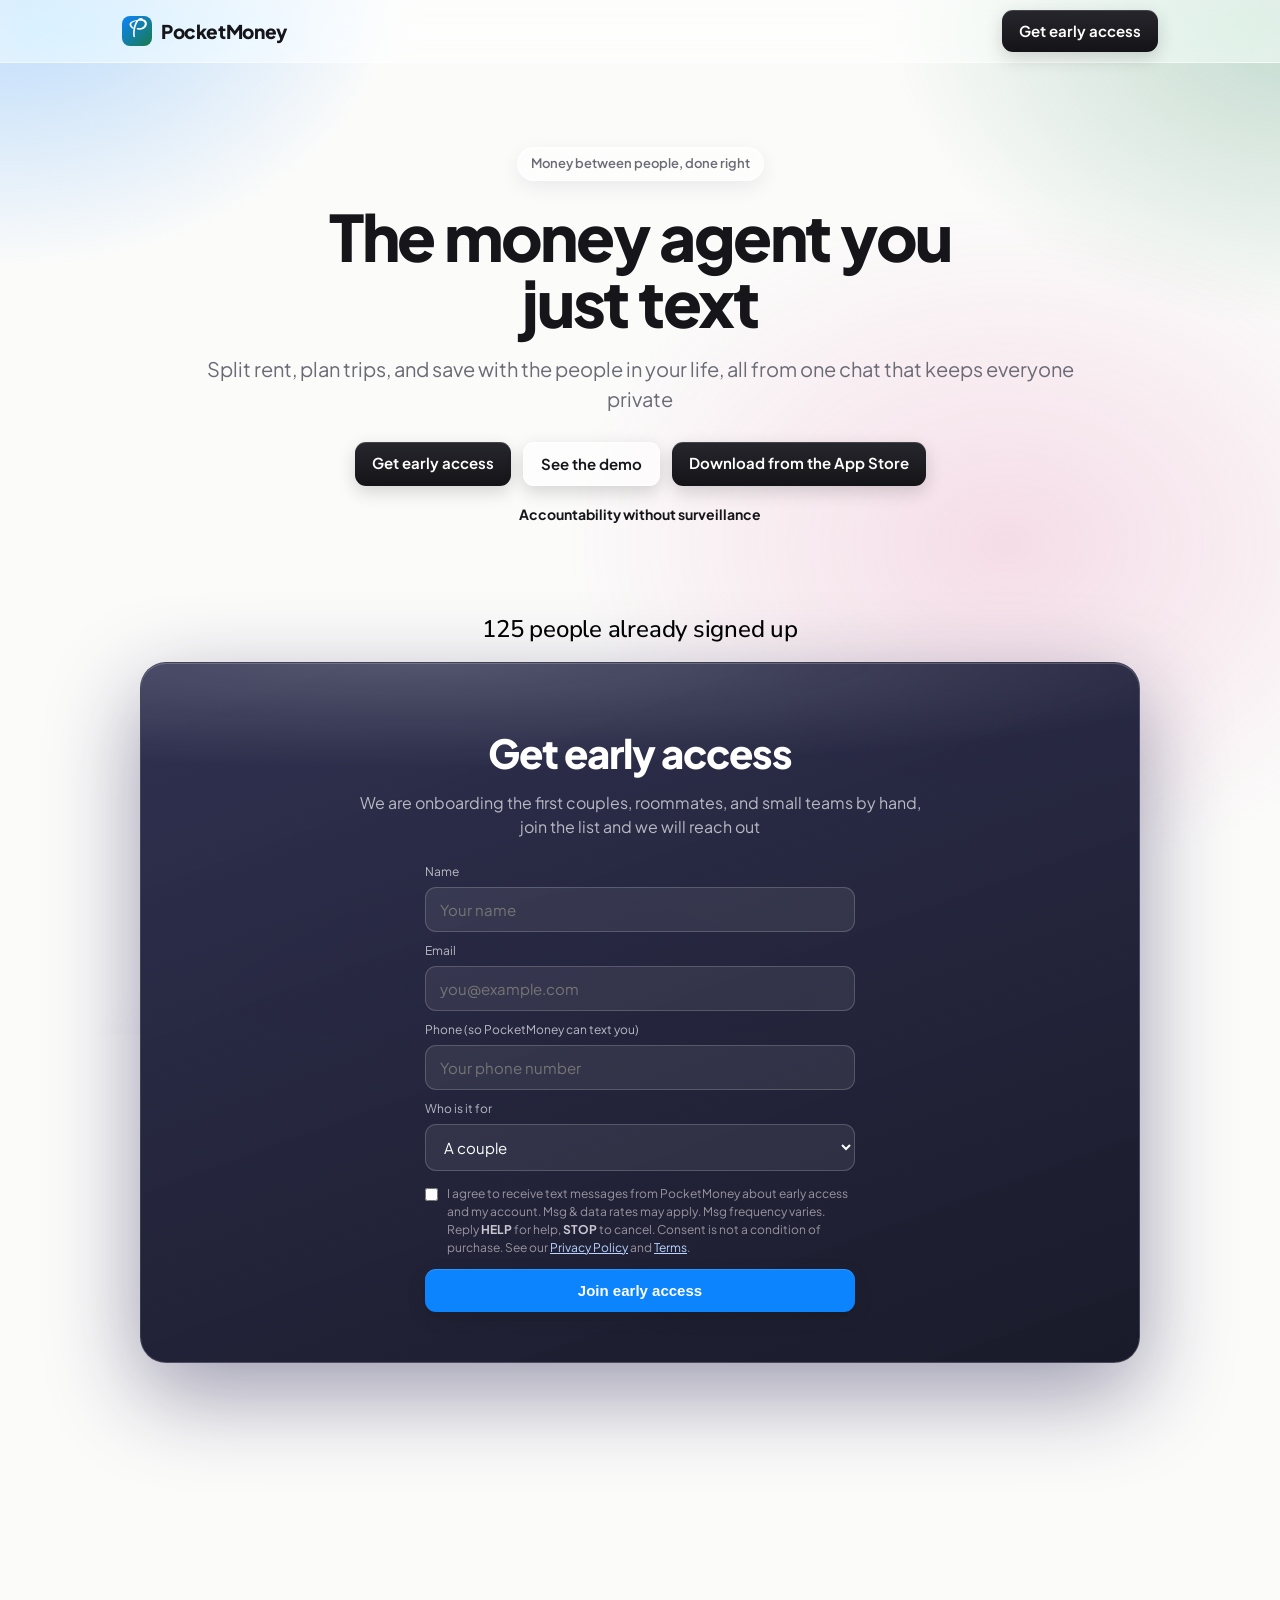
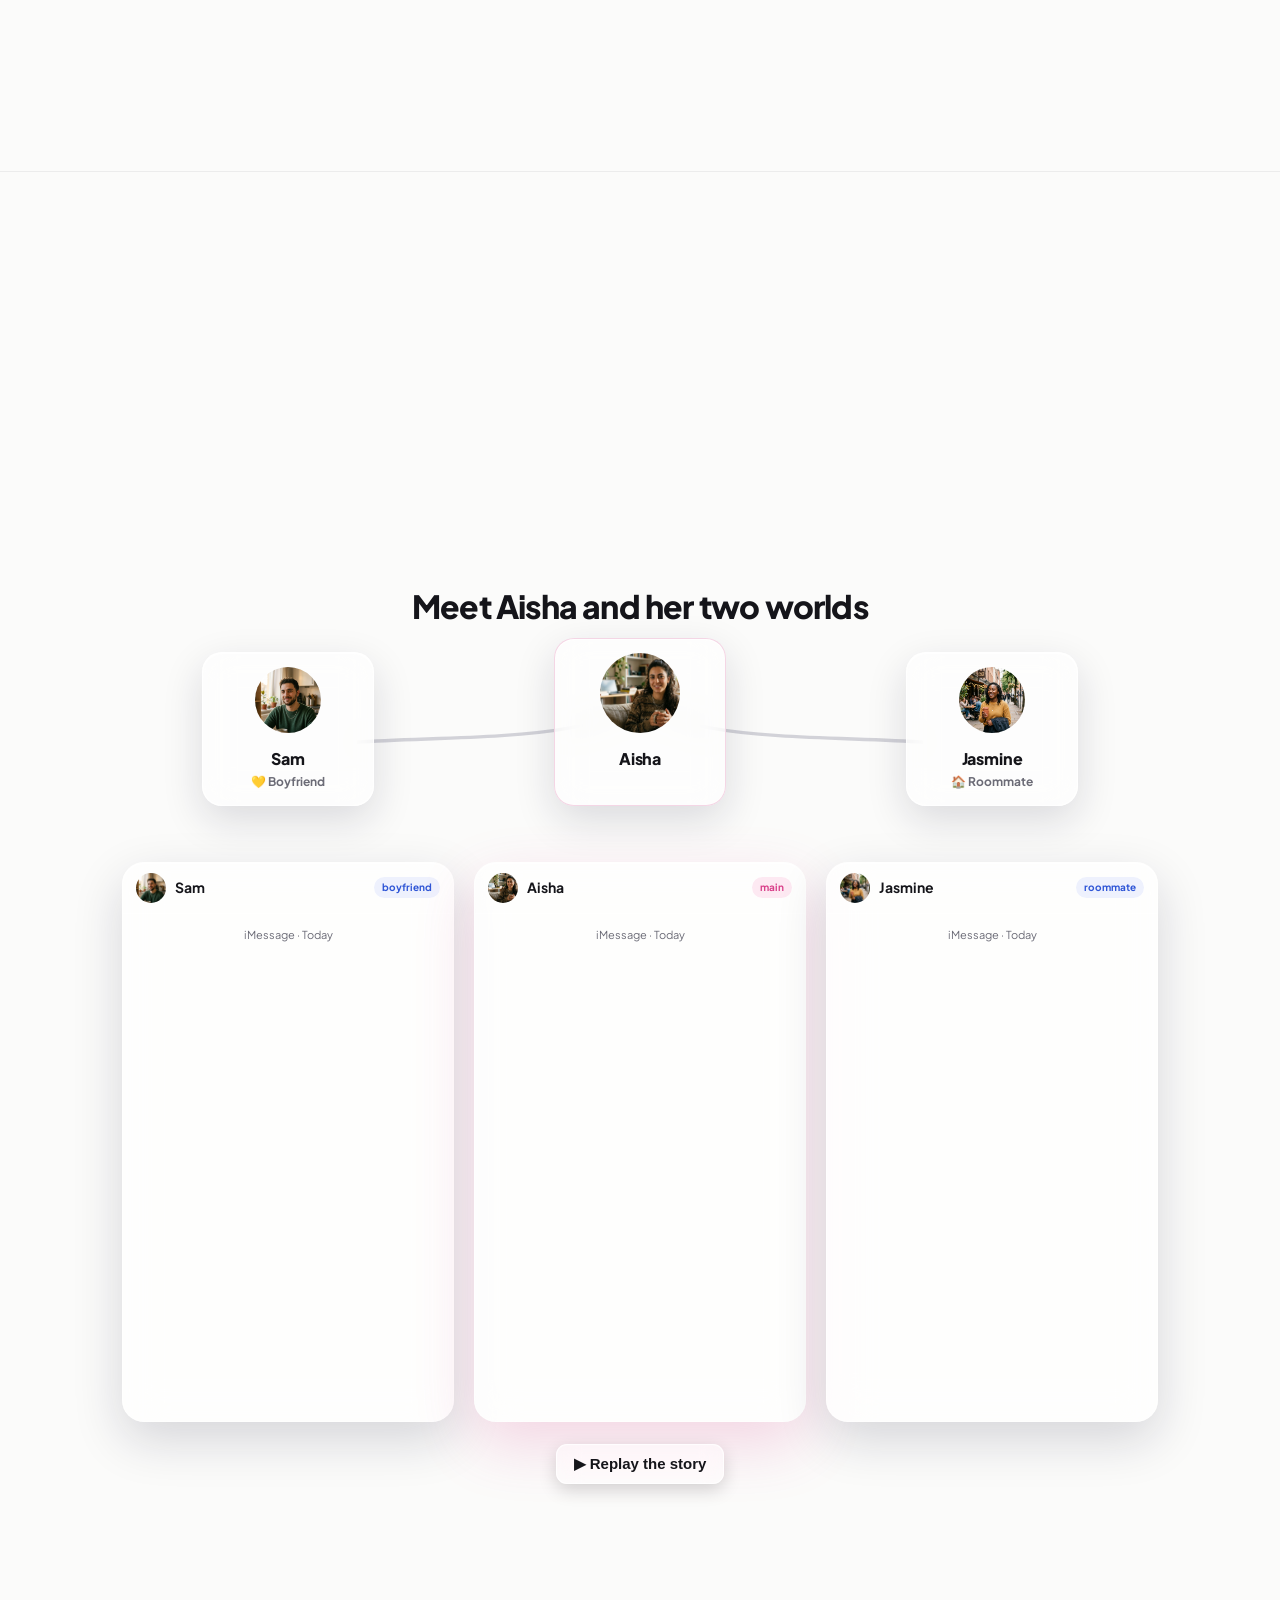
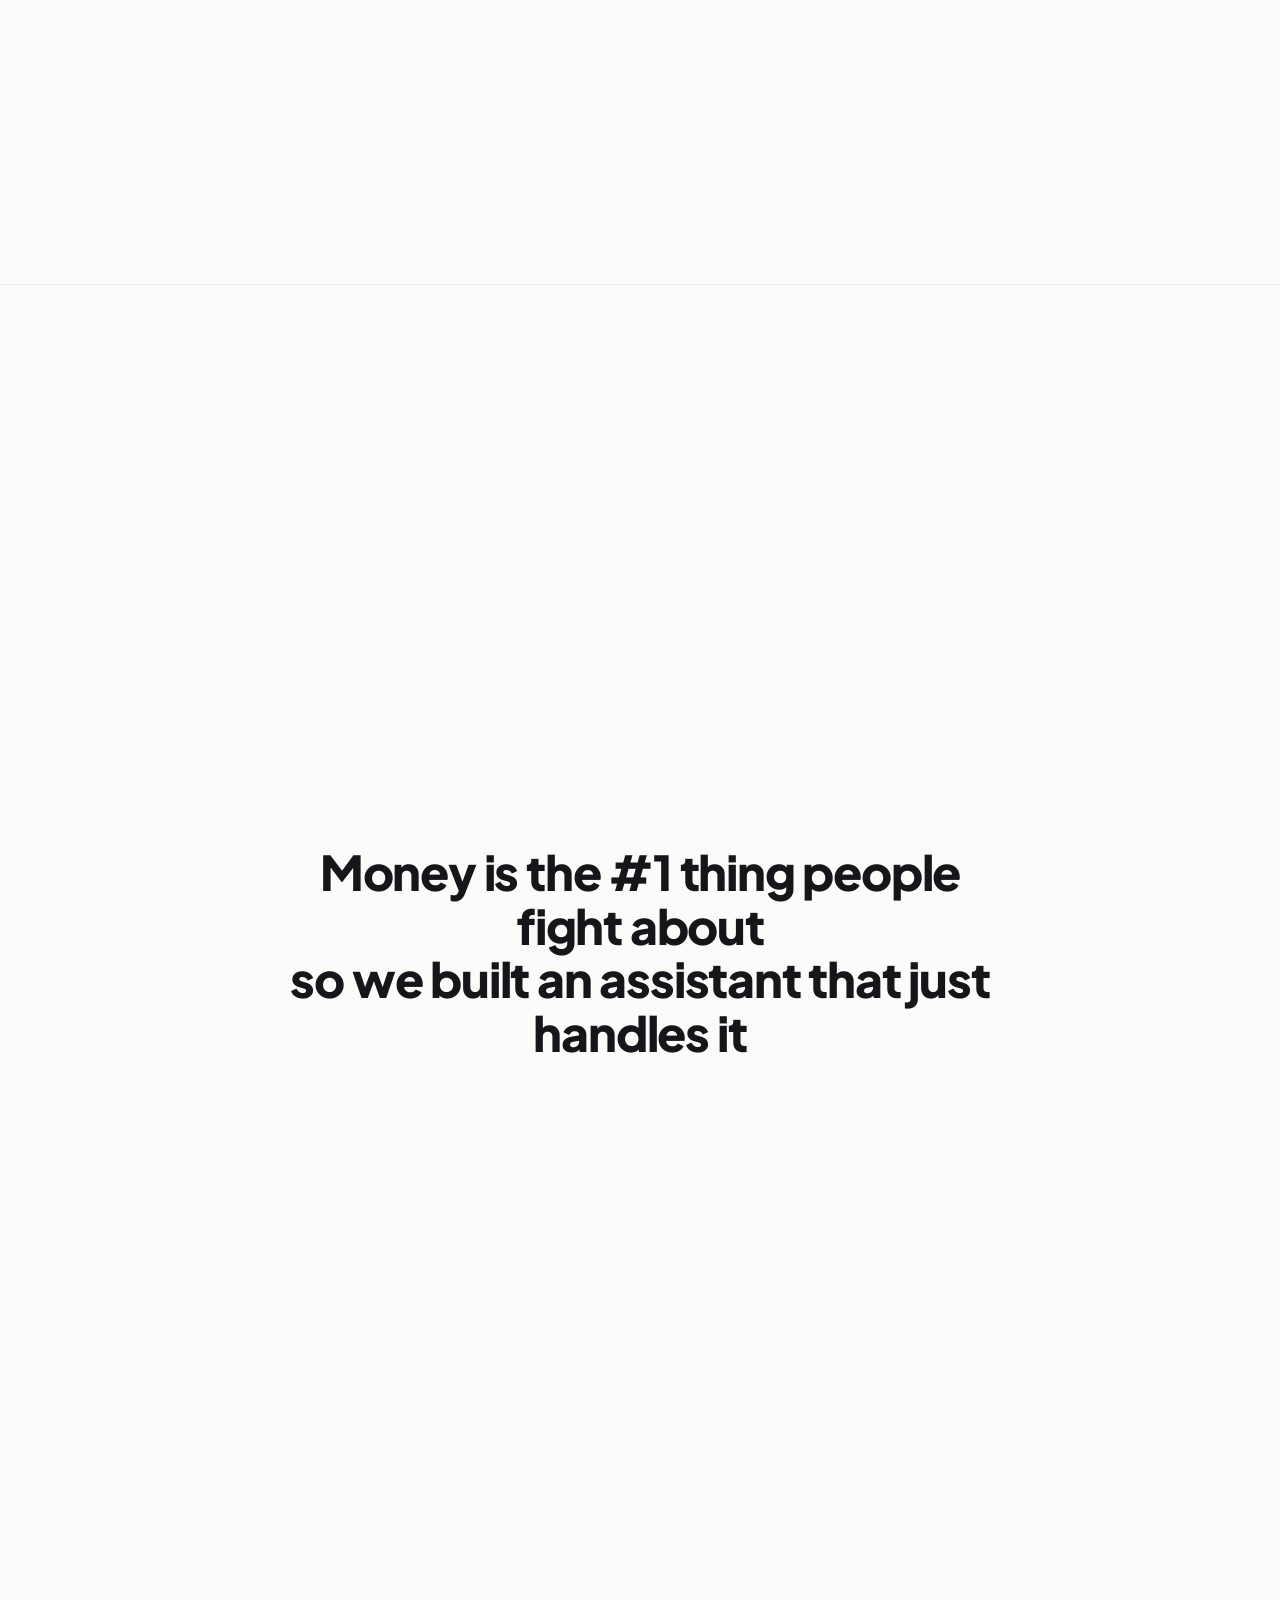
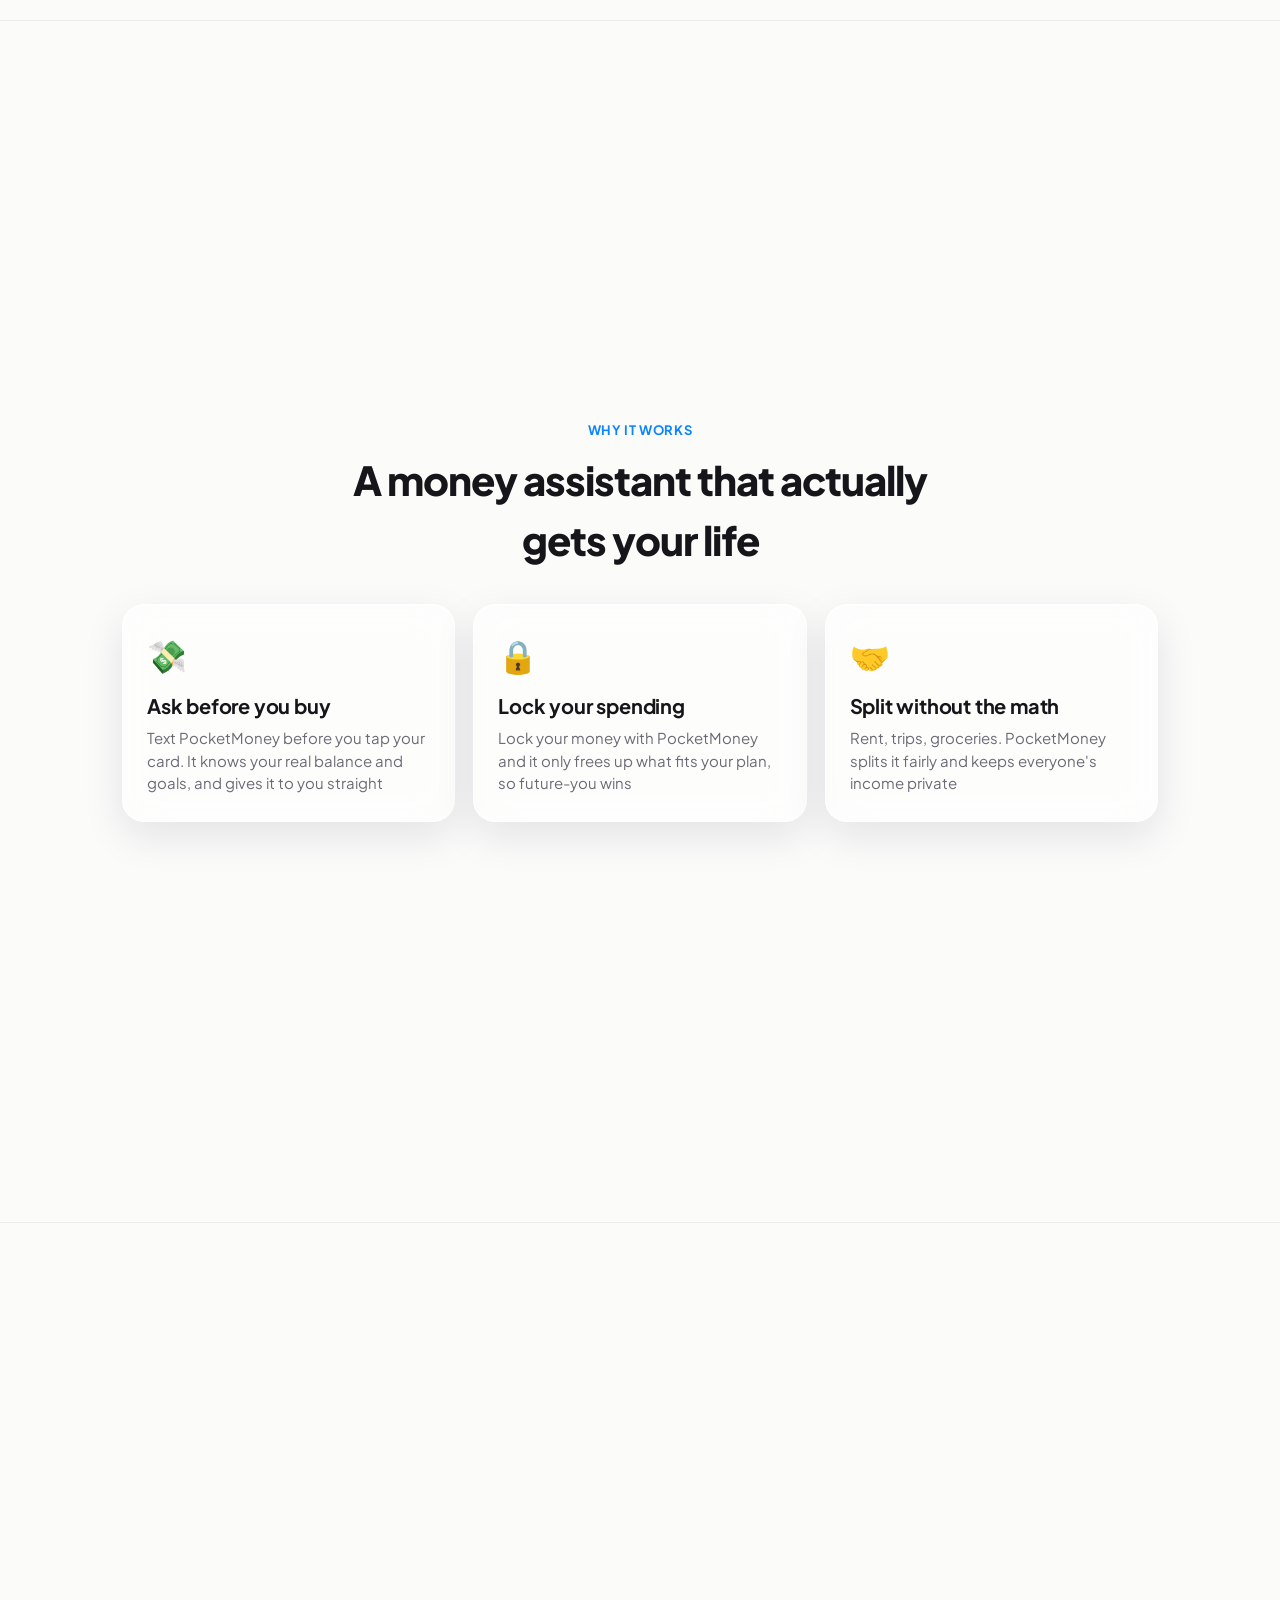
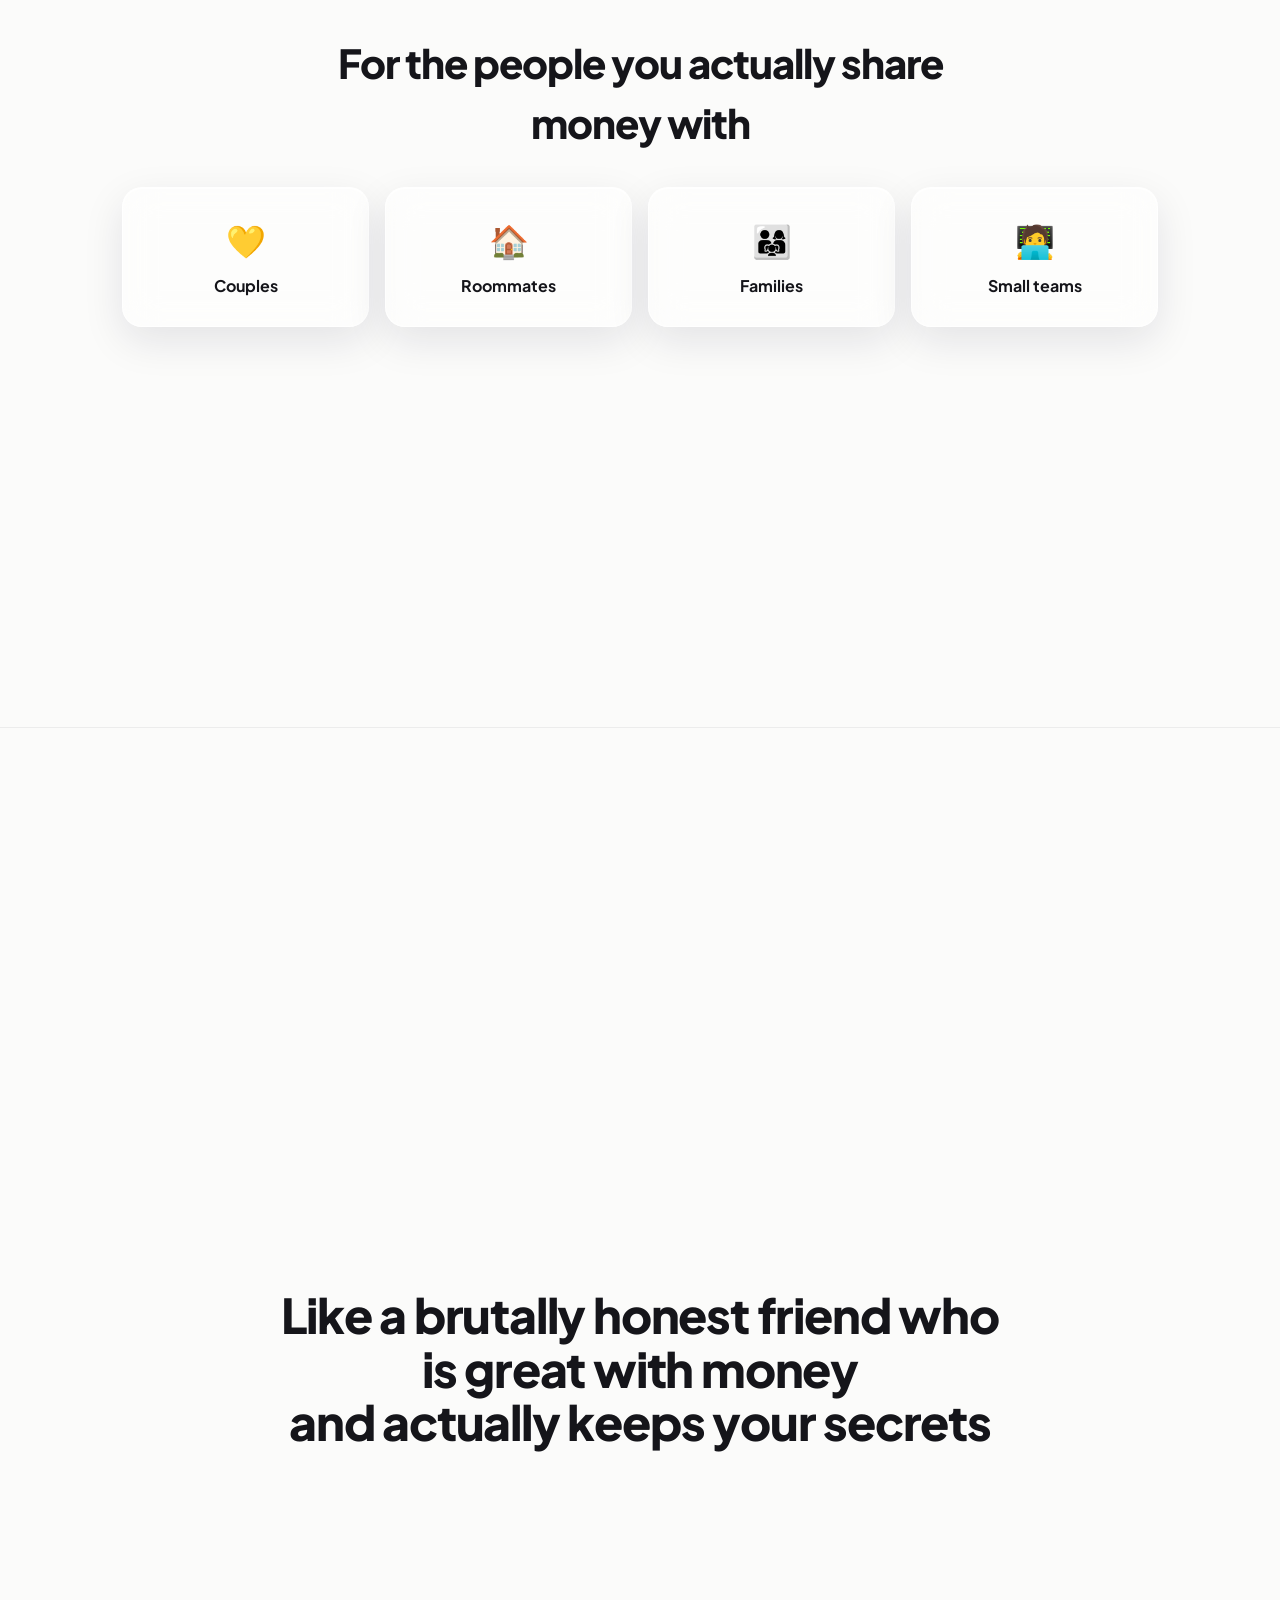
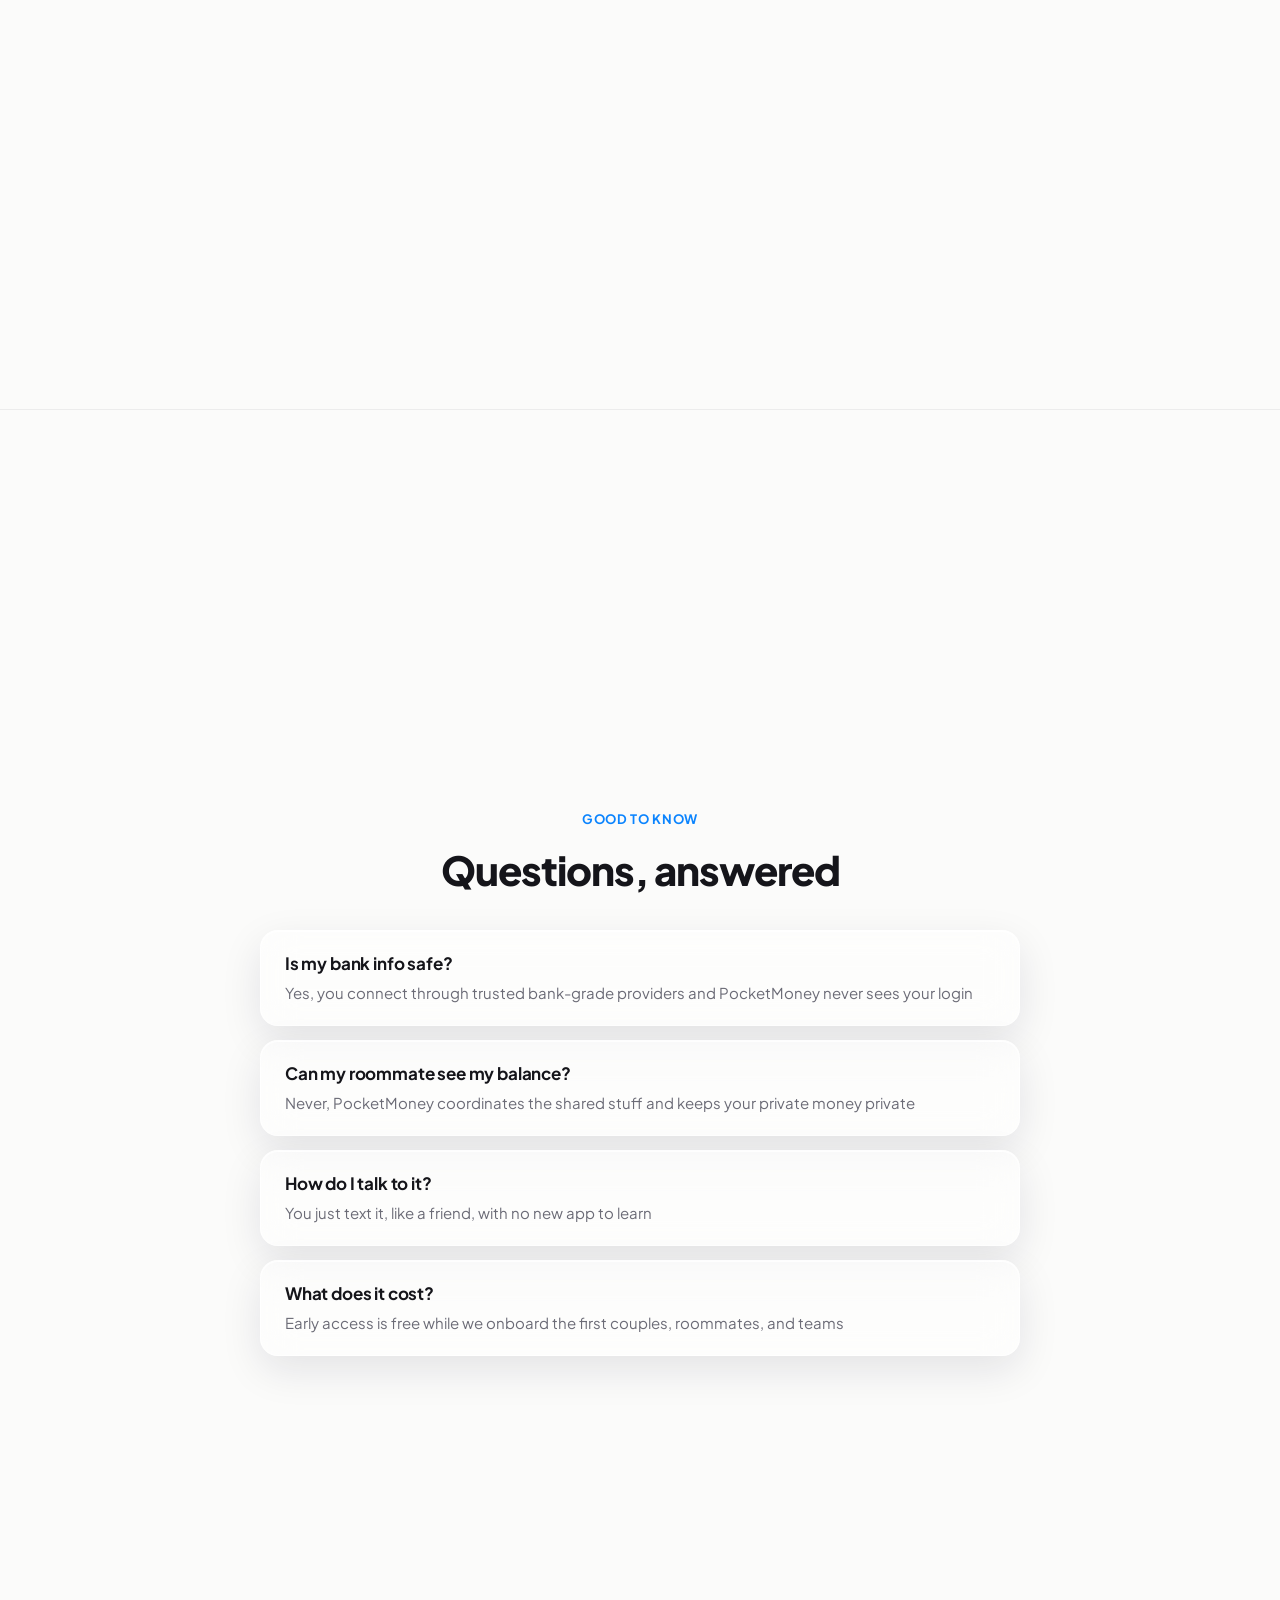
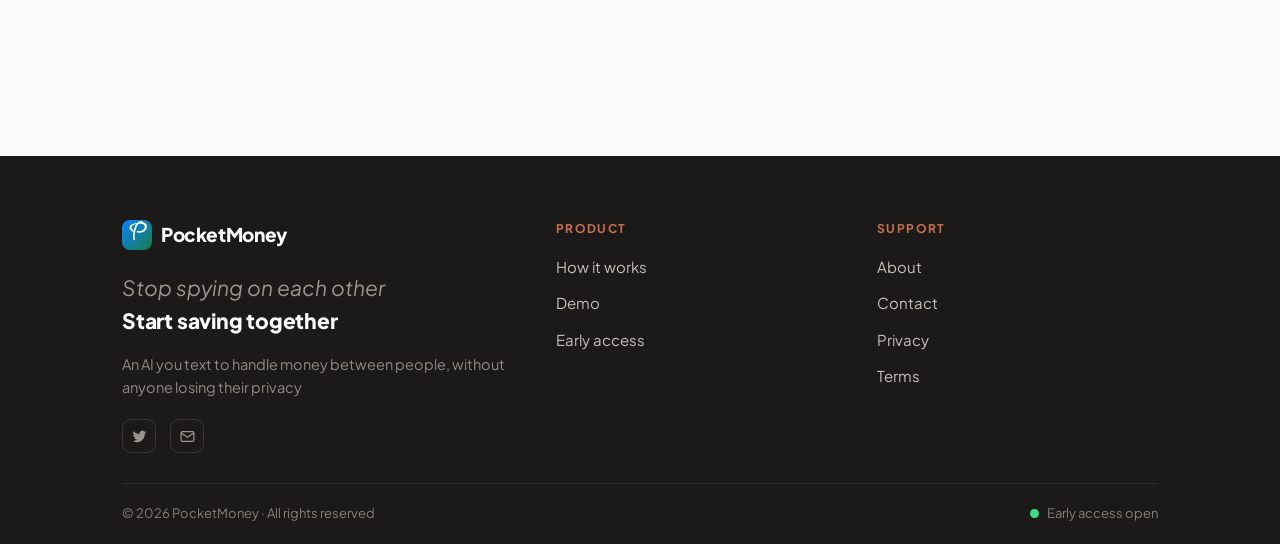
==== index.html @ 1a2847b5 "Add animated signup counter above the form (#6) * Tighten the gap between hero and signup section  T" ====
<!DOCTYPE html>
<html lang="en">
<head>
<meta charset="UTF-8" />
<meta name="viewport" content="width=device-width, initial-scale=1" />
<title>PocketMoney — the money agent you text</title>
  <link rel="icon" href="favicon.ico" sizes="any">
  <link rel="icon" type="image/png" href="favicon-32.png" sizes="32x32">
  <link rel="apple-touch-icon" href="apple-touch-icon.png">
<meta name="description" content="An AI you text to handle money between people. Split rent, check before you buy, save together, without anyone losing their privacy." />
<meta property="og:title" content="PocketMoney — the money agent you text" />
<meta property="og:description" content="Accountability without surveillance. The AI that handles money between people." />
<link rel="preconnect" href="https://fonts.googleapis.com">
<link rel="preconnect" href="https://fonts.gstatic.com" crossorigin>
<link href="https://fonts.googleapis.com/css2?family=Nunito+Sans:wght@400;500;600&family=Plus+Jakarta+Sans:wght@400;500;600;700;800&display=swap" rel="stylesheet">
<style>
  @font-face{font-family:'Fuggles';src:url(fonts/fuggles.woff2) format('woff2');font-weight:400;font-display:swap}

  :root{ --ink:#15151a; --muted:#6b6b76; --line:#ececec; --blue:#0b84fe; --green:#1a7a4a; --bg:#fbfbfa; --font:'Plus Jakarta Sans',-apple-system,BlinkMacSystemFont,"Segoe UI",Helvetica,Arial,sans-serif; }
  *{box-sizing:border-box;margin:0;padding:0}
  html{scroll-behavior:smooth}
  body{font-family:var(--font);background:var(--bg);color:var(--ink);-webkit-font-smoothing:antialiased;line-height:1.5}
  .wrap{max-width:1080px;margin:0 auto;padding:0 22px}
  a{color:inherit;text-decoration:none}
  /* wallet logo */
  .logo{width:30px;height:30px;border-radius:8px;background:linear-gradient(135deg,#0b84fe,#1a7a4a);display:inline-flex;align-items:center;justify-content:center;color:#fff;font-family:'Fuggles',cursive;font-size:26px;line-height:1;padding-bottom:3px}
  .logo svg{width:18px;height:18px}
  /* nav */
  nav{position:sticky;top:0;z-index:40;background:rgba(251,251,250,.8);backdrop-filter:saturate(160%) blur(10px);border-bottom:1px solid var(--line)}
  nav .row{display:flex;align-items:center;justify-content:space-between;height:62px}
  .brand{display:flex;align-items:center;gap:9px;font-weight:800;font-size:19px;letter-spacing:-.02em}
  .btn{display:inline-block;background:var(--ink);color:#fff;font-weight:650;font-size:15px;padding:10px 17px;border-radius:11px;border:none;cursor:pointer;transition:transform .25s cubic-bezier(.2,.8,.2,1),opacity .25s ease,box-shadow .25s ease}
  .btn:hover{opacity:.94;transform:translateY(-1px);box-shadow:0 6px 18px rgba(0,0,0,.12)}
  .btn:active{transform:translateY(0)}
  .btn.line{background:#fff;color:var(--ink);border:1px solid var(--line)}
  /* signup social-proof counter */
  .signup-count{text-align:center;color:#000;font-family:'Nunito Sans',var(--font);font-weight:500;font-size:24px;line-height:1.2;margin:0 0 18px;letter-spacing:-.01em}
  .signup-count span{font-variant-numeric:tabular-nums}
  /* scroll reveal */
  .reveal{opacity:0;transform:translateY(42px);transition:opacity 5.4s cubic-bezier(.16,1,.3,1),transform 5.4s cubic-bezier(.16,1,.3,1)}
  .reveal.in{opacity:1;transform:none}
  /* gentle stagger within grouped reveals */
  .feat-grid .feat:nth-child(2),.who-grid .who:nth-child(2),.faq .qa:nth-child(2){transition-delay:.5s}
  .feat-grid .feat:nth-child(3),.who-grid .who:nth-child(3),.faq .qa:nth-child(3){transition-delay:1s}
  .who-grid .who:nth-child(4),.faq .qa:nth-child(4){transition-delay:1.5s}
  .rise{animation:rise 4s cubic-bezier(.16,1,.3,1) both}
  @keyframes rise{from{opacity:0;transform:translateY(32px)}to{opacity:1;transform:none}}
  @media (prefers-reduced-motion: reduce){.reveal{transition:none;opacity:1;transform:none}.rise{animation:none}}
  /* hero */
  .hero{text-align:center;padding:84px 0 30px}
  .pill{display:inline-block;font-size:13px;font-weight:600;color:var(--muted);border:1px solid var(--line);background:#fff;padding:6px 13px;border-radius:999px;margin-bottom:22px}
  h1{font-size:clamp(36px,6.4vw,64px);line-height:1.04;letter-spacing:-.035em;font-weight:820;max-width:15ch;margin:0 auto 18px}
  .sub{font-size:clamp(17px,2.3vw,20px);color:var(--muted);max-width:58ch;margin:0 auto 28px}
  .cta{display:flex;gap:12px;justify-content:center;flex-wrap:wrap}
  .tagline{margin-top:18px;font-size:14px;color:var(--muted)}
  .tagline b{color:var(--ink)}
  /* section */
  section{padding:400px 0;border-top:1px solid var(--line)}
  .statement{padding:560px 0}
  @media(max-width:820px){
    .cast{display:none !important}       /* avatars already head each chat in the pane headers */
    section{padding:150px 0}
    .statement{padding:210px 0}
    /* swipeable chats on phones, Aisha shows first */
    .stage{display:flex !important;max-width:100% !important;overflow-x:auto;scroll-snap-type:x mandatory;gap:14px;padding:4px 6px 12px;-webkit-overflow-scrolling:touch}
    .stage::-webkit-scrollbar{display:none}
    .phone{flex:0 0 80%;scroll-snap-align:start;height:540px}
    .phone.mid{order:-1}                  /* Aisha first */
  }
  .eyebrow{font-size:13px;font-weight:700;color:var(--blue);letter-spacing:.05em;text-transform:uppercase;text-align:center}
  h2{font-size:clamp(26px,4vw,40px);letter-spacing:-.025em;margin:10px auto 8px;max-width:22ch;text-align:center;font-weight:800}
  .lead{color:var(--muted);font-size:17px;max-width:56ch;margin:0 auto;text-align:center}
  /* hub */
  .hub{position:relative;width:560px;max-width:96vw;height:392px;margin:34px auto 6px}
  .demo-title{font-size:clamp(24px,3.4vw,32px);font-weight:800;letter-spacing:-.025em;text-align:center;margin-bottom:2px}
  .cast{display:grid;grid-template-columns:repeat(3,1fr);gap:20px;max-width:1200px;margin:14px auto -2px;position:relative;padding-top:8px}
  @media(max-width:820px){.cast{grid-template-columns:1fr;max-width:440px;gap:10px;padding-top:0}}
  .castlines{position:absolute;inset:0;width:100%;height:100%;overflow:visible;pointer-events:none}
  .castlines path{fill:none;stroke:#d2d2d8;stroke-width:2.5;stroke-dasharray:340;stroke-dashoffset:340;transition:stroke-dashoffset 1.2s ease}
  .cast.draw .castlines path{stroke-dashoffset:0}
  @media(max-width:820px){.castlines{display:none}}
  .cnode{justify-self:center;background:#fff;border:1px solid var(--line);border-radius:20px;padding:14px 18px;text-align:center;width:172px;box-shadow:0 10px 30px rgba(20,20,40,.07);opacity:0;transform:translateY(16px) scale(.96);transition:all .8s cubic-bezier(.2,.8,.2,1)}
  .cnode.in{opacity:1;transform:none}
  .cnode.mid{margin-top:-14px;border-color:#f3cfe1}
  .cnode img{width:66px;height:66px;border-radius:50%;object-fit:cover;margin-bottom:8px}
  .cnode.mid img{width:80px;height:80px}
  .cnode .nm{font-weight:800;font-size:16px;letter-spacing:-.01em}
  .cnode .r{font-size:12px;color:var(--muted);font-weight:700;margin-top:2px}
  .democap{text-align:center;min-height:34px;margin:10px 0 14px}
  .democap span{display:inline-block;background:var(--ink);color:#fff;font-size:14px;font-weight:600;padding:8px 17px;border-radius:999px;opacity:0;transition:opacity .4s ease}
  .hub svg.lk{position:absolute;inset:0;width:100%;height:100%;overflow:visible}
  .hub svg.lk path{fill:none;stroke:#d7d7da;stroke-width:2.5;stroke-dasharray:360;stroke-dashoffset:360;transition:stroke-dashoffset 1.4s ease}
  .hub.draw svg.lk path{stroke-dashoffset:0}
  .hub .node{position:absolute;background:#fff;border:1px solid var(--line);border-radius:18px;padding:14px;width:138px;text-align:center;box-shadow:0 10px 30px rgba(0,0,0,.06);opacity:0;transform:translateY(16px) scale(.96);transition:all .8s cubic-bezier(.2,.8,.2,1)}
  .hub .node.in{opacity:1;transform:none}
  .hub .node img{width:64px;height:64px;border-radius:50%;object-fit:cover;margin-bottom:7px}
  .hub .node .nm{font-weight:800;font-size:15px}
  .hub .node.center{left:calc(50% - 76px);top:0;width:152px}
  .hub .node.center img{width:78px;height:78px}
  .hub .node.s{left:6px;top:200px}
  .hub .node.j{right:6px;top:200px}
  .hub .big{position:absolute;top:356px;width:150px;text-align:center;font-size:22px;font-weight:800;letter-spacing:-.01em;opacity:0;transform:translateY(10px);transition:all .8s cubic-bezier(.2,.8,.2,1)}
  .hub .big.in{opacity:1;transform:none}
  .hub .big.s{left:0}.hub .big.j{right:0}
  /* chat demo */
  .stage{display:grid;grid-template-columns:repeat(3,1fr);gap:20px;max-width:1200px;margin:14px auto 0}
  @media(max-width:820px){.stage,.stage-labels{grid-template-columns:1fr;max-width:440px}}
  .stage-labels{display:grid;grid-template-columns:repeat(3,1fr);gap:20px;max-width:1200px;margin:26px auto 0}
  .stage-labels div{text-align:center;font-weight:800;font-size:17px;letter-spacing:-.01em;display:flex;align-items:center;justify-content:center;gap:7px}
  .stage-labels .rel{font-size:12px;font-weight:700;color:var(--muted)}
  .phone{background:#fff;border:1px solid var(--line);border-radius:22px;box-shadow:0 14px 40px rgba(20,20,40,.08);display:flex;flex-direction:column;height:560px;overflow:hidden}
  .phone.mid{box-shadow:0 16px 46px rgba(217,64,138,.16)}
  .phead{padding:10px 13px;border-bottom:1px solid var(--line);display:flex;align-items:center;gap:9px;background:#fafafb}
  .phead img{width:30px;height:30px;border-radius:50%;object-fit:cover}
  .phead .nm{font-weight:700;font-size:14px;flex:1}
  .phead .tag{font-size:10px;font-weight:700;padding:3px 8px;border-radius:999px;background:#eef1fd;color:#2f56d6}
  .phead .tag.mid{background:#fde9f2;color:#d9408a}
  .feed{flex:1;overflow-y:auto;padding:13px;display:flex;flex-direction:column;gap:6px}
  .day{align-self:center;color:var(--muted);font-size:11px;margin:0 0 6px}
  .b{font-size:13.5px;line-height:1.36;padding:8px 12px;border-radius:17px;max-width:88%;word-wrap:break-word;animation:pop .5s cubic-bezier(.2,.8,.2,1)}
  @keyframes pop{from{opacity:0;transform:translateY(10px)}to{opacity:1;transform:none}}
  .b.me{align-self:flex-end;background:var(--blue);color:#fff;border-bottom-right-radius:5px}
  .b.bot{align-self:flex-start;background:#f4f6fe;border:1px solid #e1e8fb;border-bottom-left-radius:5px;display:flex;gap:7px;align-items:flex-start}
  .b.bot .pa{width:20px;height:20px;border-radius:50%;flex:none;background:linear-gradient(135deg,#0b84fe,#1a7a4a);display:flex;align-items:center;justify-content:center}
  .b.bot .pa svg{width:12px;height:12px}
  .b.typing .dots{display:flex;gap:4px;padding:3px 0}
  .b.typing i{width:6px;height:6px;border-radius:50%;background:#b5b5bd;animation:bln 1.2s infinite}
  .b.typing i:nth-child(2){animation-delay:.2s}.b.typing i:nth-child(3){animation-delay:.4s}
  @keyframes bln{0%,60%,100%{opacity:.3}30%{opacity:1}}
  .goal{margin-top:5px;align-self:flex-start;background:#fff;border:1px solid #e1e8fb;border-radius:13px;padding:9px 11px;max-width:88%}
  .goal .lbl{font-size:11px;color:var(--muted);margin-bottom:5px}
  .goal .bar{height:7px;border-radius:5px;background:#ececf1;overflow:hidden}
  .goal .fill{height:100%;background:linear-gradient(90deg,#0b84fe,#1a7a4a);transition:width 1.6s cubic-bezier(.2,.8,.2,1)}
  .replay{display:block;margin:22px auto 0}
  /* Cleo-style scroll sections */
  .statement{text-align:center}
  .statement h2{font-size:clamp(28px,4.6vw,48px);max-width:22ch;line-height:1.12;margin:0 auto}
  .feat-grid{display:grid;grid-template-columns:repeat(3,1fr);gap:18px;margin-top:34px}
  @media(max-width:820px){.feat-grid{grid-template-columns:1fr}}
  .feat{border-radius:22px;padding:26px 24px;text-align:left}
  .feat .fic{font-size:32px}
  .feat h3{font-size:20px;margin:12px 0 6px;letter-spacing:-.01em}
  .feat p{color:var(--muted);font-size:15px}
  .who-grid{display:grid;grid-template-columns:repeat(4,1fr);gap:16px;margin-top:34px}
  @media(max-width:820px){.who-grid{grid-template-columns:repeat(2,1fr)}}
  .who{border-radius:20px;padding:28px 16px;text-align:center;font-size:32px;display:flex;flex-direction:column;align-items:center;gap:10px}
  .who span{font-size:16px;font-weight:700;color:var(--ink)}
  .faq{max-width:760px;margin:30px auto 0;display:grid;gap:14px}
  .qa{border-radius:18px;padding:20px 24px;text-align:left}
  .qa h4{font-size:17px;margin-bottom:6px;letter-spacing:-.01em}
  .qa p{color:var(--muted);font-size:15px}
  /* signup */
  .signup{background:var(--ink);color:#fff;border-radius:26px;padding:50px 24px;text-align:center;margin:8px auto;max-width:1000px}
  .signup h2{color:#fff}
  .signup p{color:#b9b9c4;max-width:48ch;margin:6px auto 24px}
  form{max-width:430px;margin:0 auto;display:flex;flex-direction:column;gap:10px;text-align:left}
  form label{font-size:12px;color:#b9b9c4;margin-bottom:-4px}
  form input,form select{width:100%;padding:12px 14px;border-radius:11px;border:1px solid #3a3a44;background:#1f1f27;color:#fff;font-size:15px;font-family:inherit}
  form input:focus,form select:focus{outline:2px solid var(--blue);border-color:transparent}
  form .btn{margin-top:6px;padding:13px;background:var(--blue)}
  .hp{position:absolute;left:-9999px}
  .consent{display:flex;gap:9px;align-items:flex-start;margin-top:4px}
  .consent input{width:auto;flex:0 0 auto;margin-top:3px;accent-color:var(--blue)}
  .consent span{font-size:12px;line-height:1.5;color:#9a949f}
  .consent a{color:#b9d4ff;text-decoration:underline}
  .consent b{color:#cbc7d2}
  #thanks{display:none;color:#fff;font-size:17px}#thanks b{color:#7fe0a6}
  #formerr{display:none;color:#ffb4b4;font-size:14px;margin-top:12px;text-align:center}
  /* footer (Khanflow style) */
  footer{background:#1c1a18;color:#cفc;color:#cbc7c2}
  footer{background:#1c1a18;color:#cbc7c2}
  .fgrid{display:grid;grid-template-columns:1.4fr 1fr 1fr;gap:40px;padding:64px 0 30px}
  @media(max-width:760px){.fgrid{grid-template-columns:1fr;gap:30px}}
  footer .brand{color:#fff}
  .fitalic{font-style:italic;color:#9a948c;font-size:21px;margin-top:22px}
  .fbold{font-weight:800;color:#fff;font-size:21px;letter-spacing:-.01em;margin-top:2px}
  .fdesc{color:#8f8a83;font-size:14.5px;max-width:38ch;margin-top:16px;line-height:1.6}
  .fsoc{display:flex;gap:14px;margin-top:20px}
  .fsoc a{width:34px;height:34px;border:1px solid #3a3733;border-radius:9px;display:flex;align-items:center;justify-content:center;color:#9a948c;transition:color .25s ease,border-color .25s ease,transform .25s ease}
  .fsoc a:hover{color:#fff;border-color:#5a5650;transform:translateY(-1px)}
  .fsoc svg{width:17px;height:17px}
  .fcol h4{color:#c9714f;font-size:12px;font-weight:700;letter-spacing:.12em;text-transform:uppercase;margin-bottom:18px}
  .fcol a{display:block;color:#c4bfb9;font-size:15px;margin-bottom:14px;transition:color .22s ease}
  .fcol a:hover{color:#fff}
  .fbar{border-top:1px solid #322e2a;display:flex;align-items:center;justify-content:space-between;padding:20px 0;font-size:13px;color:#857f78;flex-wrap:wrap;gap:10px}
  .status{display:flex;align-items:center;gap:8px}
  .status .dot{width:9px;height:9px;border-radius:50%;background:#3ddc84}
  /* ── iOS-style liquid glass ─────────────────────────────────── */
  body{position:relative}
  body::before{content:'';position:fixed;inset:-15%;z-index:-2;pointer-events:none;
    background:
      radial-gradient(40% 44% at 12% 8%, rgba(11,132,254,.30), transparent 60%),
      radial-gradient(42% 46% at 90% 12%, rgba(26,122,74,.26), transparent 60%),
      radial-gradient(44% 48% at 72% 58%, rgba(217,64,138,.16), transparent 60%),
      radial-gradient(50% 54% at 44% 114%, rgba(123,47,181,.24), transparent 60%);
    animation:aurora 22s ease-in-out infinite alternate}
  @keyframes aurora{from{transform:translate3d(0,0,0) scale(1)}to{transform:translate3d(1%,-3%,0) scale(1.07)}}
  nav{background:rgba(255,255,255,.5)!important;backdrop-filter:saturate(180%) blur(22px);-webkit-backdrop-filter:saturate(180%) blur(22px);border-bottom:1px solid rgba(255,255,255,.55)}
  .pill{background:rgba(255,255,255,.55);backdrop-filter:blur(14px) saturate(160%);-webkit-backdrop-filter:blur(14px) saturate(160%);border:1px solid rgba(255,255,255,.75);box-shadow:0 6px 20px rgba(20,20,40,.07),inset 0 1px 0 rgba(255,255,255,.85)}
  .btn{background:linear-gradient(180deg,#26262d,#141418);box-shadow:0 6px 18px rgba(0,0,0,.16),inset 0 1px 0 rgba(255,255,255,.14)}
  .btn.line{background:rgba(255,255,255,.5);backdrop-filter:blur(12px) saturate(160%);-webkit-backdrop-filter:blur(12px) saturate(160%);border:1px solid rgba(255,255,255,.8)}
  .phone{background:rgba(255,255,255,.5)!important;backdrop-filter:blur(20px) saturate(170%);-webkit-backdrop-filter:blur(20px) saturate(170%);border:1px solid rgba(255,255,255,.65);box-shadow:0 18px 50px rgba(20,20,50,.16),inset 0 1px 0 rgba(255,255,255,.8)}
  .phone.mid{box-shadow:0 22px 60px rgba(217,64,138,.2),inset 0 1px 0 rgba(255,255,255,.8)}
  .phead{background:rgba(255,255,255,.4)!important;border-bottom:1px solid rgba(255,255,255,.5)}
  .feed{background:rgba(255,255,255,.42)!important}
  .b.bot{background:rgba(244,246,254,.86)!important}
  .cnode{background:rgba(255,255,255,.6)!important;backdrop-filter:blur(16px) saturate(160%);-webkit-backdrop-filter:blur(16px) saturate(160%);border:1px solid rgba(255,255,255,.75);box-shadow:0 14px 40px rgba(20,20,50,.14),inset 0 1px 0 rgba(255,255,255,.9)}
  .cnode.mid{border:1px solid rgba(243,207,225,.85)!important}
  .feat,.who,.qa{background:rgba(255,255,255,.52)!important;backdrop-filter:blur(18px) saturate(160%);-webkit-backdrop-filter:blur(18px) saturate(160%);border:1px solid rgba(255,255,255,.7);box-shadow:0 14px 40px rgba(20,20,50,.1),inset 0 1px 0 rgba(255,255,255,.85)}
  .signup{position:relative;overflow:hidden;background:linear-gradient(160deg, rgba(30,32,66,.92), rgba(13,14,30,.95))!important;backdrop-filter:blur(26px) saturate(160%);-webkit-backdrop-filter:blur(26px) saturate(160%);border:1px solid rgba(255,255,255,.14);box-shadow:0 30px 90px rgba(24,18,70,.42),inset 0 1px 0 rgba(255,255,255,.2)}
  .signup::before{content:'';position:absolute;top:0;left:0;right:0;height:150px;background:radial-gradient(120% 100% at 28% 0%, rgba(255,255,255,.18), transparent 70%);pointer-events:none;z-index:0}
  .signup>*{position:relative;z-index:1}
  .signup input,.signup select{background:rgba(255,255,255,.07)!important;border:1px solid rgba(255,255,255,.18)!important}
  .democap span{background:rgba(20,20,28,.62);backdrop-filter:blur(14px);-webkit-backdrop-filter:blur(14px);border:1px solid rgba(255,255,255,.14)}
  @media (prefers-reduced-motion: reduce){body::before{animation:none}}
</style>
<noscript><style>.reveal{opacity:1!important;transform:none!important}.rise{animation:none!important;opacity:1!important}</style></noscript>
  <!-- PostHog web analytics (privacy-first: no session recording) -->
  <script>
    !function(t,e){var o,n,p,r;e.__SV||(window.posthog=e,e._i=[],e.init=function(i,s,a){function g(t,e){var o=e.split(".");2==o.length&&(t=t[o[0]],e=o[1]),t[e]=function(){t.push([e].concat(Array.prototype.slice.call(arguments,0)))}}(p=t.createElement("script")).type="text/javascript",p.crossOrigin="anonymous",p.async=!0,p.src=s.api_host.replace(".i.posthog.com","-assets.i.posthog.com")+"/static/array.js",(r=t.getElementsByTagName("script")[0]).parentNode.insertBefore(p,r);var u=e;for(void 0!==a?u=e[a]=[]:a="posthog",u.people=u.people||[],u.toString=function(t){var e="posthog";return"posthog"!==a&&(e+="."+a),t||(e+=" (stub)"),e},u.people.toString=function(){return u.toString(1)+".people (stub)"},o="init capture register register_once register_for_session unregister unregister_for_session getFeatureFlag getFeatureFlagPayload isFeatureEnabled reloadFeatureFlags updateEarlyAccessFeatureEnrollment getEarlyAccessFeatures on onFeatureFlags onSessionId getSurveys getActiveMatchingSurveys renderSurvey canRenderSurvey getNextSurveyStep identify setPersonProperties group resetGroups setPersonPropertiesForFlags resetPersonPropertiesForFlags setGroupPropertiesForFlags resetGroupPropertiesForFlags reset get_distinct_id getGroups get_session_id get_session_replay_url alias set_config startSessionRecording stopSessionRecording capturedForSessionRecording get_session_recording_status log optIn optOut".split(" "),n=0;n<o.length;n++)g(u,o[n]);e._i.push([i,s,a])},e.__SV=1)}(document,window.posthog||[]);
    posthog.init('phc_vDGzgaGSYCHzjmmtXt4KbbL6Bm7c357qby8rYuPzvGn6', {
      api_host: 'https://us.i.posthog.com',
      person_profiles: 'identified_only',
      disable_session_recording: true
    });
  </script>
</head>
<body>
  <nav><div class="wrap row">
    <div class="brand"><span class="logo" id="navlogo"></span>PocketMoney</div>
    <a href="#signup" class="btn">Get early access</a>
  </div></nav>

  <header class="hero"><div class="wrap">
    <span class="pill rise" style="animation-delay:.05s">Money between people, done right</span>
    <h1 class="rise" style="animation-delay:.14s">The money agent you just text</h1>
    <p class="sub rise" style="animation-delay:.24s">Split rent, plan trips, and save with the people in your life, all from one chat that keeps everyone private</p>
    <div class="cta rise" style="animation-delay:.34s">
      <a href="#signup" class="btn">Get early access</a>
      <a href="#demo" class="btn line">See the demo</a>
      <a href="https://apps.apple.com/app/id6804744618" class="btn" target="_blank" rel="noopener">Download from the App Store</a>
    </div>
    <p class="tagline rise" style="animation-delay:.44s"><b>Accountability without surveillance</b></p>
  </div></header>

  <section id="signup" style="border:none;padding-top:60px"><div class="wrap">
    <p class="signup-count reveal"><span id="signupCount">125</span> people already signed up</p>
    <div class="signup reveal">
      <h2>Get early access</h2>
      <p>We are onboarding the first couples, roommates, and small teams by hand, join the list and we will reach out</p>
      <form id="ea" novalidate>
        <p class="hp"><label>Skip<input name="bot-field" tabindex="-1" autocomplete="off" /></label></p>
        <label for="n">Name</label><input id="n" name="name" type="text" placeholder="Your name" required />
        <label for="e">Email</label><input id="e" name="email" type="email" placeholder="you@example.com" required />
        <label for="p">Phone (so PocketMoney can text you)</label><input id="p" name="phone" type="tel" placeholder="Your phone number" required />
        <label for="r">Who is it for</label>
        <select id="r" name="role"><option>A couple</option><option>Roommates</option><option>A small team</option><option>Just me</option></select>
        <label class="consent"><input id="c" name="sms_consent" type="checkbox" value="yes" required /><span>I agree to receive text messages from PocketMoney about early access and my account. Msg &amp; data rates may apply. Msg frequency varies. Reply <b>HELP</b> for help, <b>STOP</b> to cancel. Consent is not a condition of purchase. See our <a href="/privacy.html">Privacy Policy</a> and <a href="/terms.html">Terms</a>.</span></label>
        <button class="btn" type="submit">Join early access</button>
      </form>
      <div id="thanks">✅ <b>You are on the list</b> we will text you when it is your turn</div>
      <div id="formerr"></div>
    </div>
  </div></section>

  <section id="demo"><div class="wrap">
    <h2 class="demo-title reveal">Meet Aisha and her two worlds</h2>

    <div class="cast">
      <svg class="castlines" viewBox="0 0 1200 120" preserveAspectRatio="none">
        <path d="M600 28 C 600 92, 200 54, 200 88"/>
        <path d="M600 28 C 600 92, 1000 54, 1000 88"/>
      </svg>
      <div class="cnode"><img src="avatars/sam.png"><div class="nm">Sam</div><div class="r">💛 Boyfriend</div></div>
      <div class="cnode mid"><img src="avatars/maya.png"><div class="nm">Aisha</div></div>
      <div class="cnode"><img src="avatars/jesmine.png"><div class="nm">Jasmine</div><div class="r">🏠 Roommate</div></div>
    </div>
    <div class="democap"><span id="dcap"></span></div>
    <div class="stage">
      <div class="phone"><div class="phead"><img src="avatars/sam.png"><span class="nm">Sam</span><span class="tag">boyfriend</span></div><div class="feed" id="f-sam"><div class="day">iMessage · Today</div></div></div>
      <div class="phone mid"><div class="phead"><img src="avatars/maya.png"><span class="nm">Aisha</span><span class="tag mid">main</span></div><div class="feed" id="f-maya"><div class="day">iMessage · Today</div></div></div>
      <div class="phone"><div class="phead"><img src="avatars/jesmine.png"><span class="nm">Jasmine</span><span class="tag">roommate</span></div><div class="feed" id="f-jesmine"><div class="day">iMessage · Today</div></div></div>
    </div>
    <button class="btn line replay" id="replay">▶ Replay the story</button>
  </div></section>

  <section class="statement"><div class="wrap">
    <h2 class="reveal">Money is the #1 thing people fight about<br>so we built an assistant that just handles it</h2>
  </div></section>

  <section><div class="wrap">
    <div class="eyebrow reveal">Why it works</div>
    <h2 class="reveal">A money assistant that actually gets your life</h2>
    <div class="feat-grid">
      <div class="feat reveal"><div class="fic">💸</div><h3>Ask before you buy</h3><p>Text PocketMoney before you tap your card. It knows your real balance and goals, and gives it to you straight</p></div>
      <div class="feat reveal"><div class="fic">🔒</div><h3>Lock your spending</h3><p>Lock your money with PocketMoney and it only frees up what fits your plan, so future-you wins</p></div>
      <div class="feat reveal"><div class="fic">🤝</div><h3>Split without the math</h3><p>Rent, trips, groceries. PocketMoney splits it fairly and keeps everyone's income private</p></div>
    </div>
  </div></section>

  <section><div class="wrap">
    <h2 class="reveal">For the people you actually share money with</h2>
    <div class="who-grid">
      <div class="who reveal">💛<span>Couples</span></div>
      <div class="who reveal">🏠<span>Roommates</span></div>
      <div class="who reveal">👨‍👩‍👧<span>Families</span></div>
      <div class="who reveal">🧑‍💻<span>Small teams</span></div>
    </div>
  </div></section>

  <section class="statement"><div class="wrap">
    <h2 class="reveal">Like a brutally honest friend who is great with money<br>and actually keeps your secrets</h2>
  </div></section>

  <section><div class="wrap">
    <div class="eyebrow reveal">Good to know</div>
    <h2 class="reveal">Questions, answered</h2>
    <div class="faq">
      <div class="qa reveal"><h4>Is my bank info safe?</h4><p>Yes, you connect through trusted bank-grade providers and PocketMoney never sees your login</p></div>
      <div class="qa reveal"><h4>Can my roommate see my balance?</h4><p>Never, PocketMoney coordinates the shared stuff and keeps your private money private</p></div>
      <div class="qa reveal"><h4>How do I talk to it?</h4><p>You just text it, like a friend, with no new app to learn</p></div>
      <div class="qa reveal"><h4>What does it cost?</h4><p>Early access is free while we onboard the first couples, roommates, and teams</p></div>
    </div>
  </div></section>

  <footer><div class="wrap">
    <div class="fgrid">
      <div class="reveal">
        <div class="brand"><span class="logo" id="flogo"></span>PocketMoney</div>
        <div class="fitalic">Stop spying on each other</div>
        <div class="fbold">Start saving together</div>
        <div class="fdesc">An AI you text to handle money between people, without anyone losing their privacy</div>
        <div class="fsoc">
          <a href="#" aria-label="Twitter"><svg viewBox="0 0 24 24" fill="currentColor"><path d="M22 5.9c-.7.3-1.5.5-2.3.6.8-.5 1.5-1.3 1.8-2.3-.8.5-1.7.8-2.6 1a4 4 0 0 0-6.9 3.7A11.4 11.4 0 0 1 3.7 4.6a4 4 0 0 0 1.2 5.4c-.6 0-1.2-.2-1.7-.5a4 4 0 0 0 3.2 4 4 4 0 0 1-1.8.1 4 4 0 0 0 3.7 2.8A8 8 0 0 1 2 18.1 11.3 11.3 0 0 0 8.1 20c7.4 0 11.5-6.2 11.5-11.5v-.5c.8-.6 1.5-1.3 2-2.1z"/></svg></a>
          <a href="#" aria-label="Email"><svg viewBox="0 0 24 24" fill="none" stroke="currentColor" stroke-width="1.8"><rect x="3" y="5" width="18" height="14" rx="2"/><path d="M3 7l9 6 9-6"/></svg></a>
        </div>
      </div>
      <div class="fcol reveal" style="transition-delay:.08s"><h4>Product</h4><a href="#demo">How it works</a><a href="#demo">Demo</a><a href="#signup">Early access</a></div>
      <div class="fcol reveal" style="transition-delay:.16s"><h4>Support</h4><a href="/about.html">About</a><a href="/contact.html">Contact</a><a href="/privacy.html">Privacy</a><a href="/terms.html">Terms</a></div>
    </div>
    <div class="fbar">
      <span>© 2026 PocketMoney · All rights reserved</span>
      <span class="status"><span class="dot"></span> Early access open</span>
    </div>
  </div></footer>

<script>
  document.getElementById('navlogo').textContent='P';
  document.getElementById('flogo').textContent='P';

  const feed=id=>document.getElementById('f-'+id);
  const sleep=ms=>new Promise(r=>setTimeout(r,ms));
  const readMs=t=>Math.min(2400,Math.max(1000,(t||'').length*27)); // dwell scales with length
  function bubble(p,text,me){
    const f=feed(p); const b=document.createElement('div'); b.className='b '+(me?'me':'bot');
    if(me){ b.textContent=text; }
    else { b.innerHTML='<span class="pa">P</span><span></span>'; b.lastChild.textContent=text; }
    f.appendChild(b);
    const mp=text.match(/\$([\d,]+)\s*\/\s*\$([\d,]+)\s*\((\d+)%\)/);
    if(mp){ const g=document.createElement('div'); g.className='goal'; g.innerHTML='<div class="lbl">Japan ✈️ fund</div><div class="bar"><div class="fill" style="width:0%"></div></div>'; f.appendChild(g); requestAnimationFrame(()=>g.querySelector('.fill').style.width=mp[3]+'%'); }
    f.scrollTop=f.scrollHeight;
  }
  async function typing(p,ms){ const f=feed(p); const t=document.createElement('div'); t.className='b bot typing'; t.innerHTML='<span class="pa">P</span><span class="dots"><i></i><i></i><i></i></span>'; f.appendChild(t); f.scrollTop=f.scrollHeight; await sleep(ms); t.remove(); }
  async function botMsg(p,text,myId){ await typing(p,900); if(myId!==runId) return; bubble(p,text,false); await sleep(readMs(text)); }

  // hardcoded story (em dashes allowed inside chat bubbles)
  // ['c', caption] narrates a beat; ['m', pane, me, text] is a chat message
  const story=[
    ['c',"Aisha eyes a $220 buy"],
    ['m','maya',1,"can I afford these $220 boots?"],
    ['m','maya',0,"$220? doable, but your Japan fund just shot me a look 👀 you're $2,600 away. want me to run it past Sam first?"],
    ['m','maya',1,"yeah run it by sam"],
    ['c',"PocketMoney checks with Sam privately, they never text each other here"],
    ['m','sam',0,"quick one 👀 Aisha's eyeing $220 boots and the trip fund is watching. green light, or save it for Japan? 🙏"],
    ['m','sam',1,"nah let's wait for the trip 🙏"],
    ['m','sam',0,"smart man. holding the boots hostage for now 🙏"],
    ['c',"Then it reports back in its own voice, not a forwarded message"],
    ['m','maya',0,"talked to Sam, you're both Team Japan ✈️ so the boots go on hold (they'll forgive you)"],
    ['c',"Jasmine locked her money with PocketMoney to actually save"],
    ['m','jesmine',1,"can I grab $60 for dinner tonight?"],
    ['m','jesmine',0,"🔓 lock check… you're good! releasing $60. $15 of fun money left this week, spend it wisely (or don't, I'm a money app not a cop) ✅"],
    ['m','jesmine',1,"and $90 for concert tickets?"],
    ['c',"It releases what fits her lock, and holds what doesn't"],
    ['m','jesmine',0,"🔒 oof, that's over your lock, only $15 left this week. holding it so future-you sends a thank-you note. want $15 now and the rest Monday?"],
    ['c',"Rent gets split fairly, with her income kept private"],
    ['m','maya',1,"can you sort the rent with jasmine?"],
    ['m','maya',0,"on it. your fair share is $1,306, sorted privately. I'll just tell Jasmine it's covered, no numbers, no drama. reply yes 👍"],
    ['m','maya',1,"yes do it"],
    ['m','maya',0,"rent handled, $1,306, gone ✅ one less thing rattling around your brain"],
    ['m','maya',0,"Rent $2,000 — Jasmine ✅ You ✅ covered for June 🏠 nailed it"],
    ['m','jesmine',0,"Rent $2,000 — Aisha ✅ You ✅ covered for June 🏠"],
    ['c',"A secret gift for Sam, invisible to everyone"],
    ['m','maya',1,"i wanna surprise sam with airpods, $180"],
    ['m','maya',0,"🎁 ooh sneaky, I love it. sealed lips 🤐 Sam won't see this, neither will Jasmine. stash $180? (reply yes)"],
    ['m','maya',1,"yes"],
    ['m','maya',0,"done, $180 tucked away for Sam's gift 🤐 our little secret"],
    ['c',"And a shared win toward the trip"],
    ['m','maya',1,"put $400 toward japan"],
    ['m','maya',0,"$400 straight into the Japan fund ✈️ look at you go"],
    ['m','maya',0,"Japan ✈️ — $2,800 / $5,000 (56%) 🎌 over halfway, let's gooo"],
    ['m','sam',0,"Japan ✈️ — $2,800 / $5,000 (56%) 🎌 over halfway!"],
    ['c',"One assistant, two relationships, privacy intact"],
  ];
  let runId=0;
  async function setCap(text,myId){ const c=document.getElementById('dcap'); c.style.opacity=0; await sleep(220); if(myId!==runId) return; c.textContent=text; c.style.opacity=1; await sleep(500); }
  async function play(myId){
    ['sam','maya','jesmine'].forEach(p=>feed(p).innerHTML='<div class="day">iMessage · Today</div>');
    const dc=document.getElementById('dcap'); dc.style.opacity=0; dc.textContent='';
    for(const s of story){
      if(myId!==runId) return;
      if(s[0]==='c'){ await setCap(s[1],myId); }
      else { const p=s[1],me=s[2],t=s[3]; if(me){ bubble(p,t,true); await sleep(readMs(t)); } else { await botMsg(p,t,myId); } }
    }
  }
  // branching intro: Aisha first, branches draw, then Sam & Jasmine + labels
  async function playHub(myId){
    const cast=document.querySelector('.cast');
    const mid=cast.querySelector('.cnode.mid'); const sides=cast.querySelectorAll('.cnode:not(.mid)');
    cast.classList.remove('draw'); cast.querySelectorAll('.cnode').forEach(b=>b.classList.remove('in'));
    await sleep(60); if(myId!==runId) return;
    mid.classList.add('in');
    setTimeout(()=>{ if(myId===runId) cast.classList.add('draw'); },520);
    setTimeout(()=>{ if(myId===runId) sides.forEach(b=>b.classList.add('in')); },980);
    await sleep(2100);
  }
  async function full(){ const myId=++runId; await playHub(myId); if(myId!==runId) return; await sleep(800); if(myId!==runId) return; await play(myId); }

  document.getElementById('replay').addEventListener('click',full);
  let started=false;
  function maybeStart(){ if(started) return; const r=document.getElementById('demo').getBoundingClientRect(); if(r.top < innerHeight*0.7 && r.bottom>0){ started=true; full(); } }
  addEventListener('scroll',maybeStart,{passive:true});
  addEventListener('load',maybeStart);
  maybeStart();

  // signup counter: roll 0 → target when it scrolls into view (same trigger as reveals)
  (function(){
    const el=document.getElementById('signupCount'); if(!el) return;
    const target=parseInt(el.textContent,10)||0;
    if(matchMedia('(prefers-reduced-motion: reduce)').matches){ el.textContent=target; return; }
    el.textContent='0';
    let started=false;
    function animate(){
      started=true;
      const dur=1400; let t0=null;
      function frame(ts){
        if(!t0) t0=ts;
        const p=Math.min((ts-t0)/dur,1), eased=1-Math.pow(1-p,3);
        el.textContent=Math.round(eased*target);
        if(p<1) requestAnimationFrame(frame); else el.textContent=target;
      }
      requestAnimationFrame(frame);
    }
    function check(){
      if(started) return;
      const r=el.getBoundingClientRect(), h=(innerHeight||800)*0.85;
      if(r.top<h && r.bottom>0){ animate(); ['scroll','resize','load'].forEach(ev=>removeEventListener(ev,check)); }
    }
    ['scroll','resize','load'].forEach(ev=>addEventListener(ev,check,{passive:true}));
    [0,120,400,900,1600].forEach(t=>setTimeout(check,t));
  })();

  // scroll reveal: ease sections up as they enter view
  const reveals=[...document.querySelectorAll('.reveal')];
  function revealCheck(){ const h=(innerHeight||800)*0.8; for(const el of reveals){ if(!el.classList.contains('in') && el.getBoundingClientRect().top<h) el.classList.add('in'); } }
  ['scroll','resize','load'].forEach(ev=>addEventListener(ev,revealCheck,{passive:true}));
  [0,120,400,900,1600].forEach(t=>setTimeout(revealCheck,t));

  // ── early-access signup → FormSubmit (free, no backend, no account) ──
  (function(){
    var form=document.getElementById('ea'); if(!form) return;
    var thanks=document.getElementById('thanks'), err=document.getElementById('formerr');
    var ENDPOINT='https://formsubmit.co/ajax/seratmahmudsaad@gmail.com';
    var el=function(n){return form.elements[n];};
    function ok(){ form.style.display='none'; if(thanks) thanks.style.display='block'; }
    function fail(msg){ if(err){ err.textContent=msg; err.style.display='block'; } }
    form.addEventListener('submit',async function(e){
      e.preventDefault();
      if(!form.reportValidity()) return;                          // native required/email checks
      if(el('bot-field') && el('bot-field').value){ ok(); return; } // honeypot: silently pass
      var btn=form.querySelector('button[type=submit]');
      btn.disabled=true; var label=btn.textContent; btn.textContent='Joining…'; if(err) err.style.display='none';
      var payload={
        name:el('name').value.trim(), email:el('email').value.trim(),
        phone:el('phone').value.trim(), role:el('role').value,
        sms_consent: el('sms_consent').checked ? 'yes' : 'no',
        _subject:'New PocketMoney early-access signup', _template:'table'
      };
      try{
        var r=await fetch(ENDPOINT,{method:'POST',headers:{'Content-Type':'application/json','Accept':'application/json'},body:JSON.stringify(payload)});
        var d=await r.json().catch(function(){return {};});
        if(r.ok && String(d.success)==='true'){ ok(); }
        else { throw new Error(d.message||('HTTP '+r.status)); }
      }catch(ex){
        btn.disabled=false; btn.textContent=label;
        fail('Hmm, that did not go through. Try again, or email seratmahmudsaad@gmail.com');
      }
    });
  })();
</script>
</body>
</html>
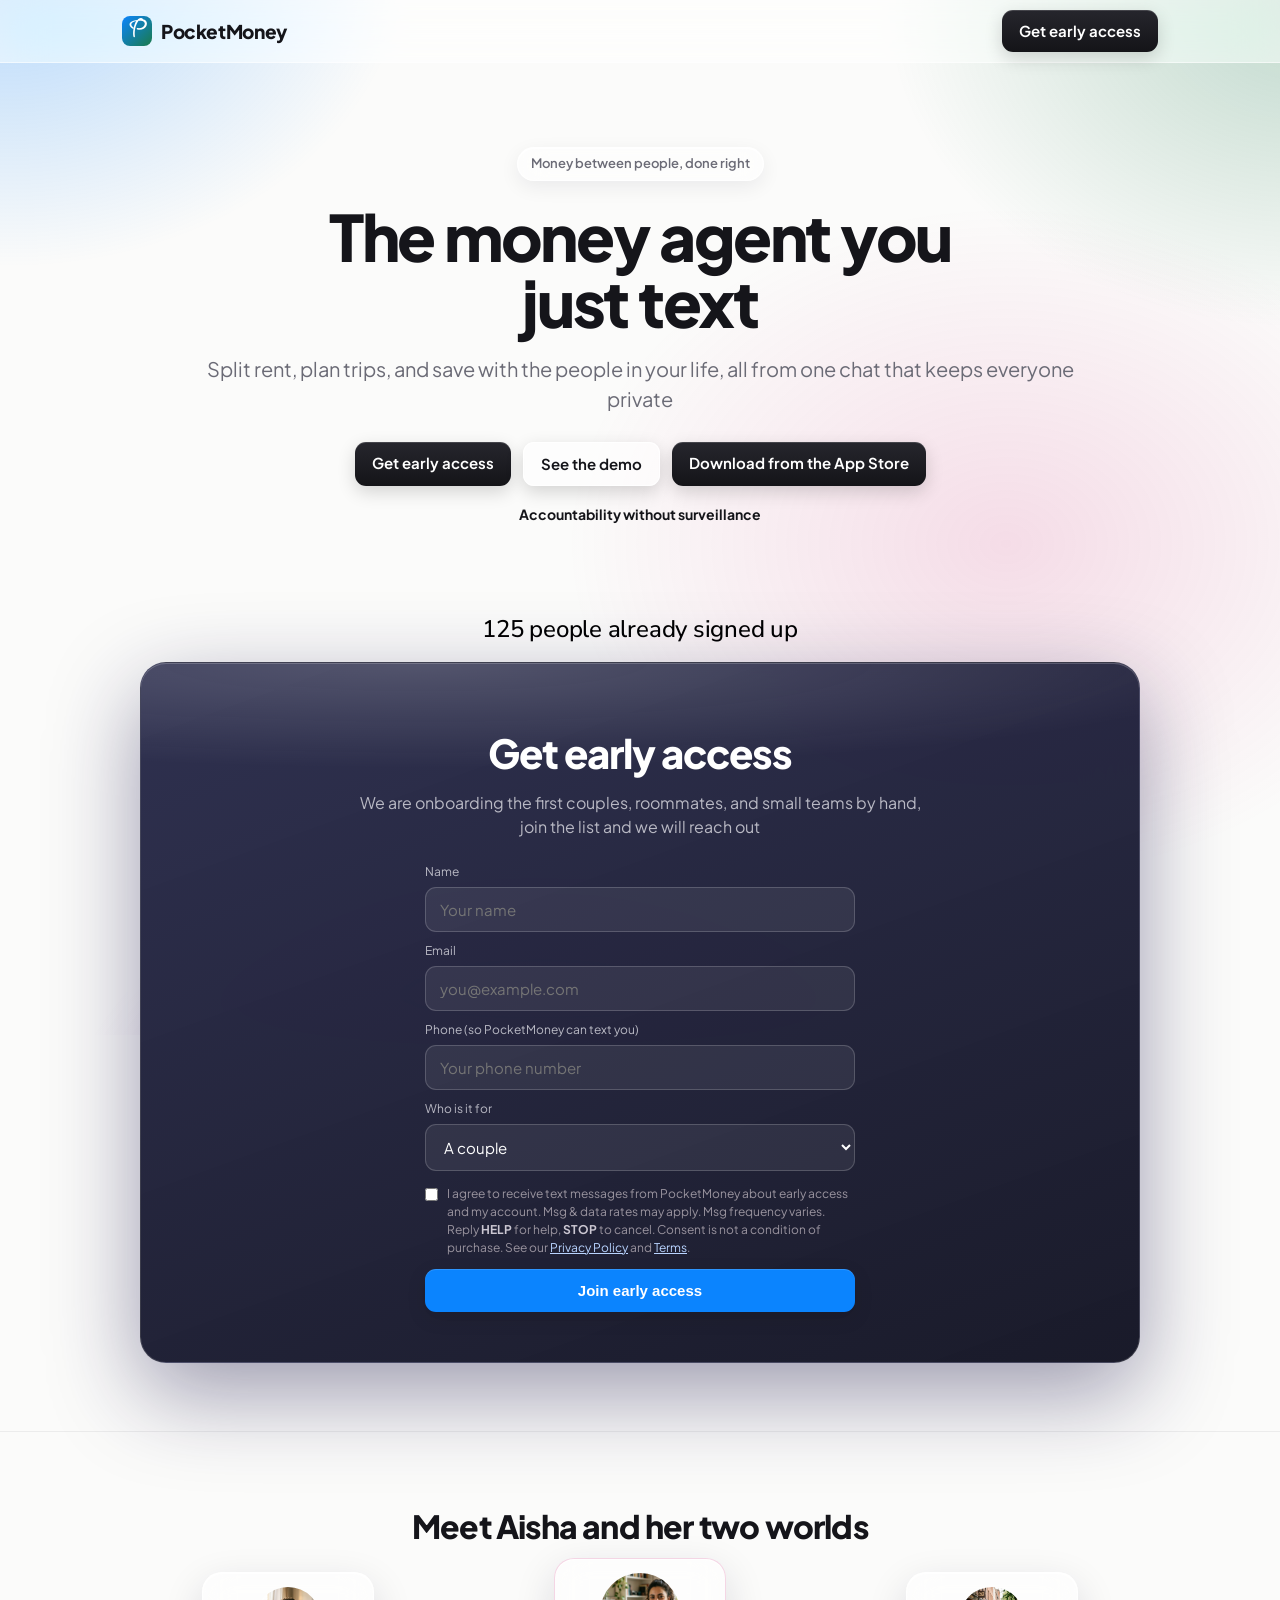
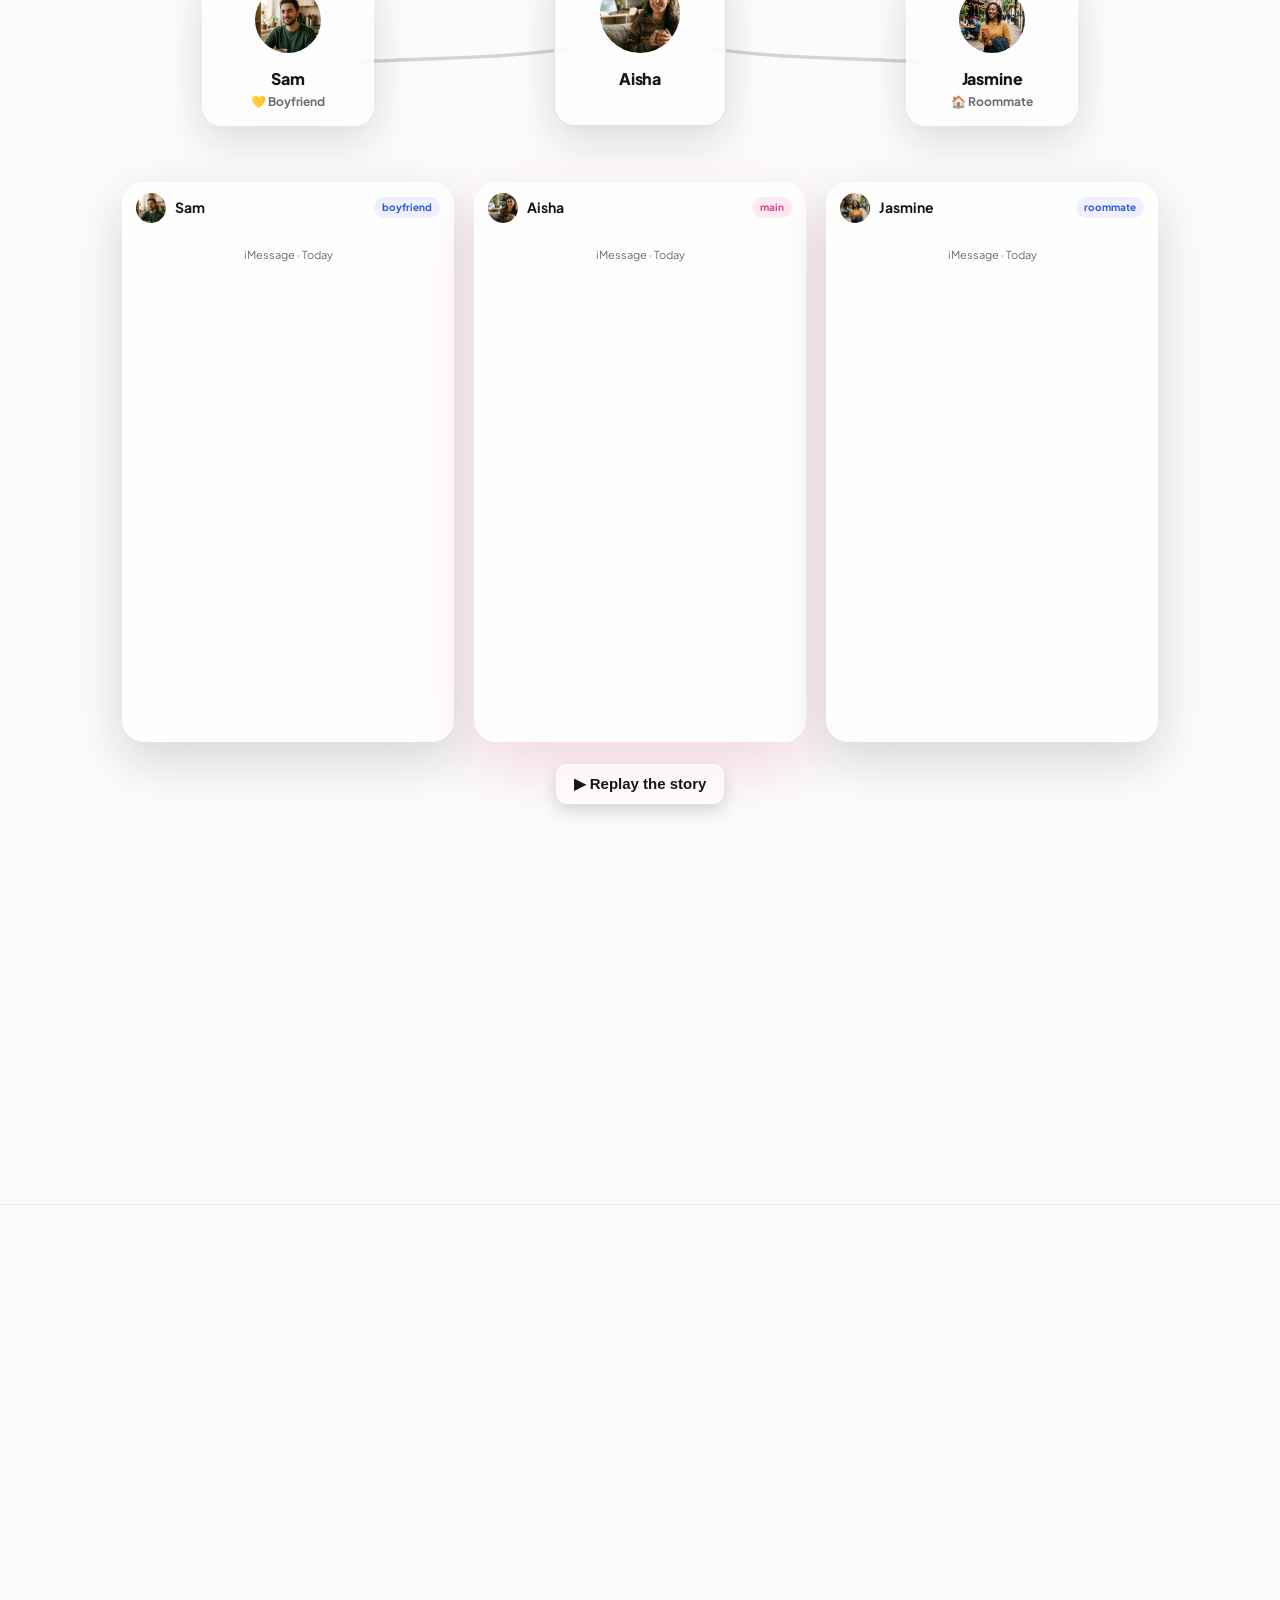
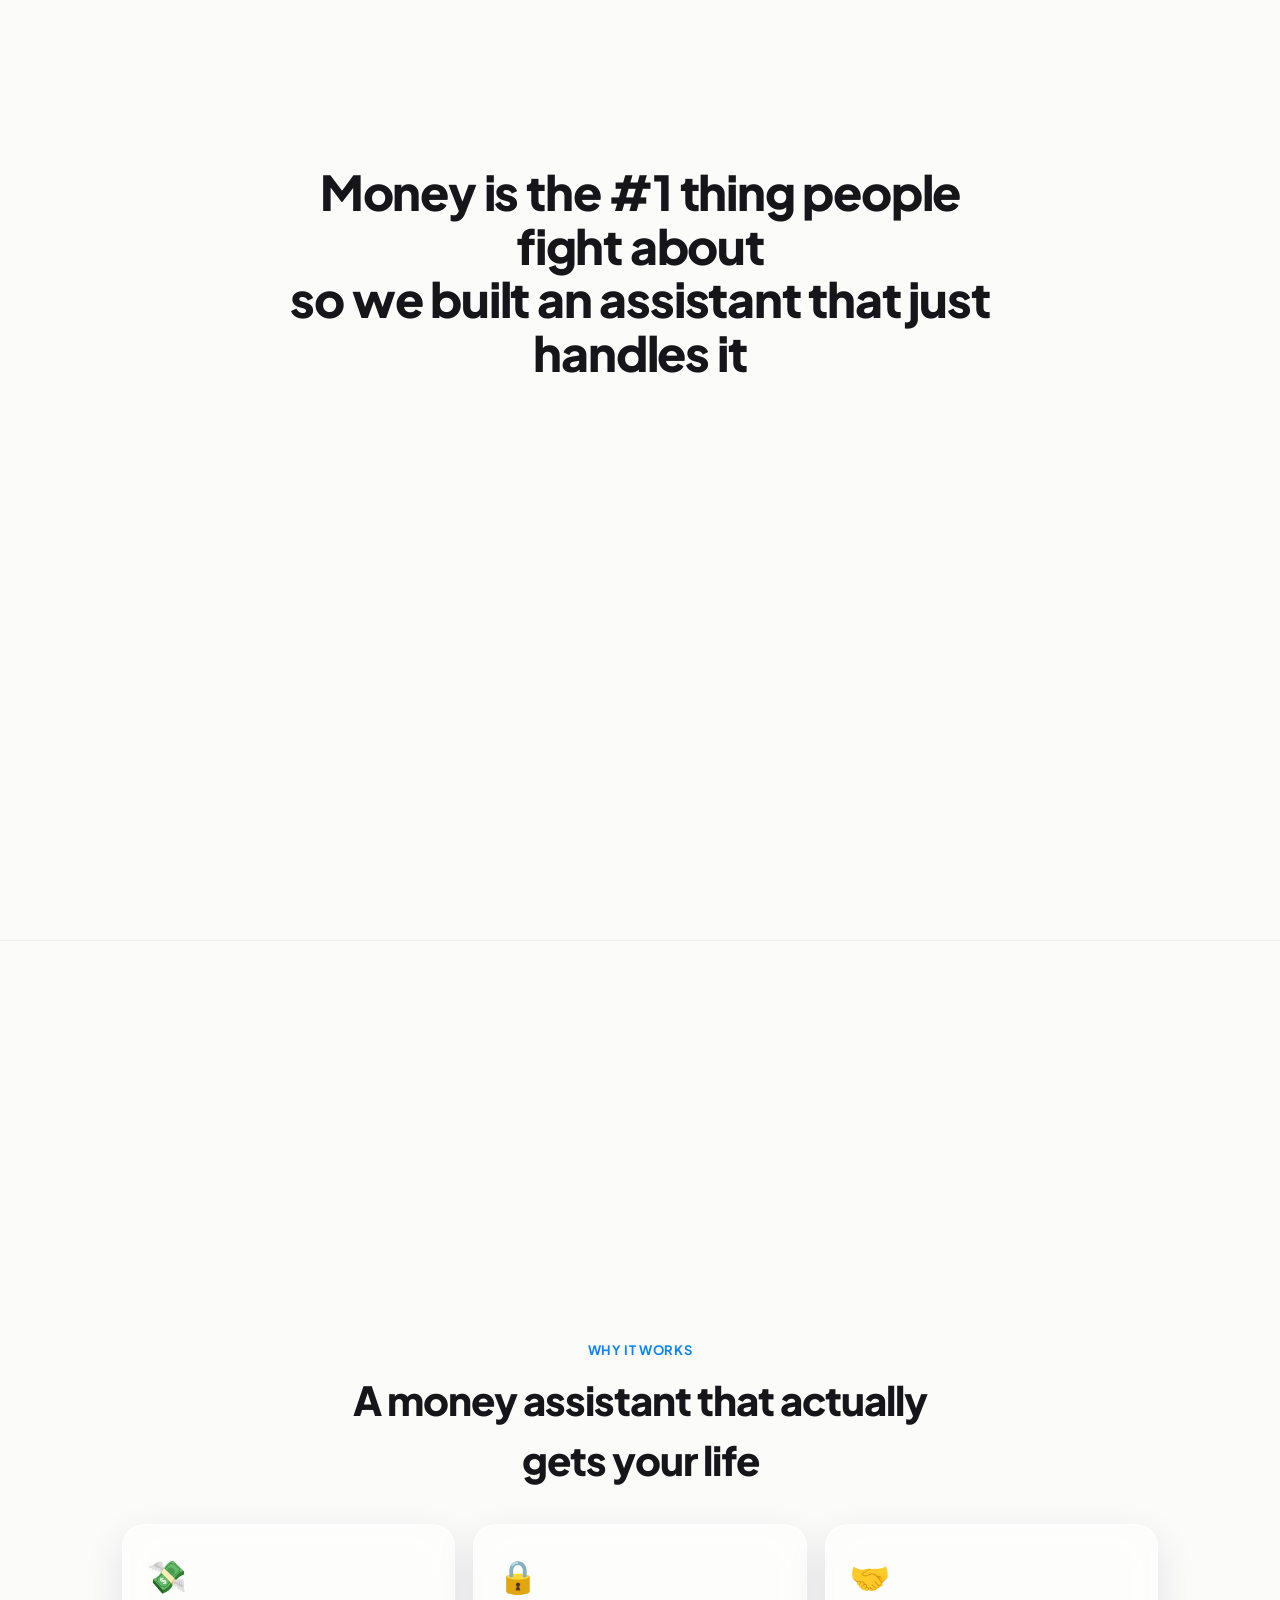
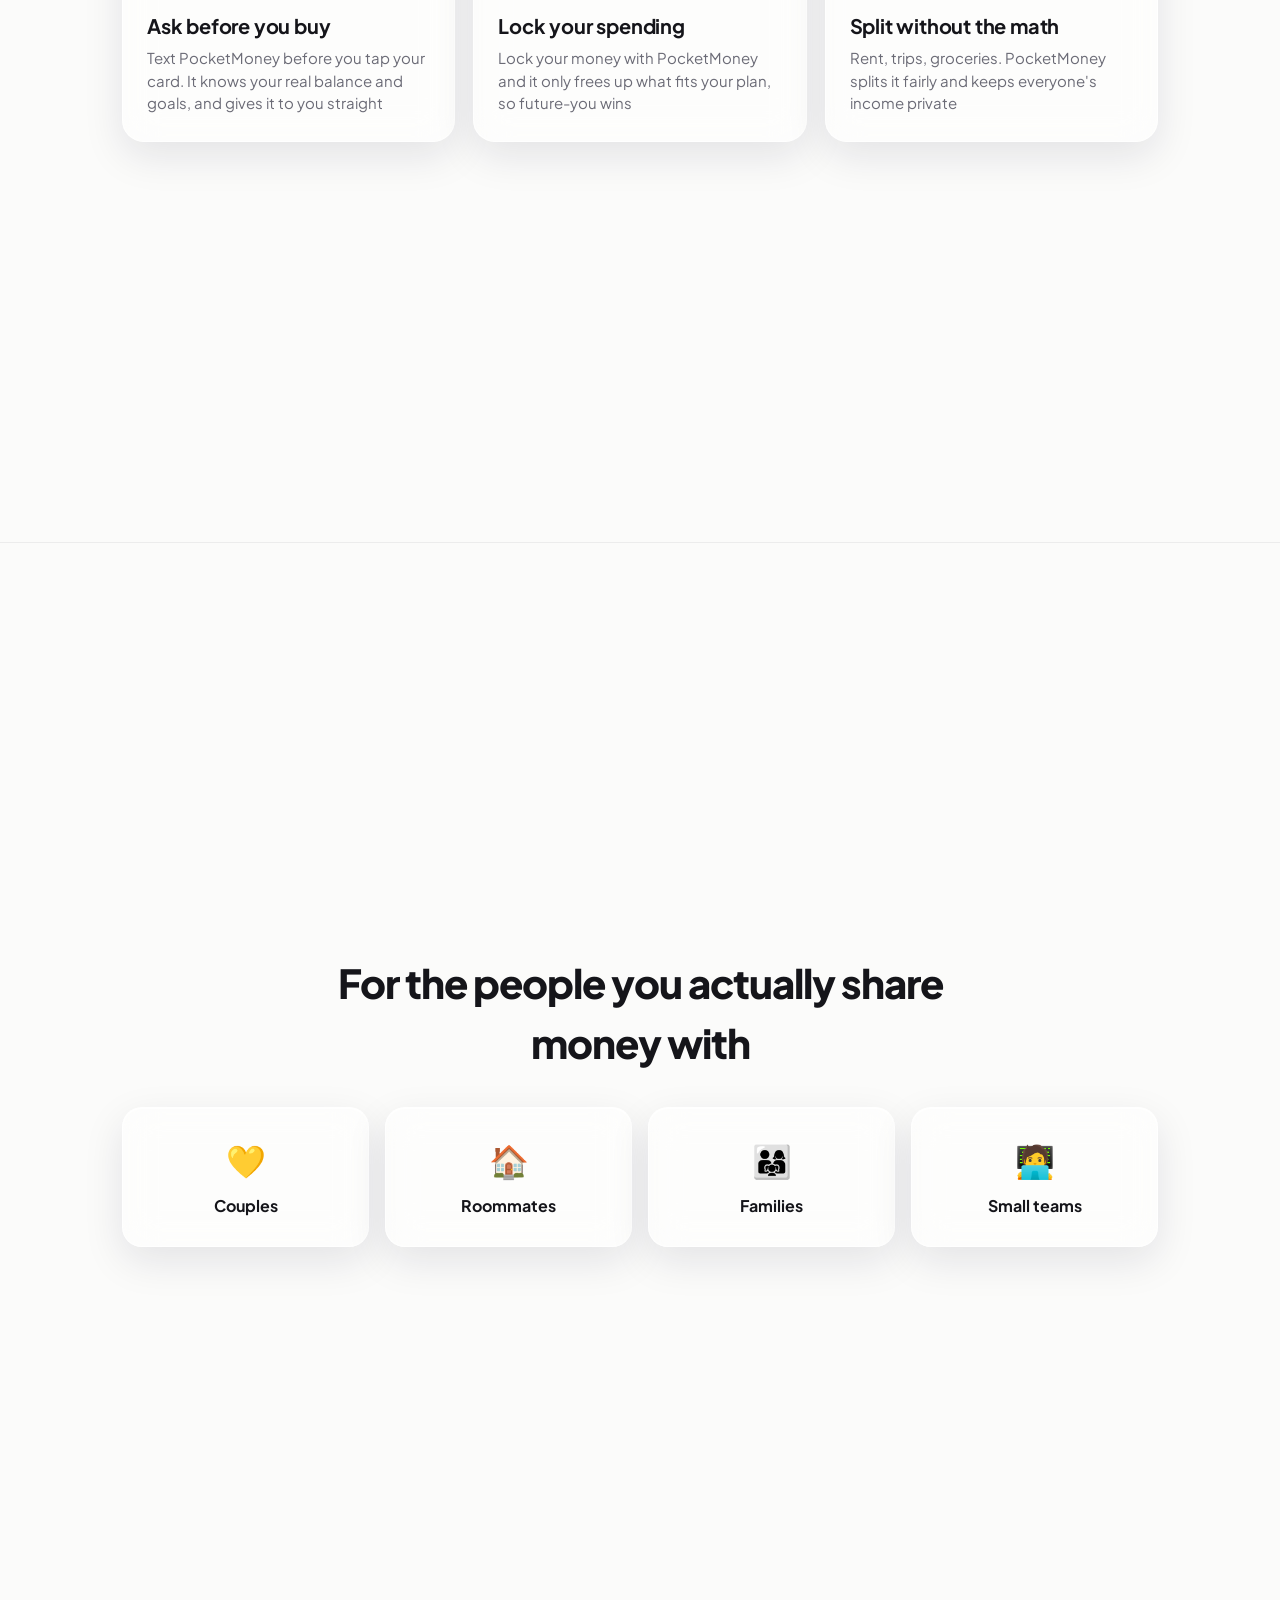
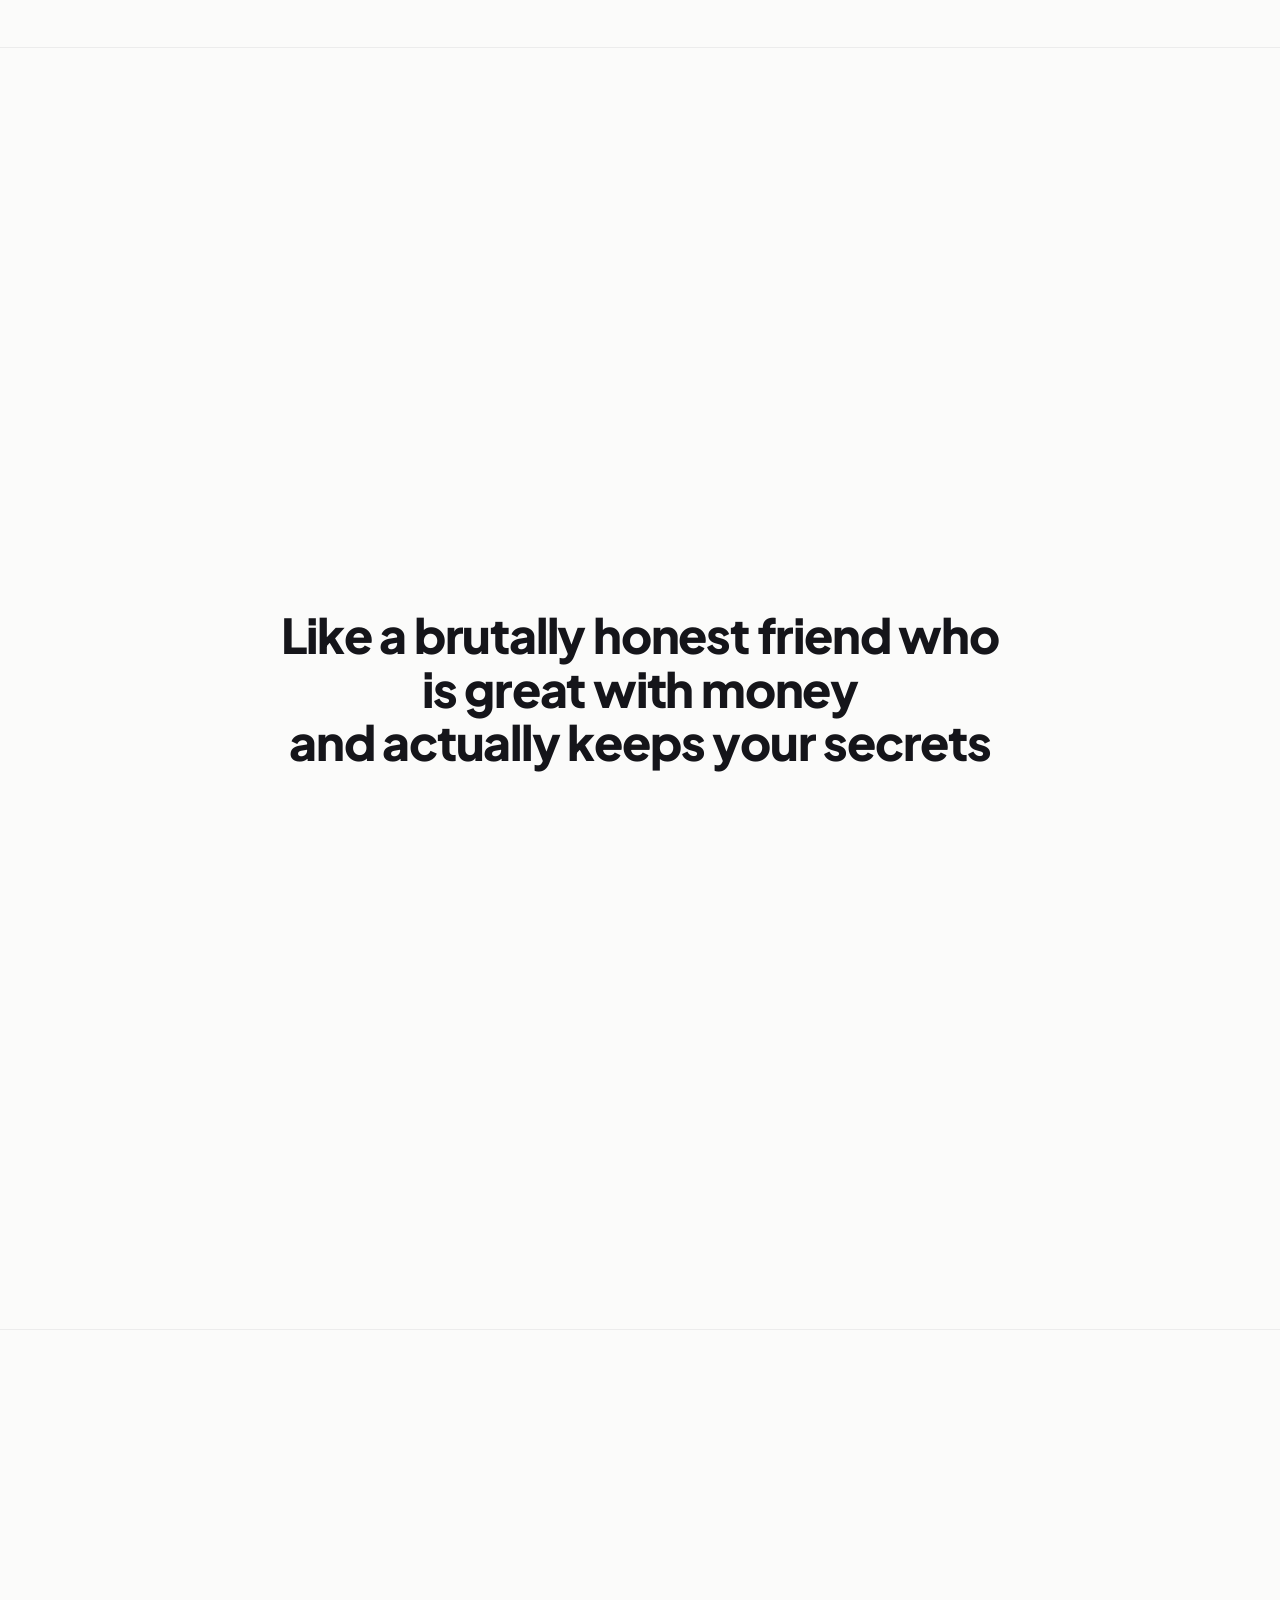
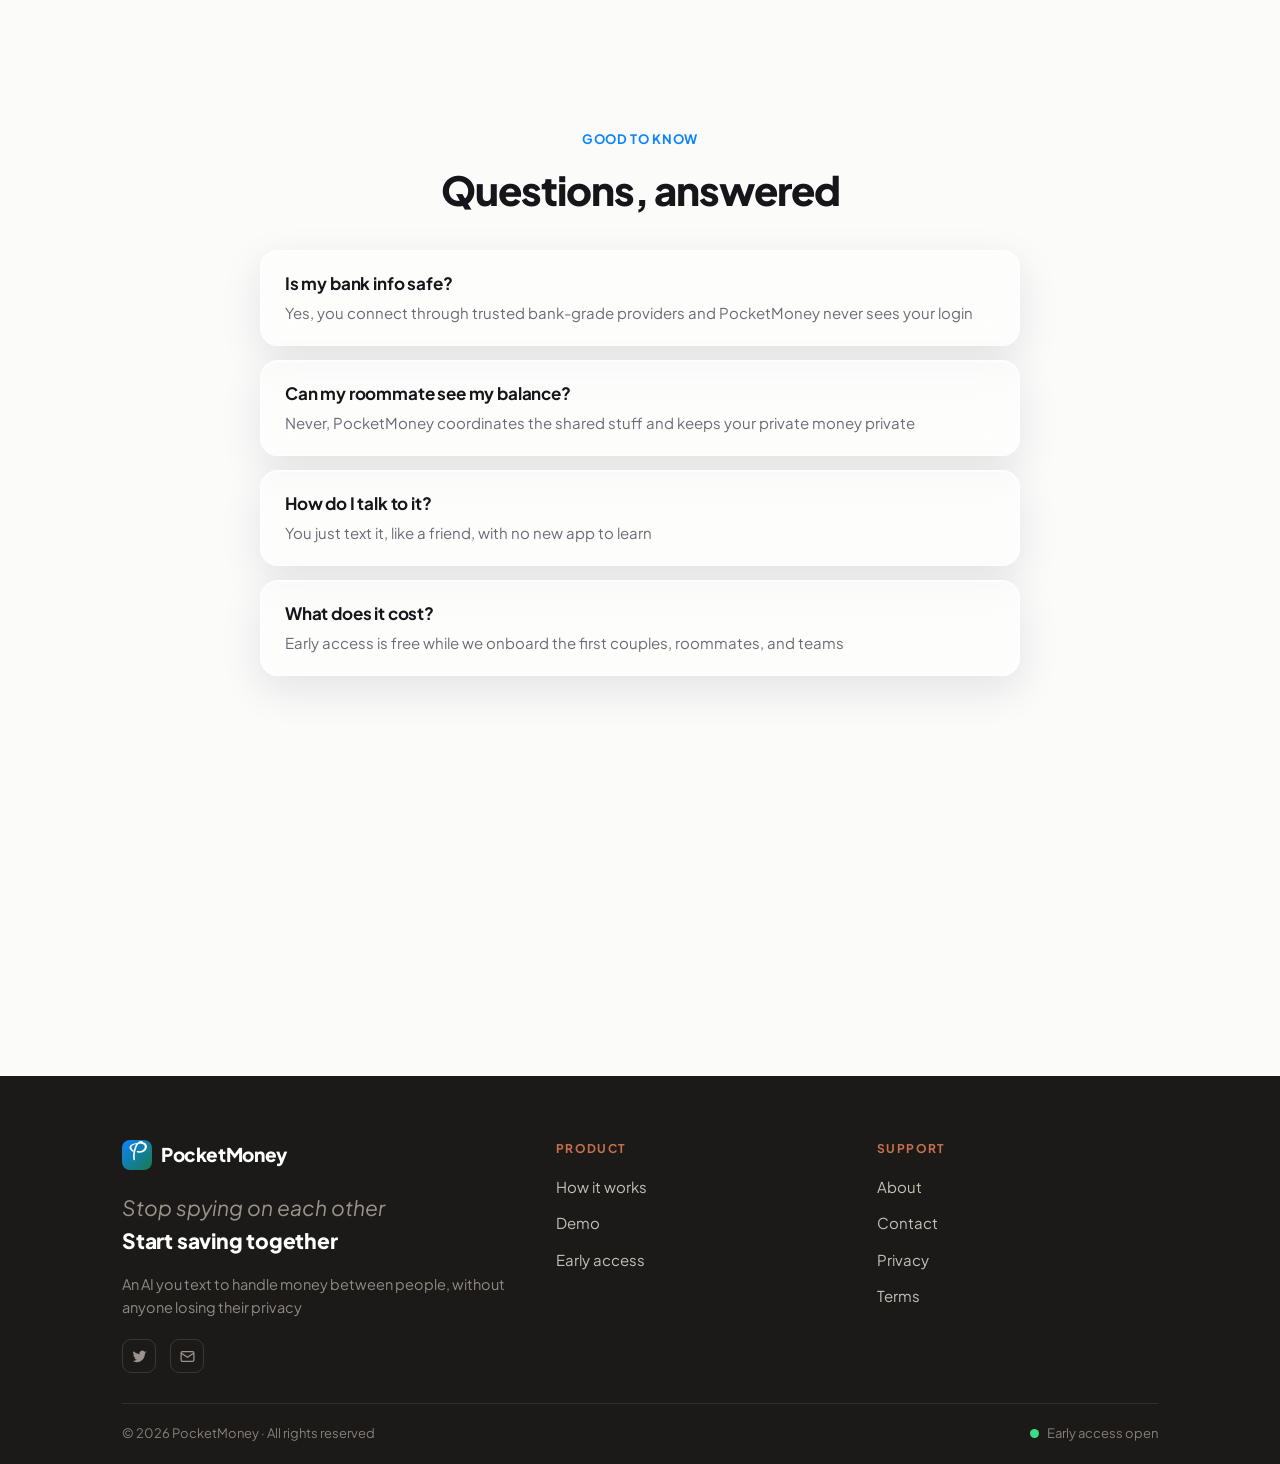
==== commit 9e0aafdc: "Tighten gap below signup section Trim the large blank space between the signup card and the demo sec" ====
--- a/index.html
+++ b/index.html
@@ -243,7 +243,7 @@
     <p class="tagline rise" style="animation-delay:.44s"><b>Accountability without surveillance</b></p>
   </div></header>
 
-  <section id="signup" style="border:none;padding-top:60px"><div class="wrap">
+  <section id="signup" style="border:none;padding-top:60px;padding-bottom:60px"><div class="wrap">
     <p class="signup-count reveal"><span id="signupCount">125</span> people already signed up</p>
     <div class="signup reveal">
       <h2>Get early access</h2>
@@ -263,7 +263,7 @@
     </div>
   </div></section>
 
-  <section id="demo"><div class="wrap">
+  <section id="demo" style="padding-top:60px"><div class="wrap">
     <h2 class="demo-title reveal">Meet Aisha and her two worlds</h2>
 
     <div class="cast">
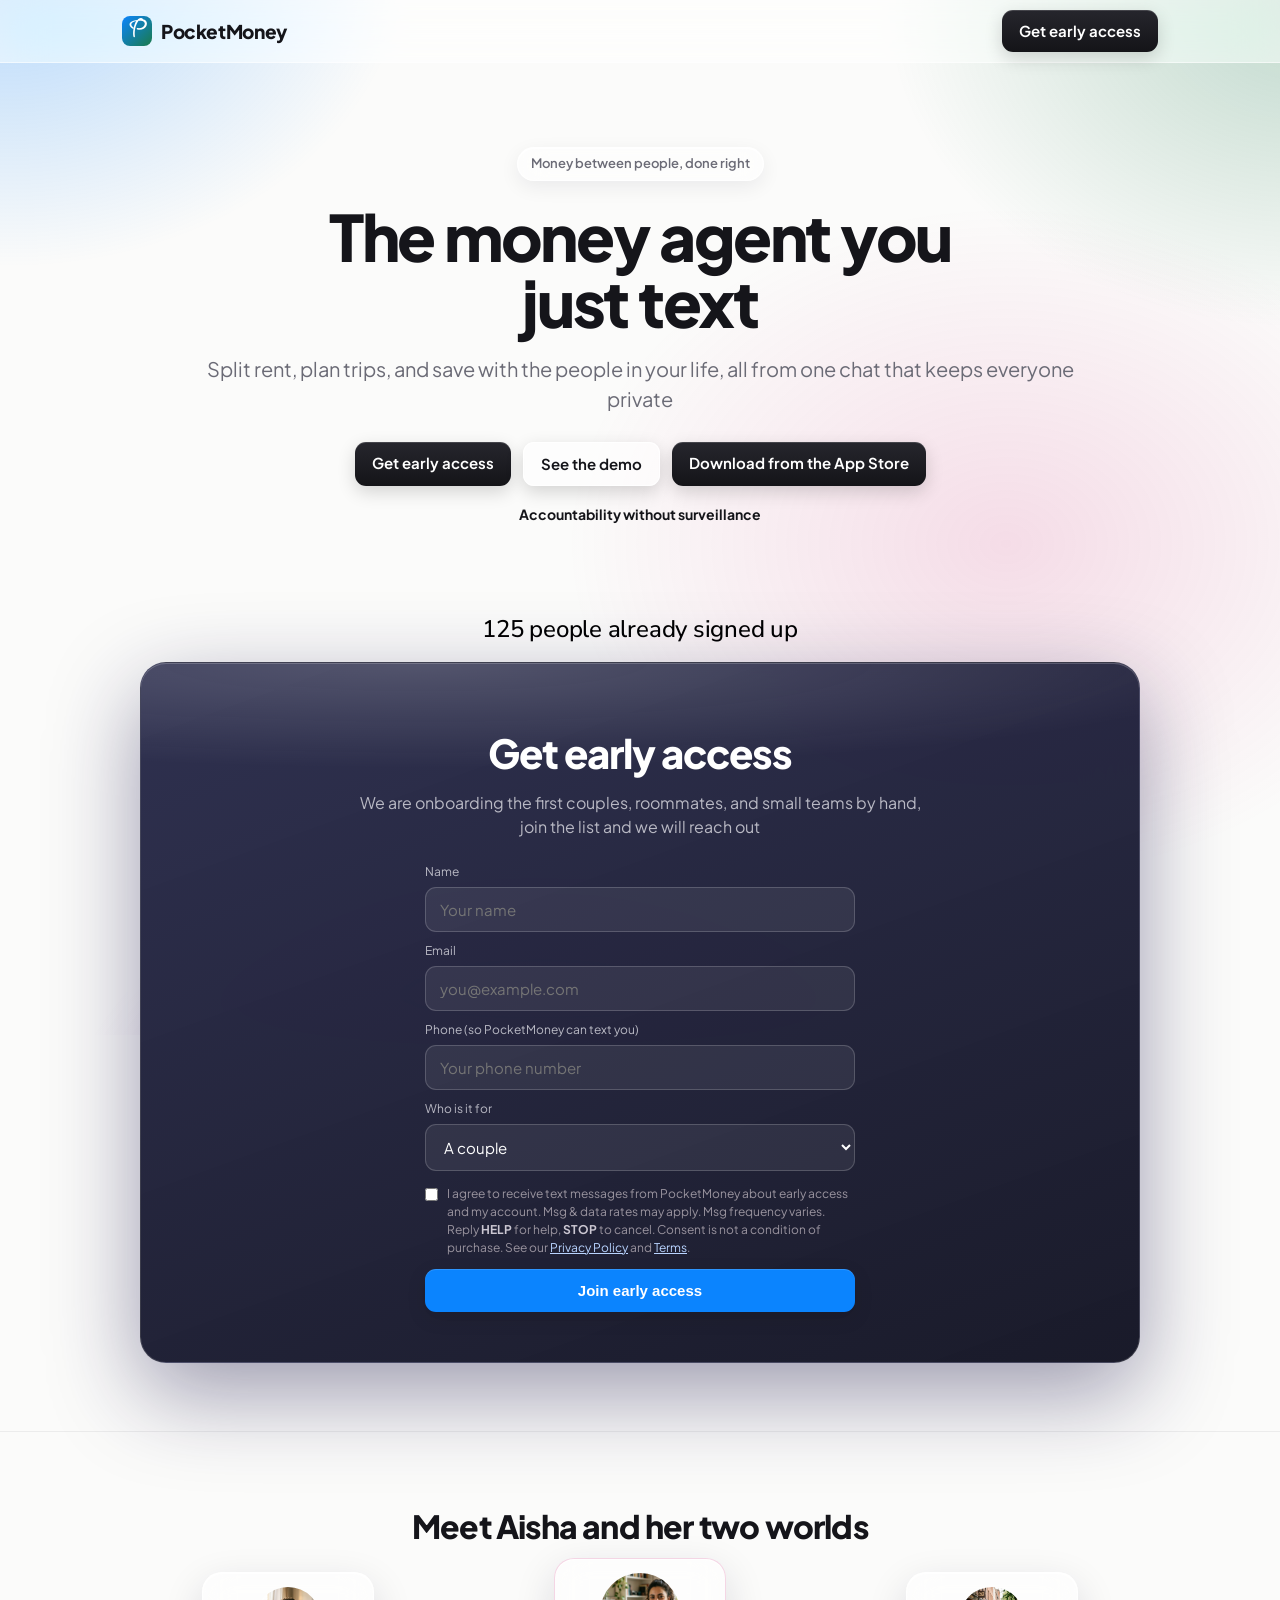
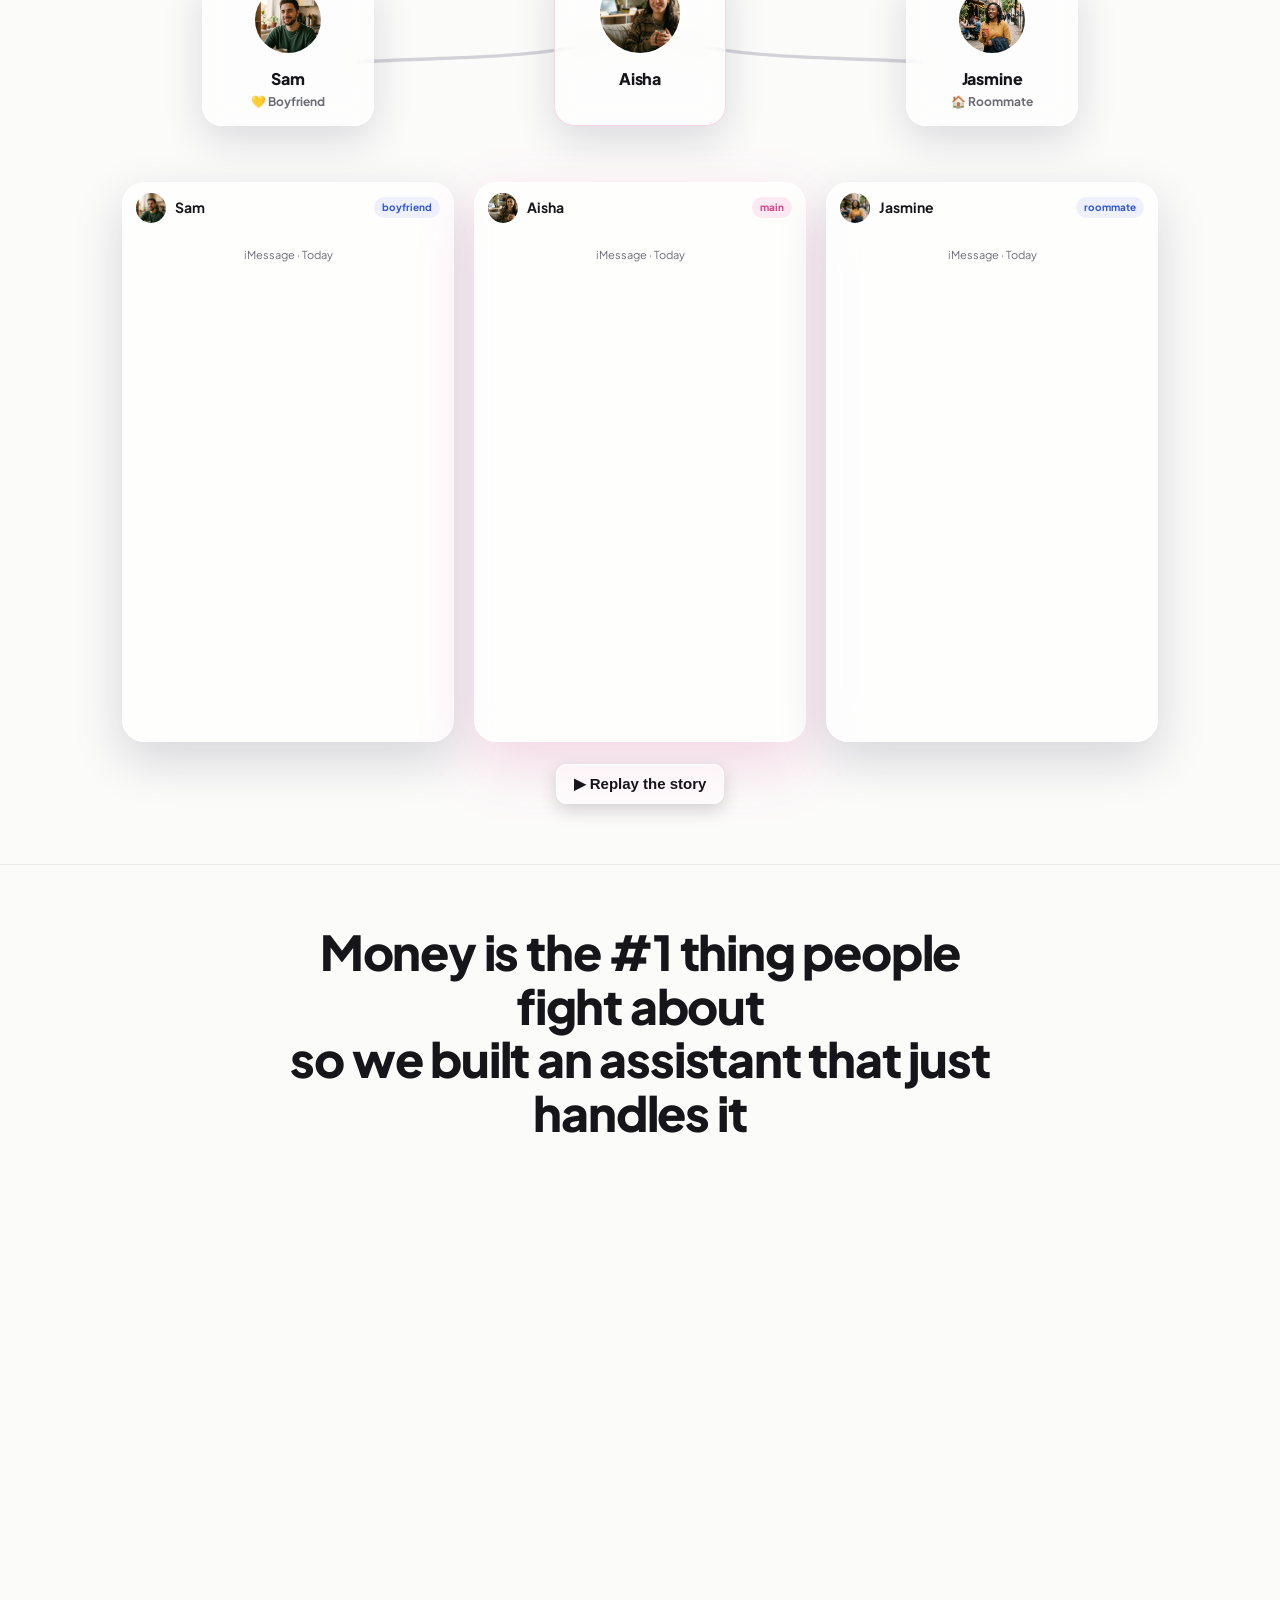
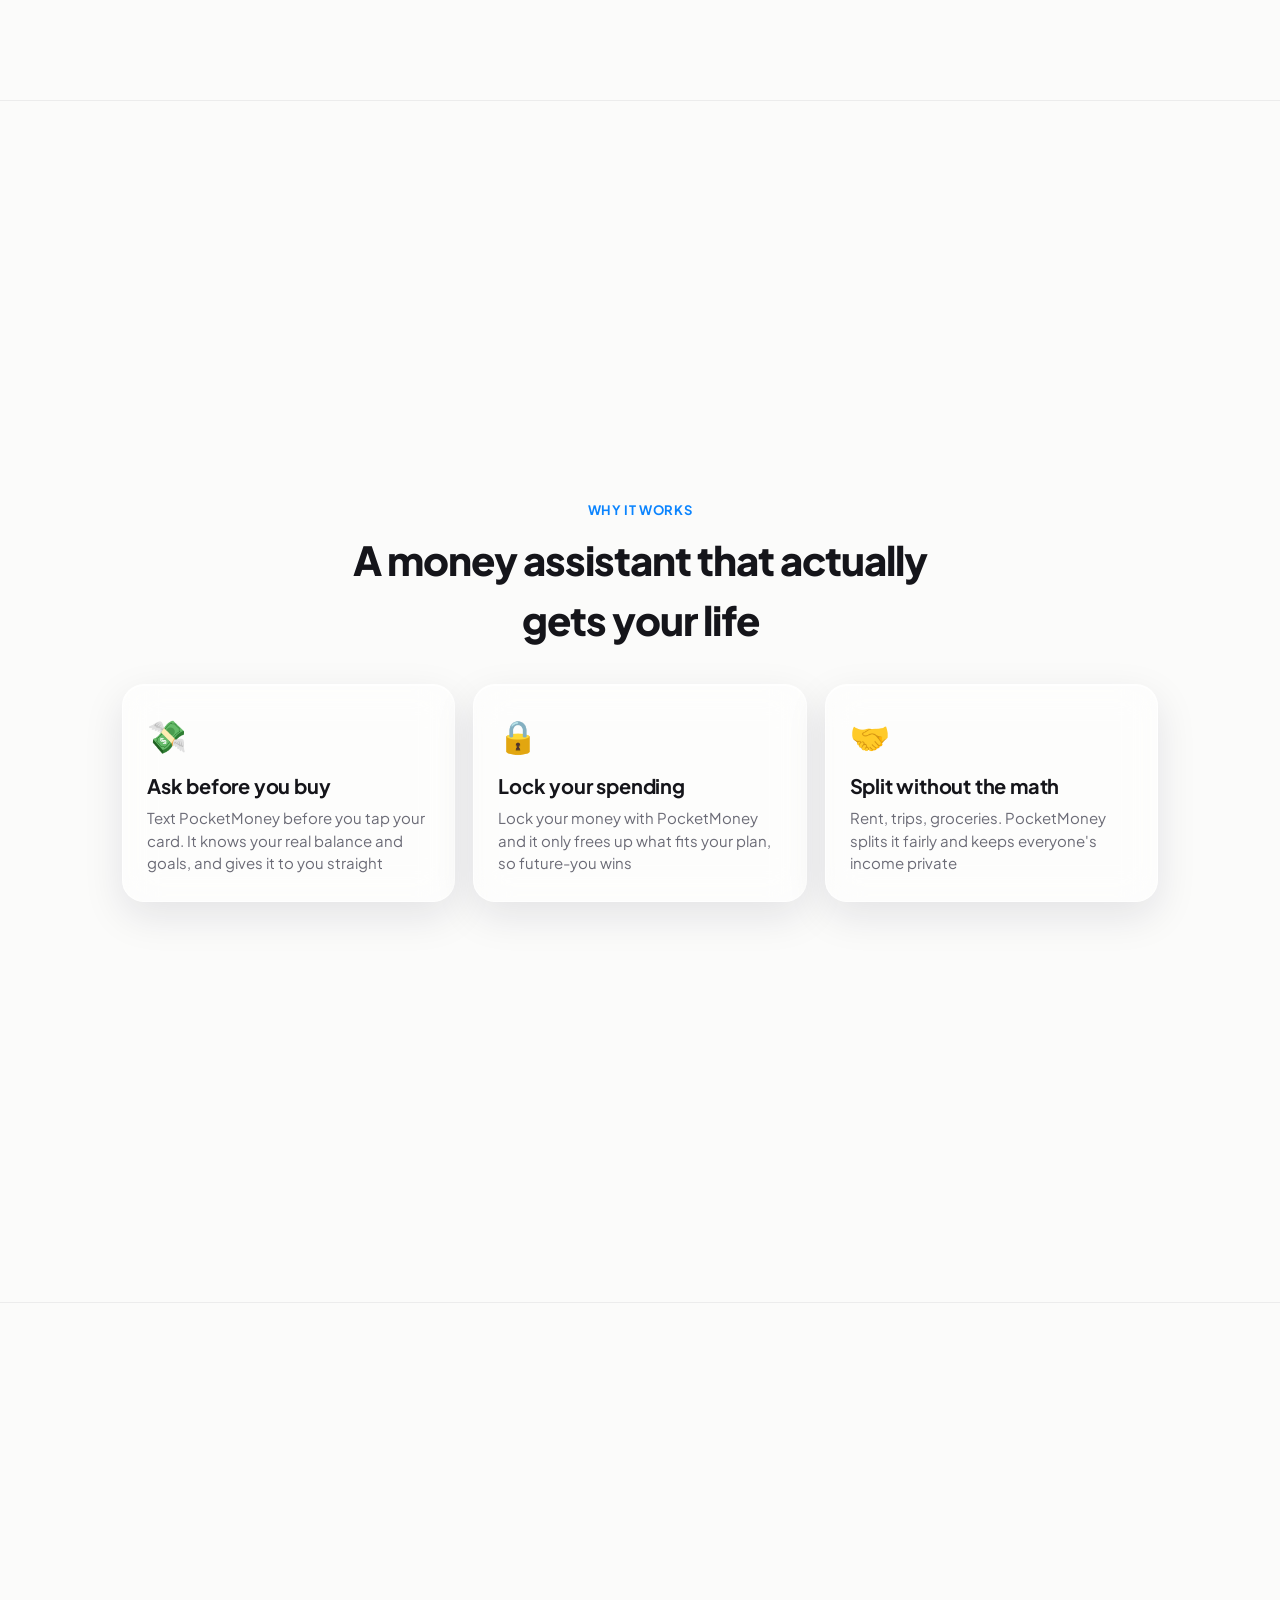
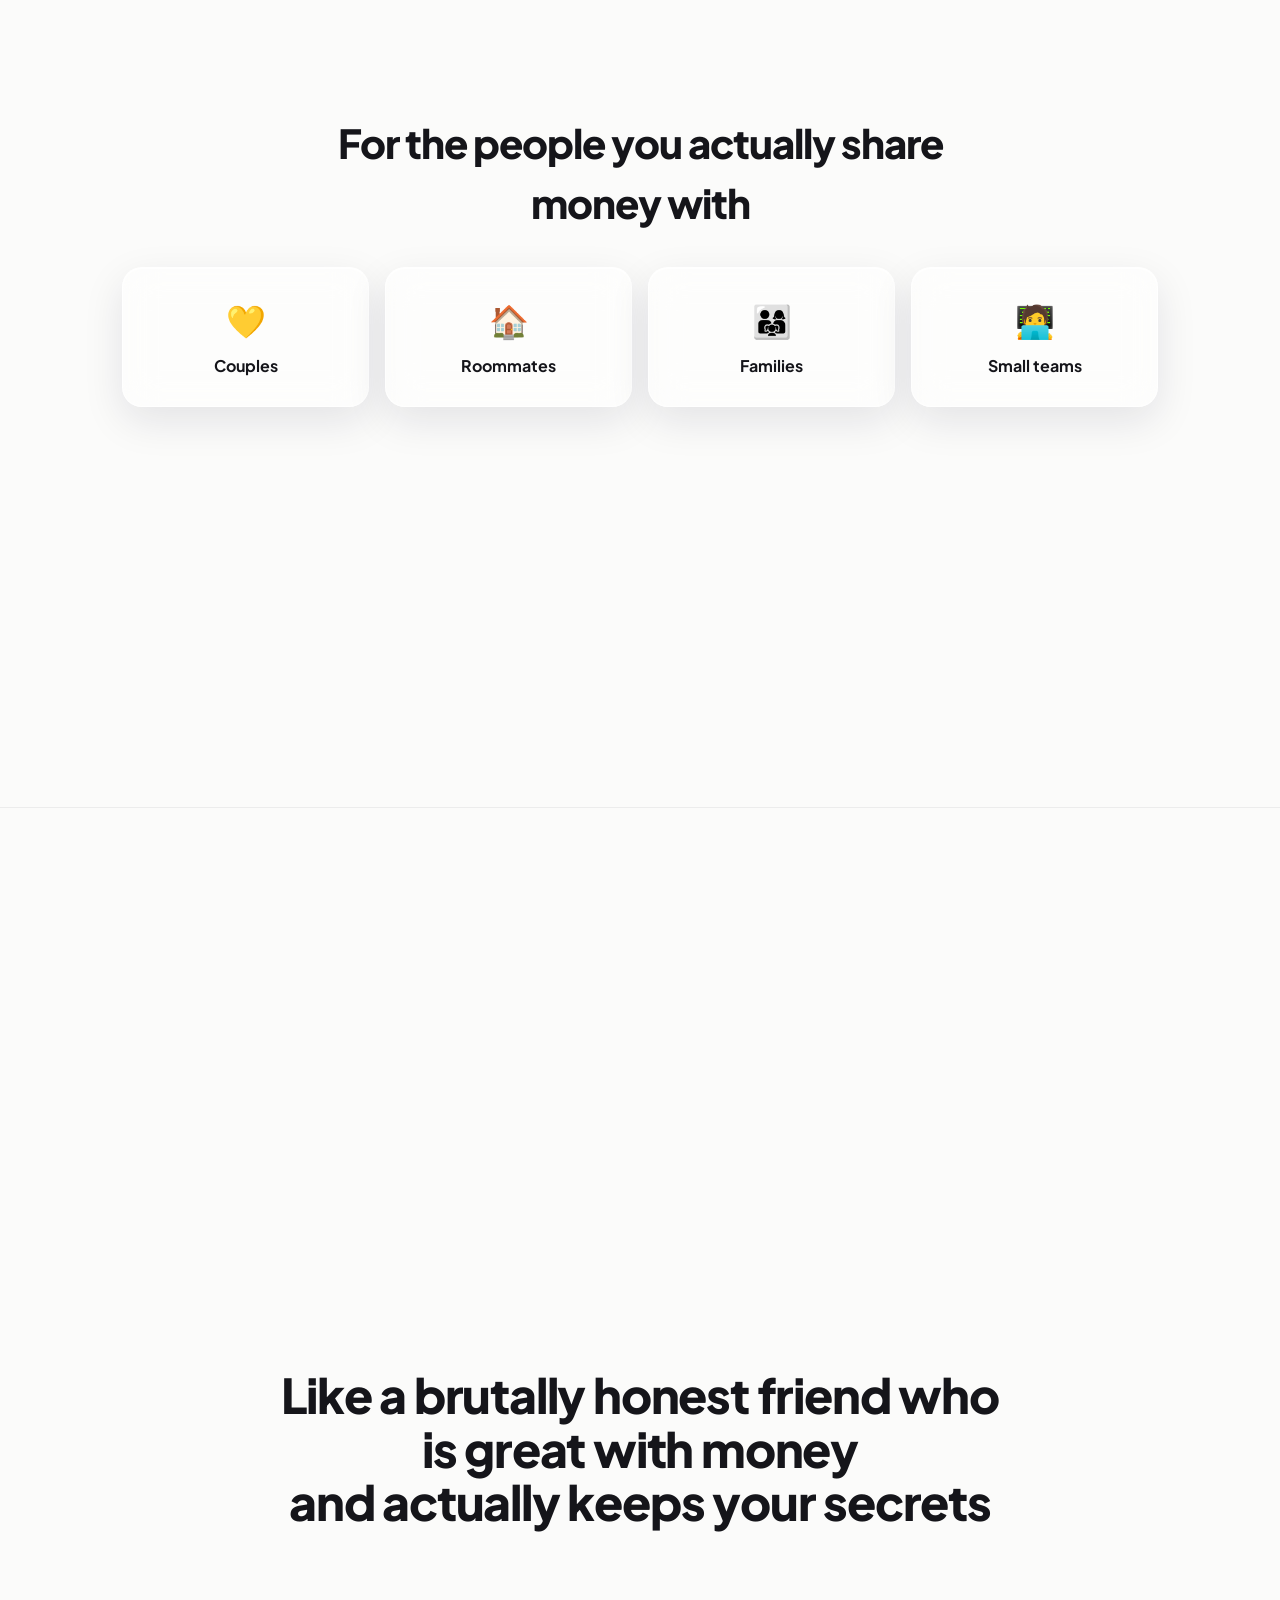
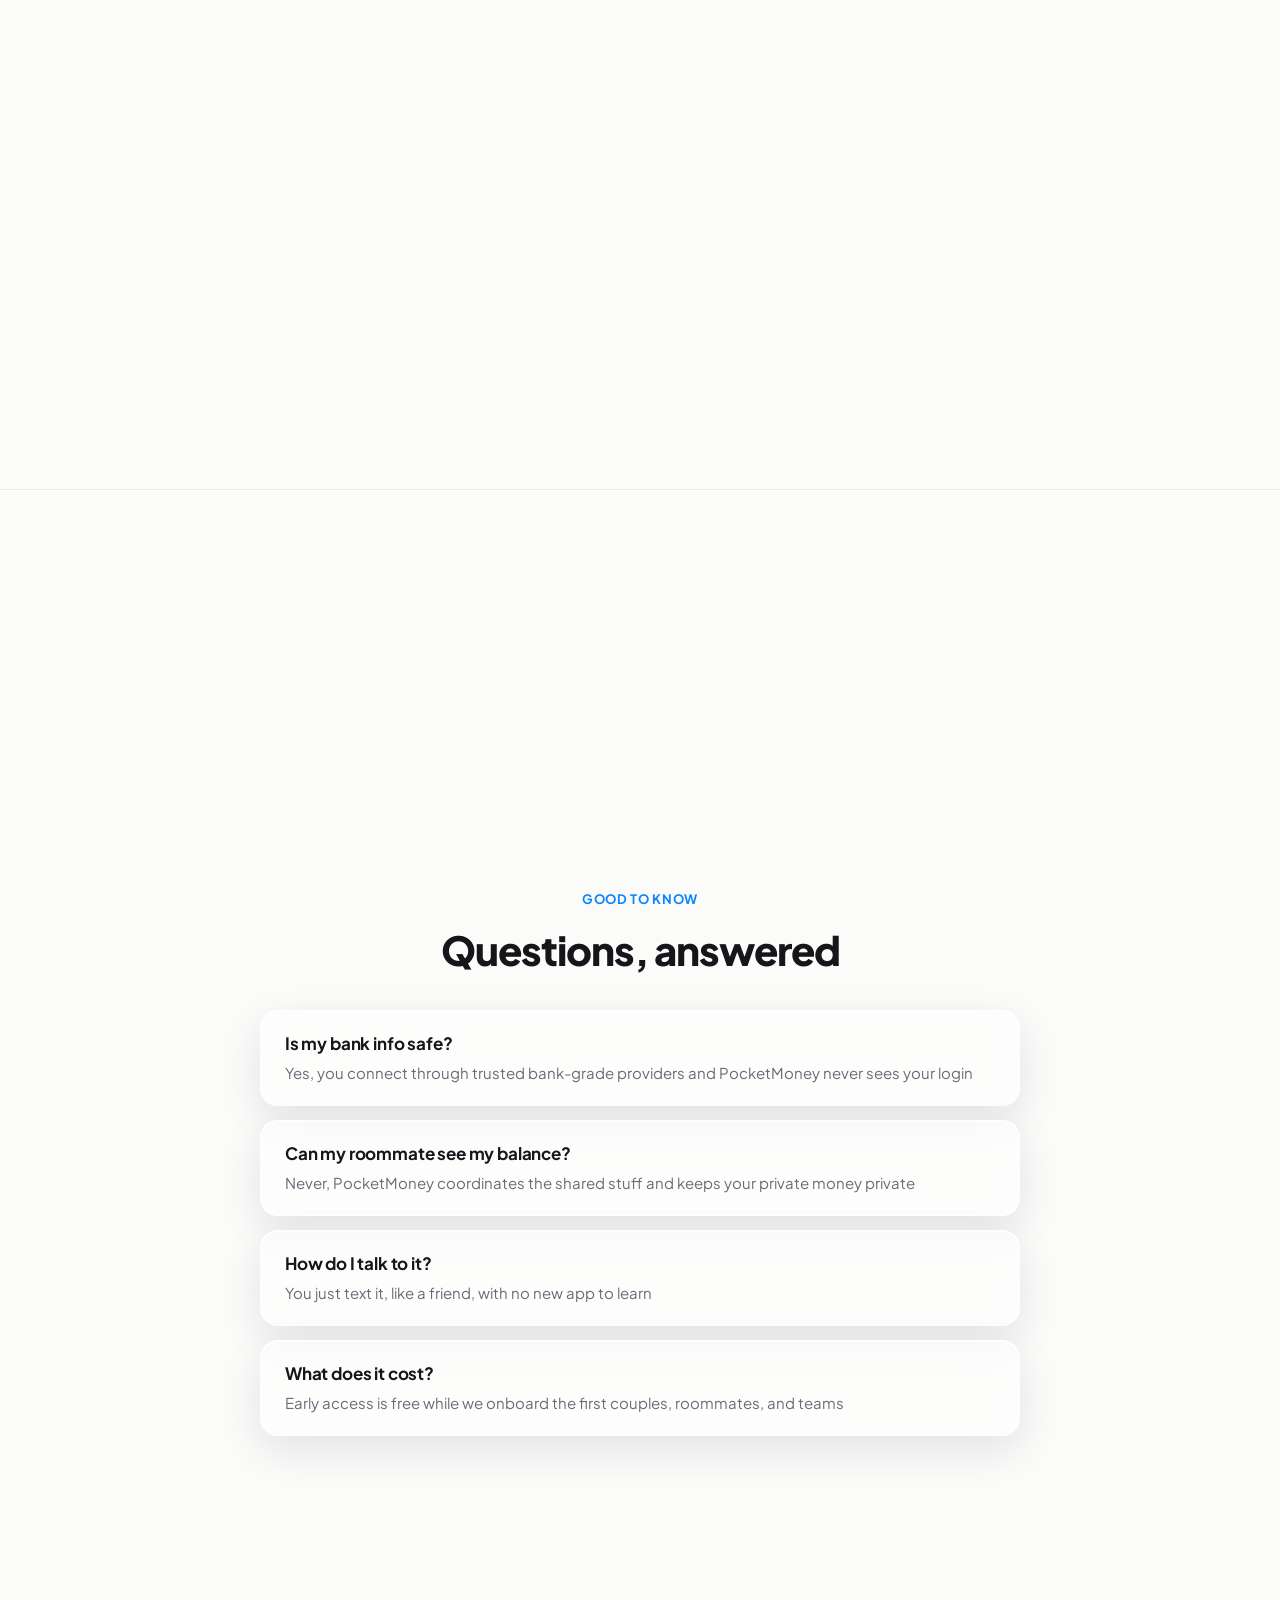
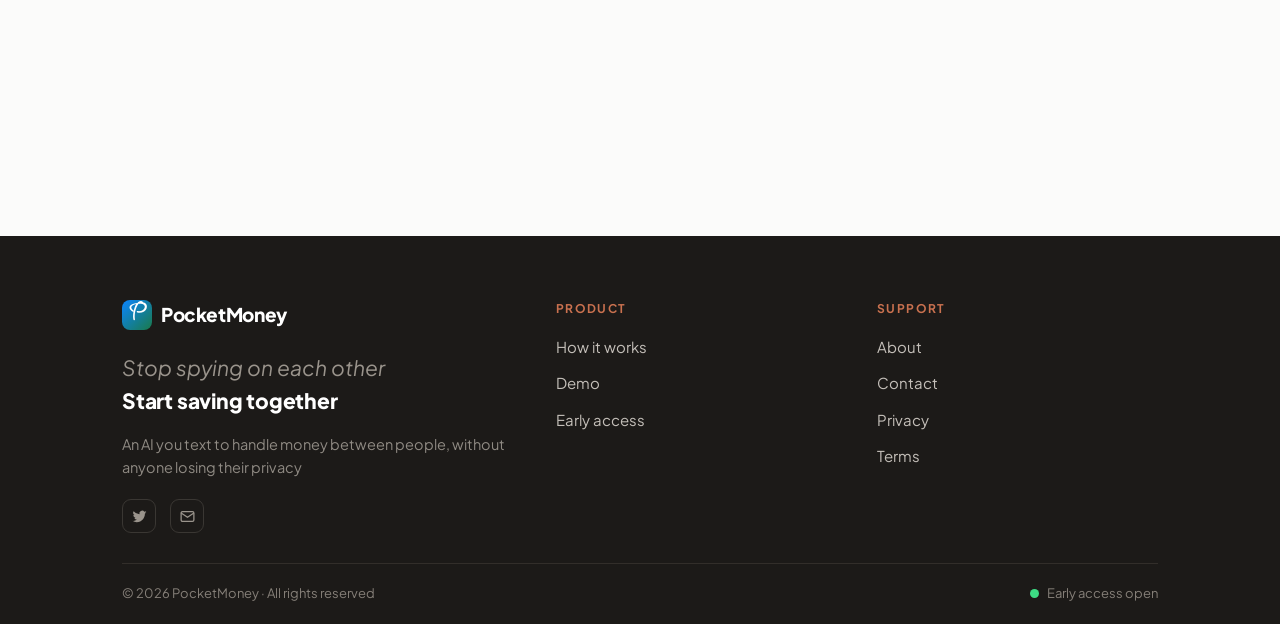
==== commit 8f469dbe: "Tighten gap between demo and the first statement section demo padding-bottom and the 'Money is the #" ====
--- a/index.html
+++ b/index.html
@@ -263,7 +263,7 @@
     </div>
   </div></section>
 
-  <section id="demo" style="padding-top:60px"><div class="wrap">
+  <section id="demo" style="padding-top:60px;padding-bottom:60px"><div class="wrap">
     <h2 class="demo-title reveal">Meet Aisha and her two worlds</h2>
 
     <div class="cast">
@@ -284,7 +284,7 @@
     <button class="btn line replay" id="replay">▶ Replay the story</button>
   </div></section>
 
-  <section class="statement"><div class="wrap">
+  <section class="statement" style="padding-top:60px"><div class="wrap">
     <h2 class="reveal">Money is the #1 thing people fight about<br>so we built an assistant that just handles it</h2>
   </div></section>
 
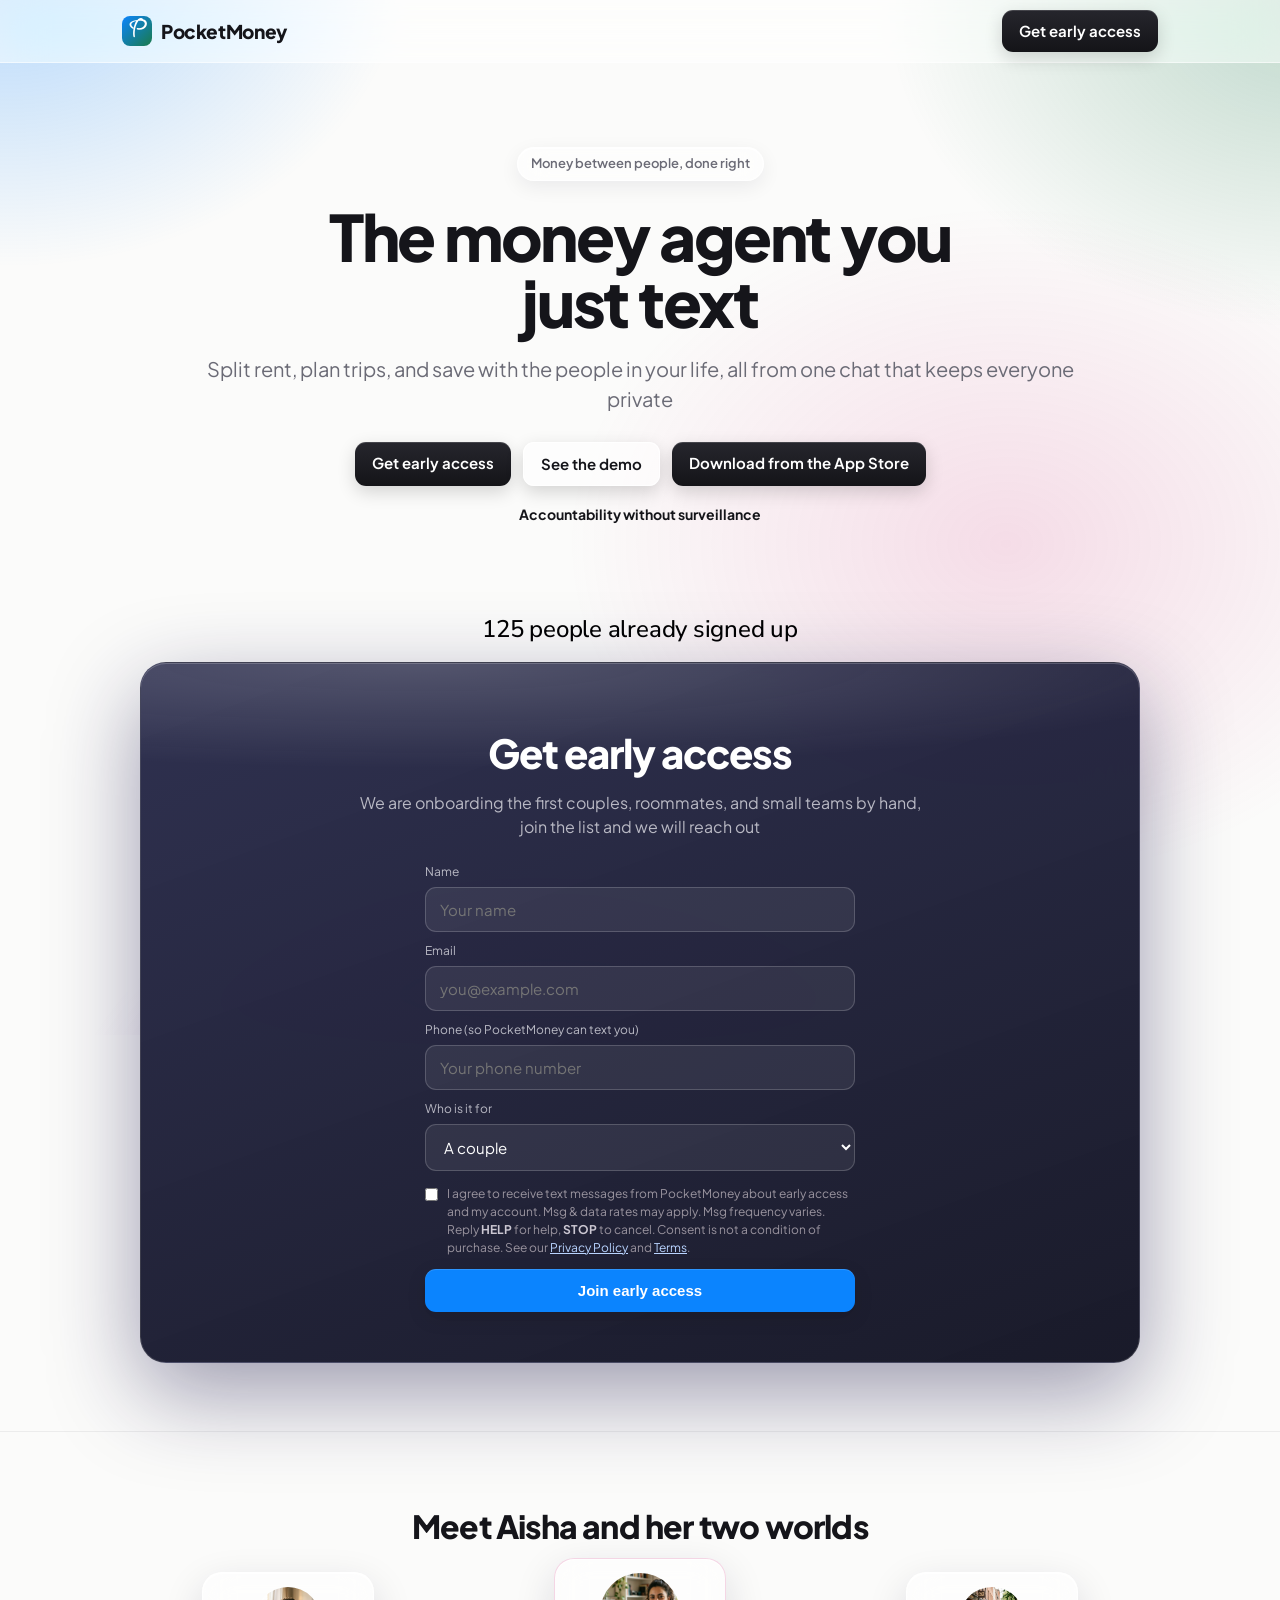
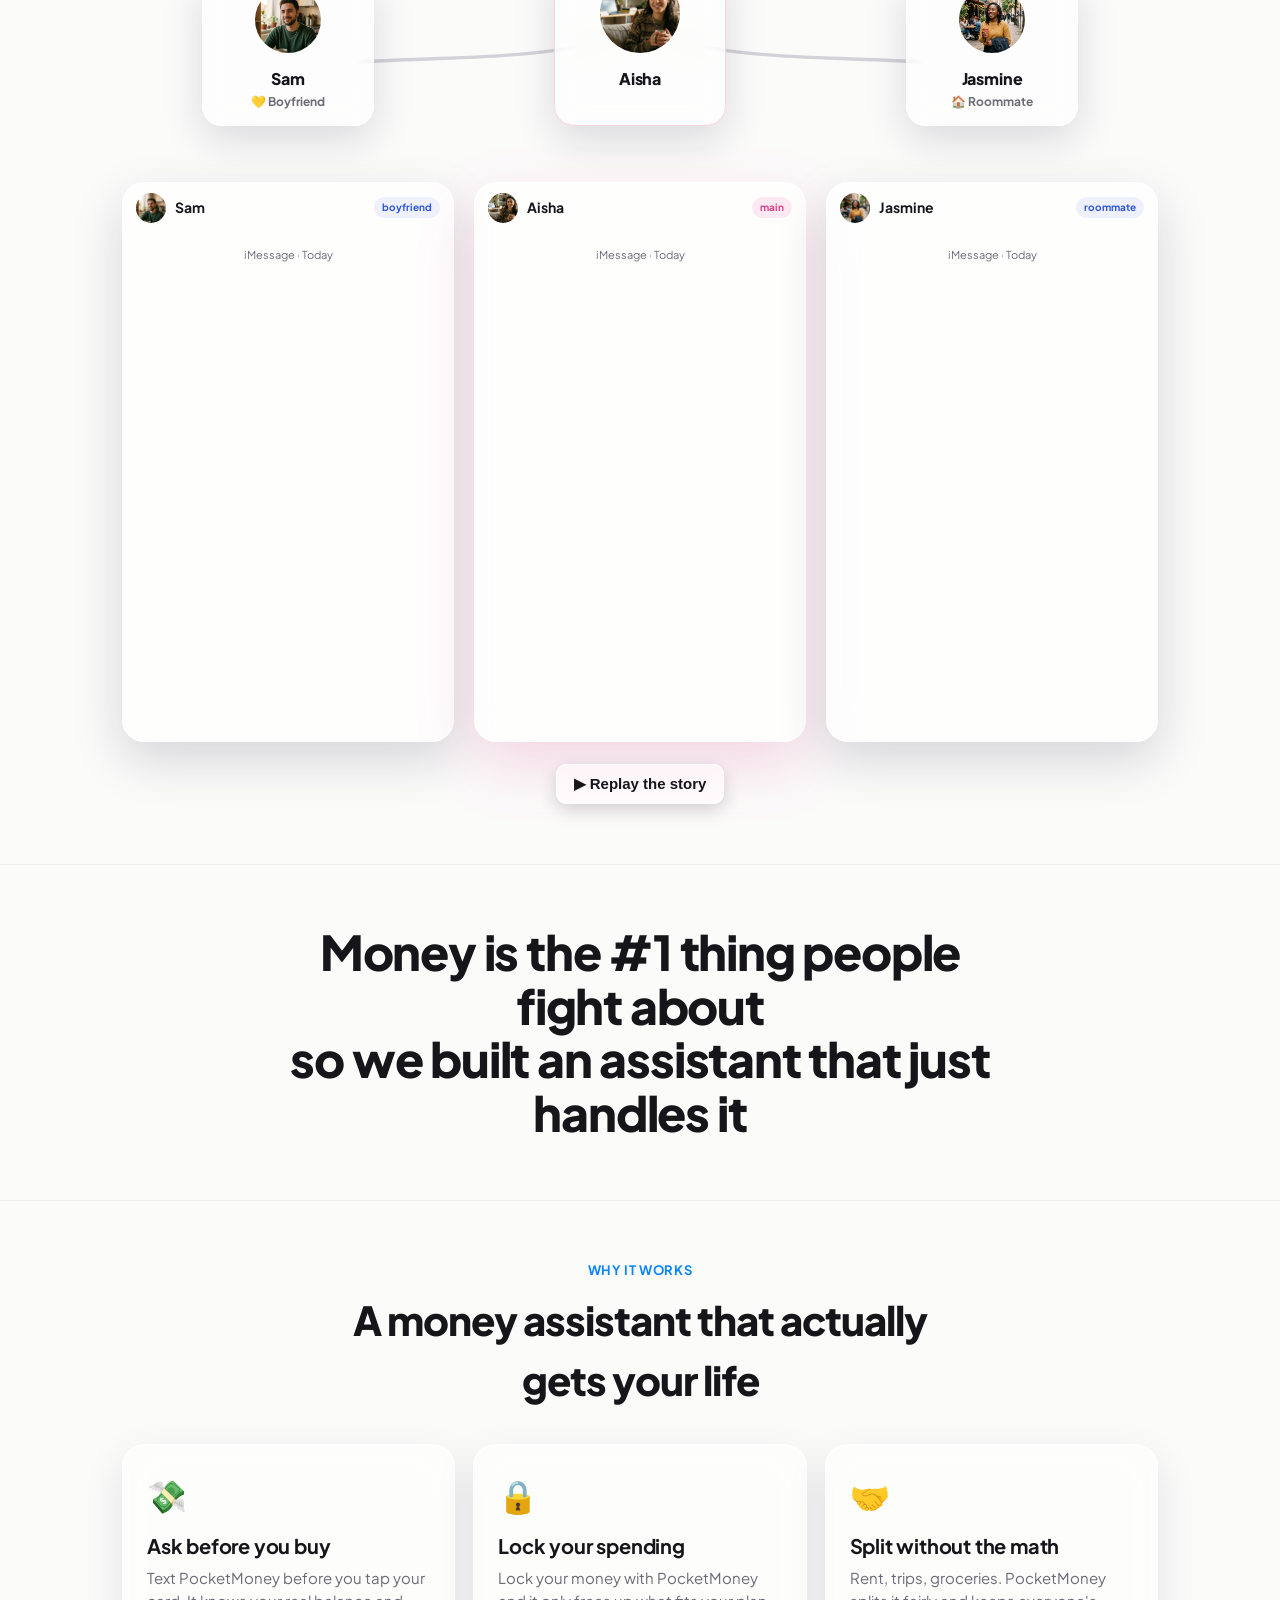
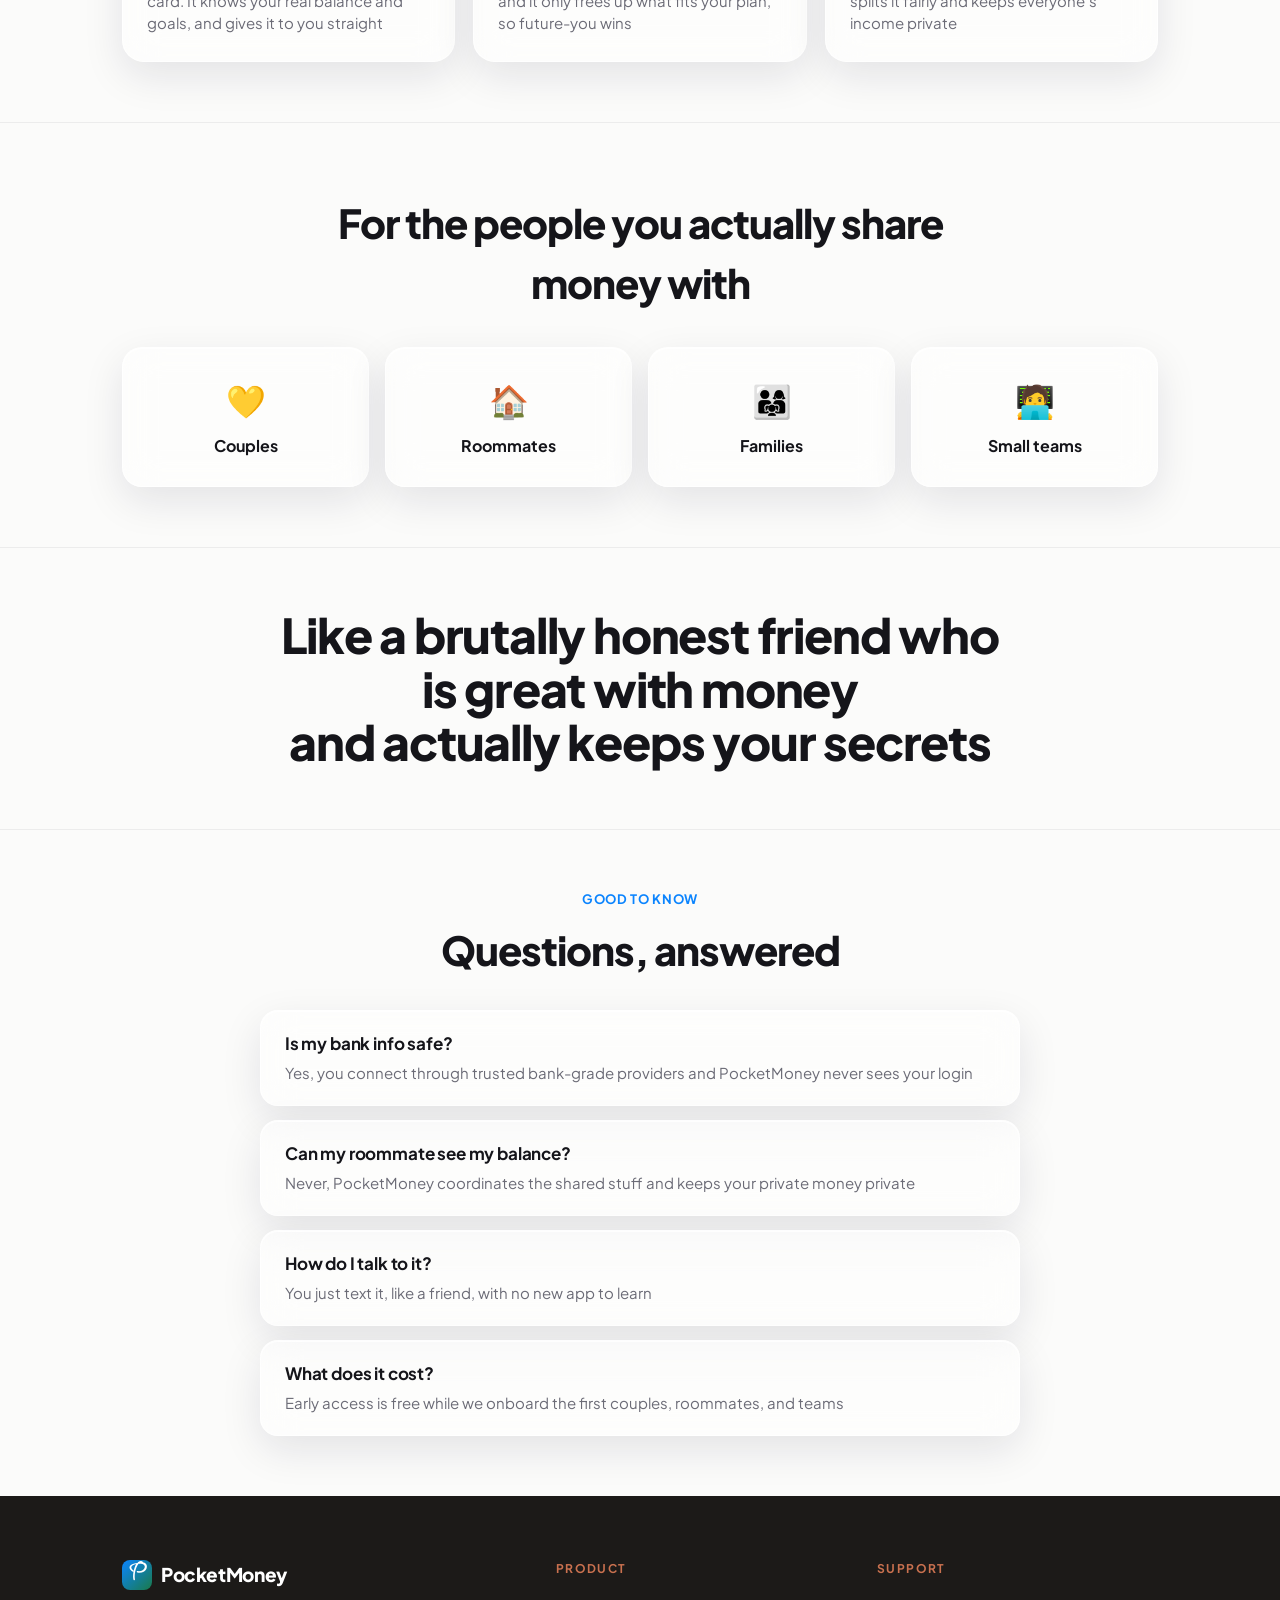
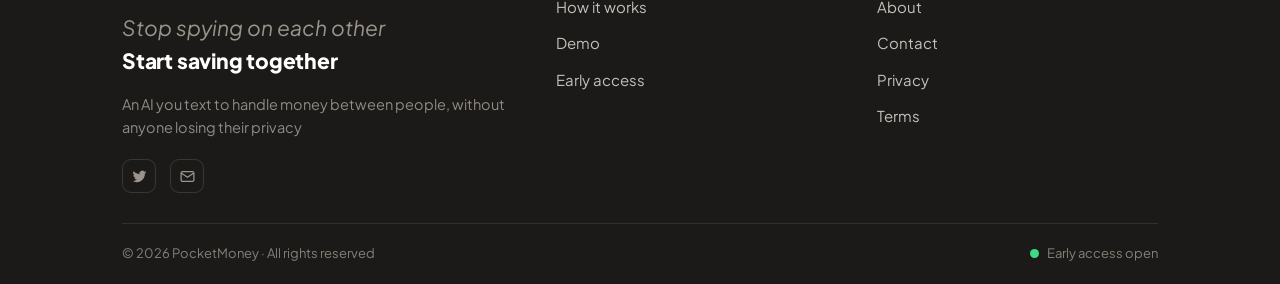
==== commit 934d2bf4: "Tighten section spacing site-wide Replace the piecemeal per-section padding overrides with a single " ====
--- a/index.html
+++ b/index.html
@@ -55,12 +55,12 @@
   .tagline{margin-top:18px;font-size:14px;color:var(--muted)}
   .tagline b{color:var(--ink)}
   /* section */
-  section{padding:400px 0;border-top:1px solid var(--line)}
-  .statement{padding:560px 0}
+  section{padding:60px 0;border-top:1px solid var(--line)}
+  .statement{padding:60px 0}
   @media(max-width:820px){
     .cast{display:none !important}       /* avatars already head each chat in the pane headers */
-    section{padding:150px 0}
-    .statement{padding:210px 0}
+    section{padding:40px 0}
+    .statement{padding:40px 0}
     /* swipeable chats on phones, Aisha shows first */
     .stage{display:flex !important;max-width:100% !important;overflow-x:auto;scroll-snap-type:x mandatory;gap:14px;padding:4px 6px 12px;-webkit-overflow-scrolling:touch}
     .stage::-webkit-scrollbar{display:none}
@@ -243,7 +243,7 @@
     <p class="tagline rise" style="animation-delay:.44s"><b>Accountability without surveillance</b></p>
   </div></header>
 
-  <section id="signup" style="border:none;padding-top:60px;padding-bottom:60px"><div class="wrap">
+  <section id="signup" style="border:none"><div class="wrap">
     <p class="signup-count reveal"><span id="signupCount">125</span> people already signed up</p>
     <div class="signup reveal">
       <h2>Get early access</h2>
@@ -263,7 +263,7 @@
     </div>
   </div></section>
 
-  <section id="demo" style="padding-top:60px;padding-bottom:60px"><div class="wrap">
+  <section id="demo"><div class="wrap">
     <h2 class="demo-title reveal">Meet Aisha and her two worlds</h2>
 
     <div class="cast">
@@ -284,7 +284,7 @@
     <button class="btn line replay" id="replay">▶ Replay the story</button>
   </div></section>
 
-  <section class="statement" style="padding-top:60px"><div class="wrap">
+  <section class="statement"><div class="wrap">
     <h2 class="reveal">Money is the #1 thing people fight about<br>so we built an assistant that just handles it</h2>
   </div></section>
 
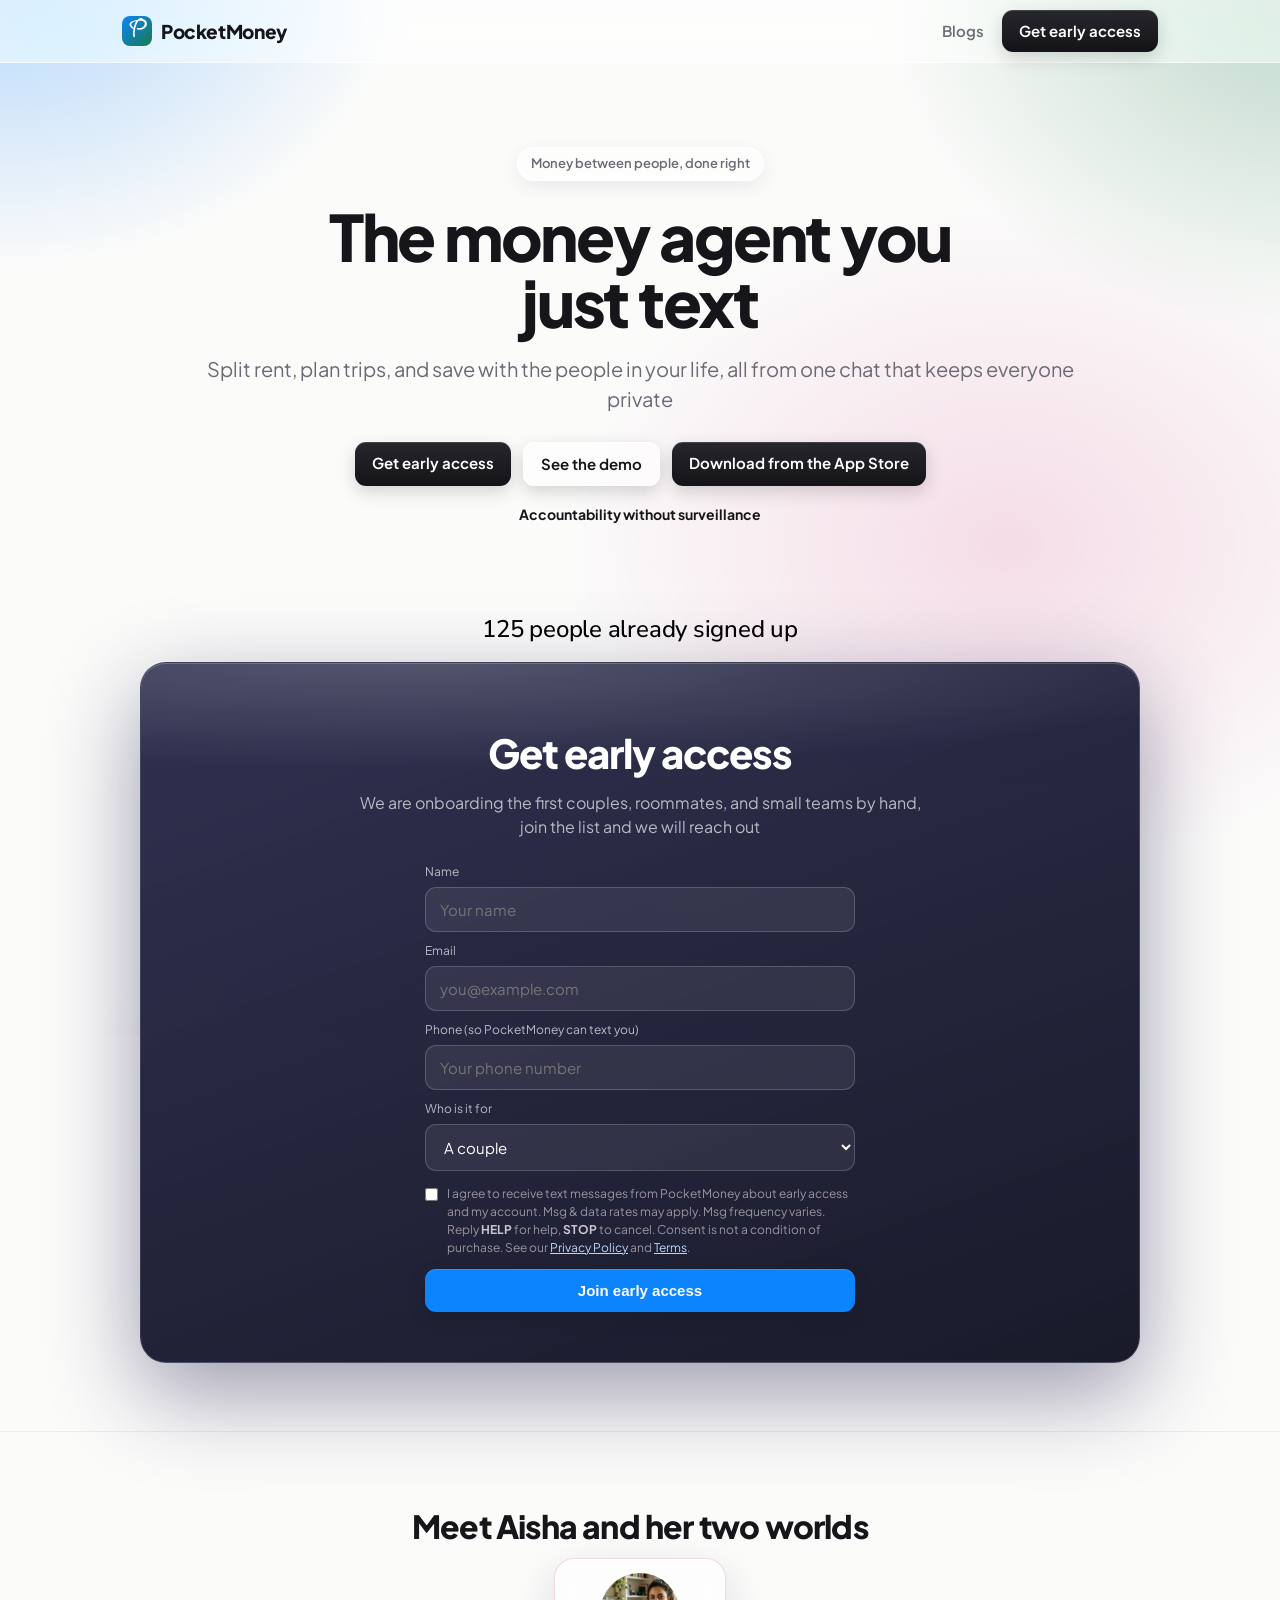
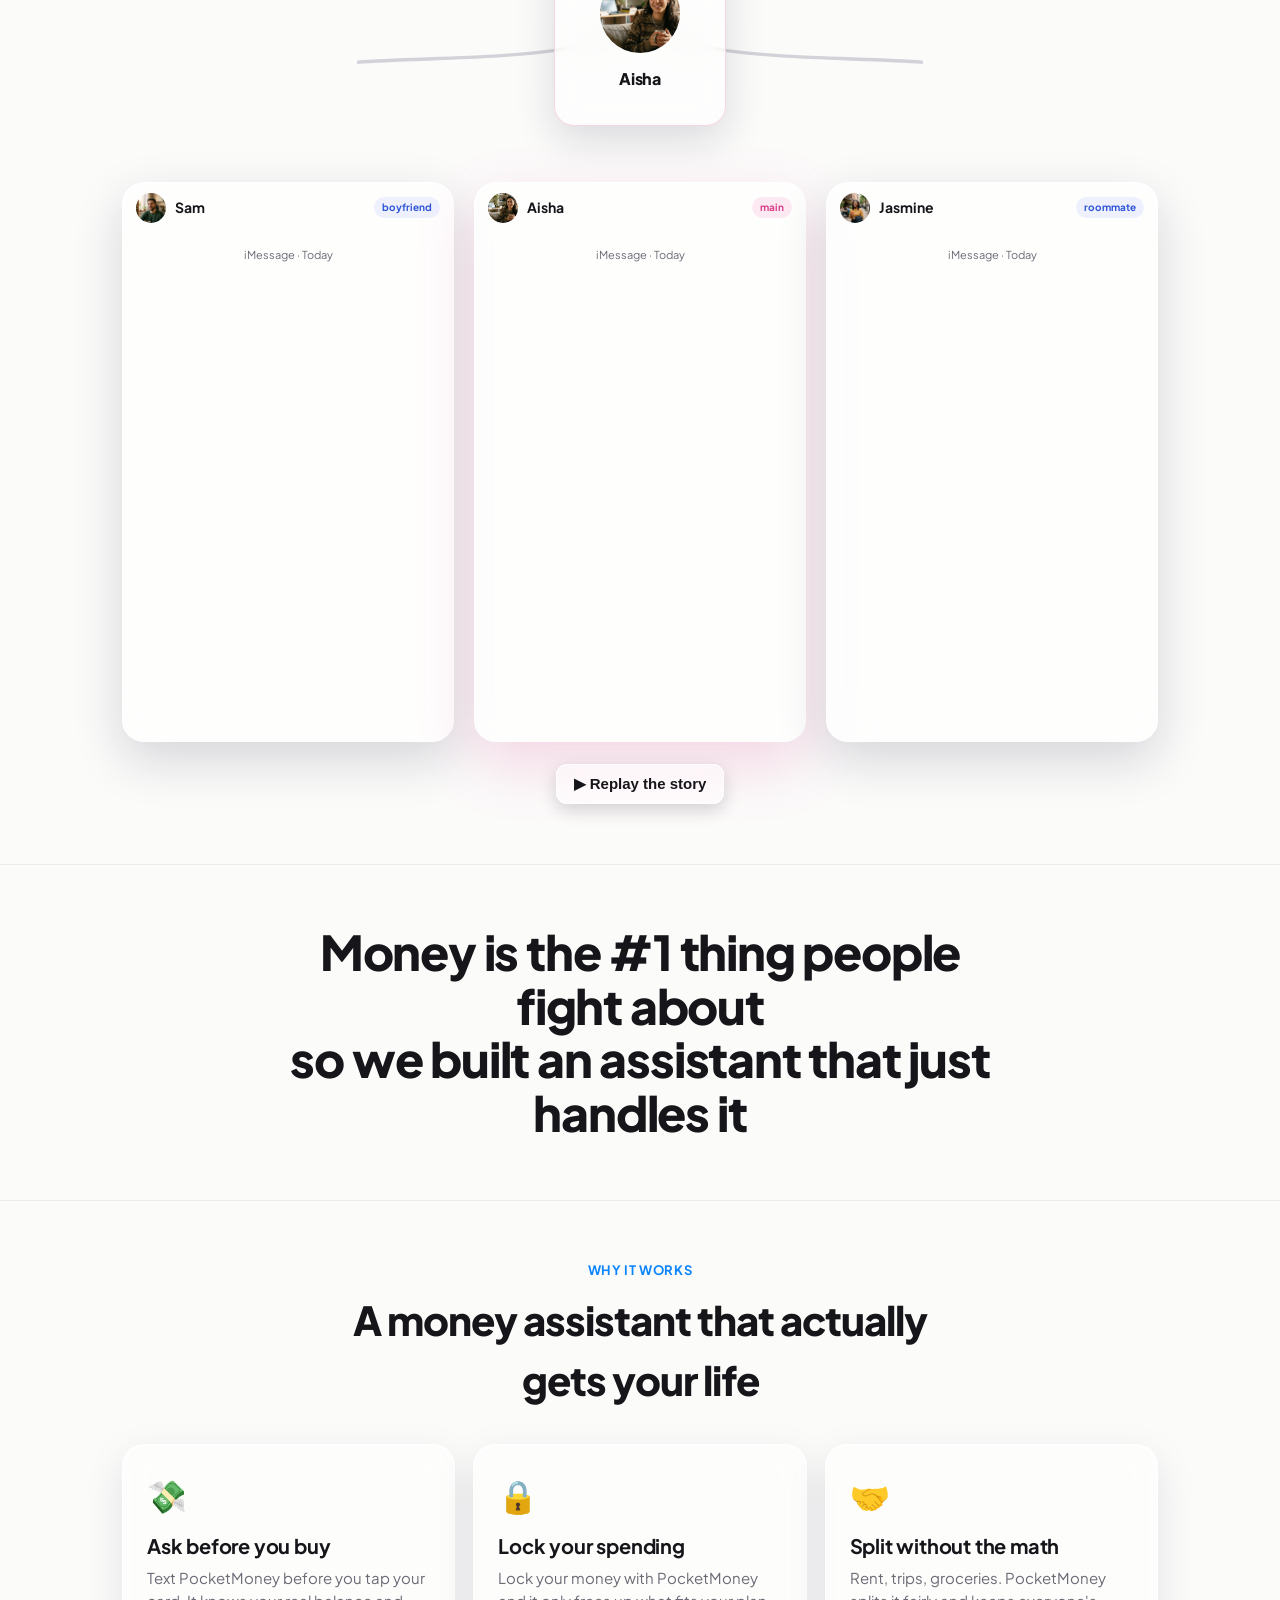
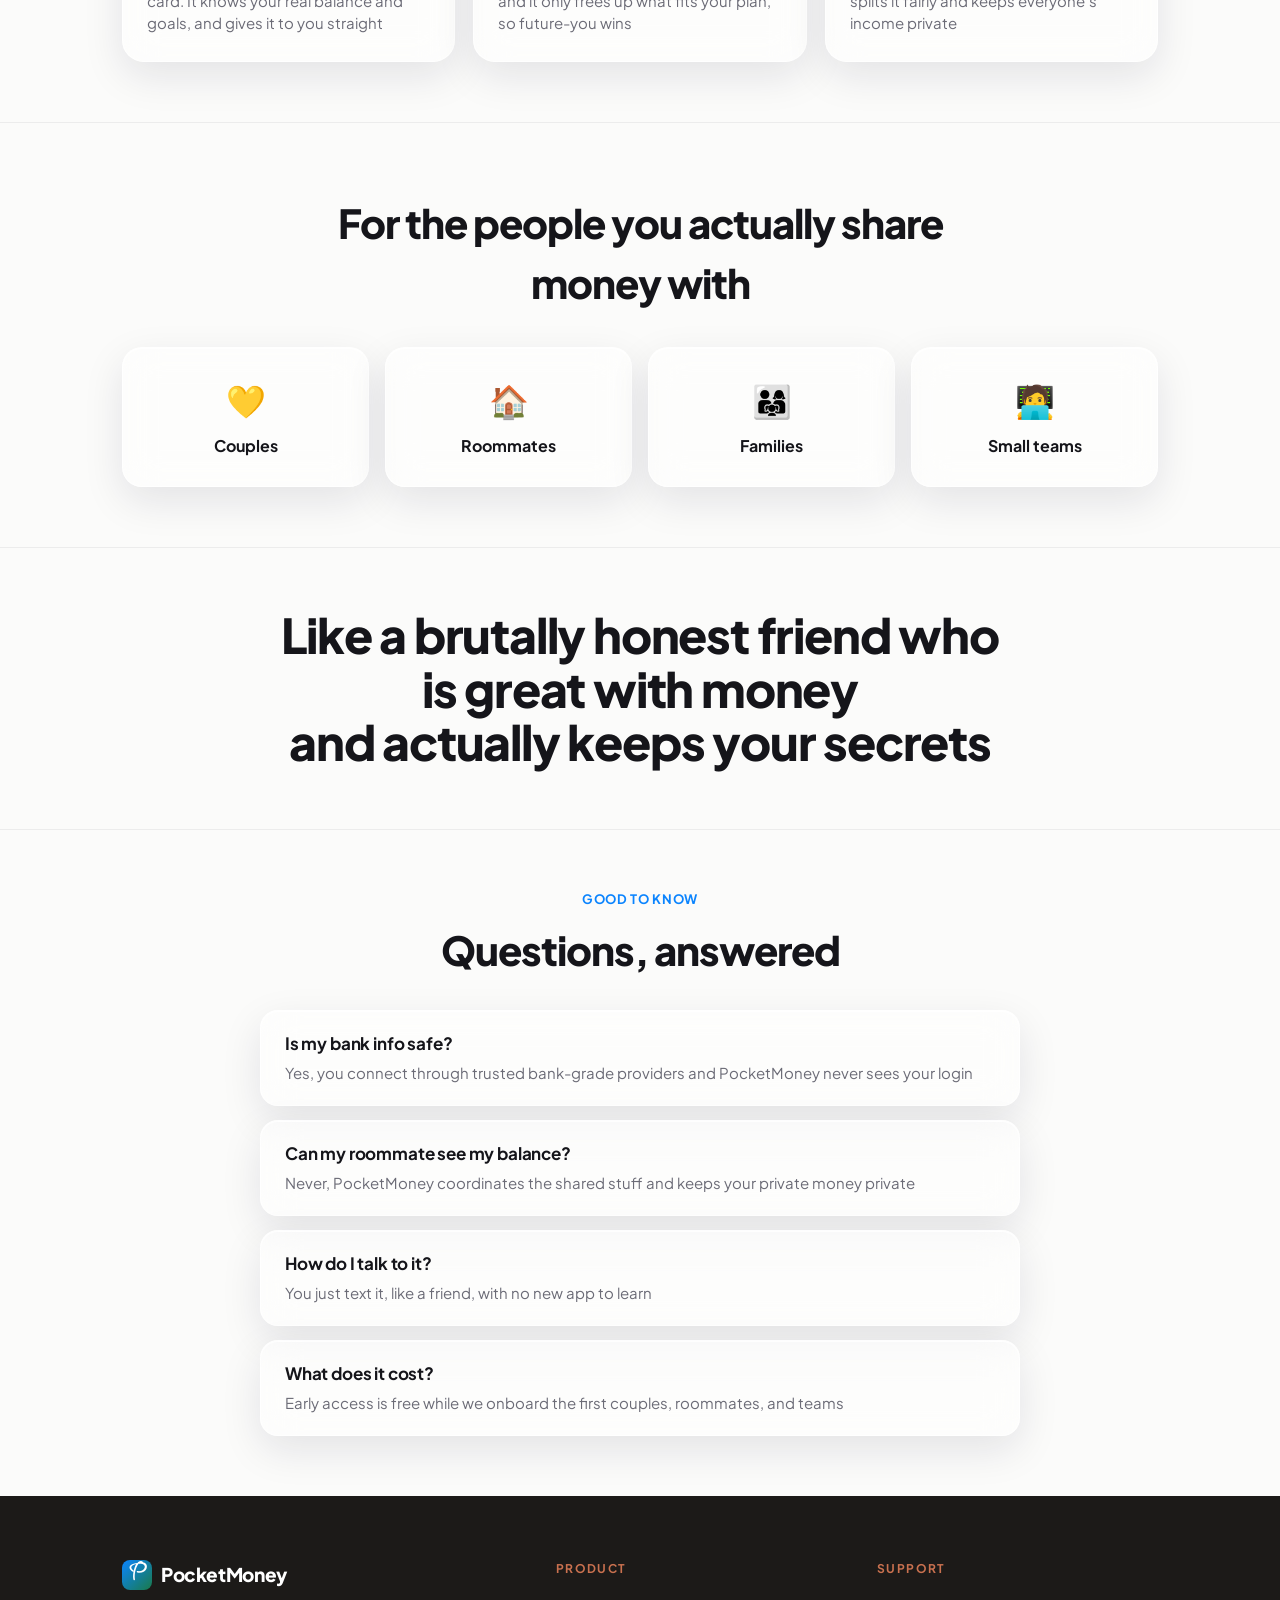
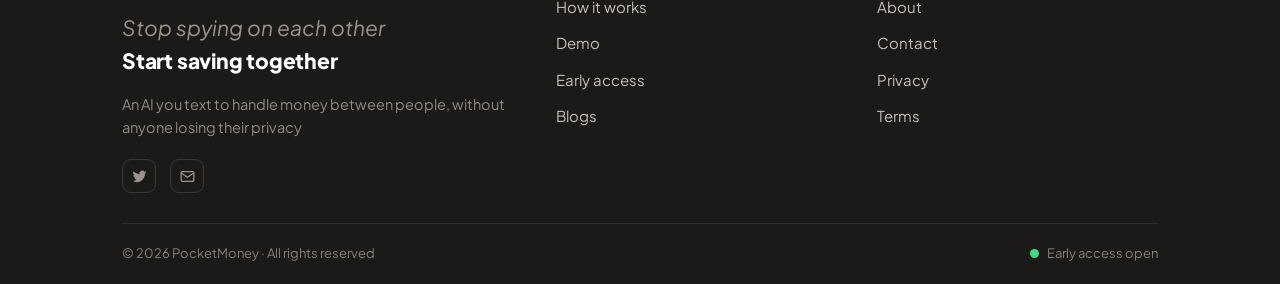
==== commit 405c6bdd: "Add Blogs section with three starter posts /blogs/ lists posts with a featured row and a filterable " ====
--- a/index.html
+++ b/index.html
@@ -166,6 +166,10 @@
   .consent b{color:#cbc7d2}
   #thanks{display:none;color:#fff;font-size:17px}#thanks b{color:#7fe0a6}
   #formerr{display:none;color:#ffb4b4;font-size:14px;margin-top:12px;text-align:center}
+  .navr{display:flex;align-items:center;gap:18px}
+  .navlink{font-weight:600;font-size:15px;color:var(--muted);text-decoration:none;transition:color .2s ease}
+  .navlink:hover{color:var(--ink)}
+  @media(max-width:480px){nav .row{gap:12px}.brand{font-size:16px;gap:7px}.navr{gap:12px}.navlink{font-size:14px}.navr .btn{font-size:13px;padding:8px 11px;white-space:nowrap}}
   /* footer (Khanflow style) */
   footer{background:#1c1a18;color:#cفc;color:#cbc7c2}
   footer{background:#1c1a18;color:#cbc7c2}
@@ -228,7 +232,7 @@
 <body>
   <nav><div class="wrap row">
     <div class="brand"><span class="logo" id="navlogo"></span>PocketMoney</div>
-    <a href="#signup" class="btn">Get early access</a>
+    <div class="navr"><a class="navlink" href="/blogs/">Blogs</a><a href="#signup" class="btn">Get early access</a></div>
   </div></nav>
 
   <header class="hero"><div class="wrap">
@@ -335,7 +339,7 @@
           <a href="#" aria-label="Email"><svg viewBox="0 0 24 24" fill="none" stroke="currentColor" stroke-width="1.8"><rect x="3" y="5" width="18" height="14" rx="2"/><path d="M3 7l9 6 9-6"/></svg></a>
         </div>
       </div>
-      <div class="fcol reveal" style="transition-delay:.08s"><h4>Product</h4><a href="#demo">How it works</a><a href="#demo">Demo</a><a href="#signup">Early access</a></div>
+      <div class="fcol reveal" style="transition-delay:.08s"><h4>Product</h4><a href="#demo">How it works</a><a href="#demo">Demo</a><a href="#signup">Early access</a><a href="/blogs/">Blogs</a></div>
       <div class="fcol reveal" style="transition-delay:.16s"><h4>Support</h4><a href="/about.html">About</a><a href="/contact.html">Contact</a><a href="/privacy.html">Privacy</a><a href="/terms.html">Terms</a></div>
     </div>
     <div class="fbar">
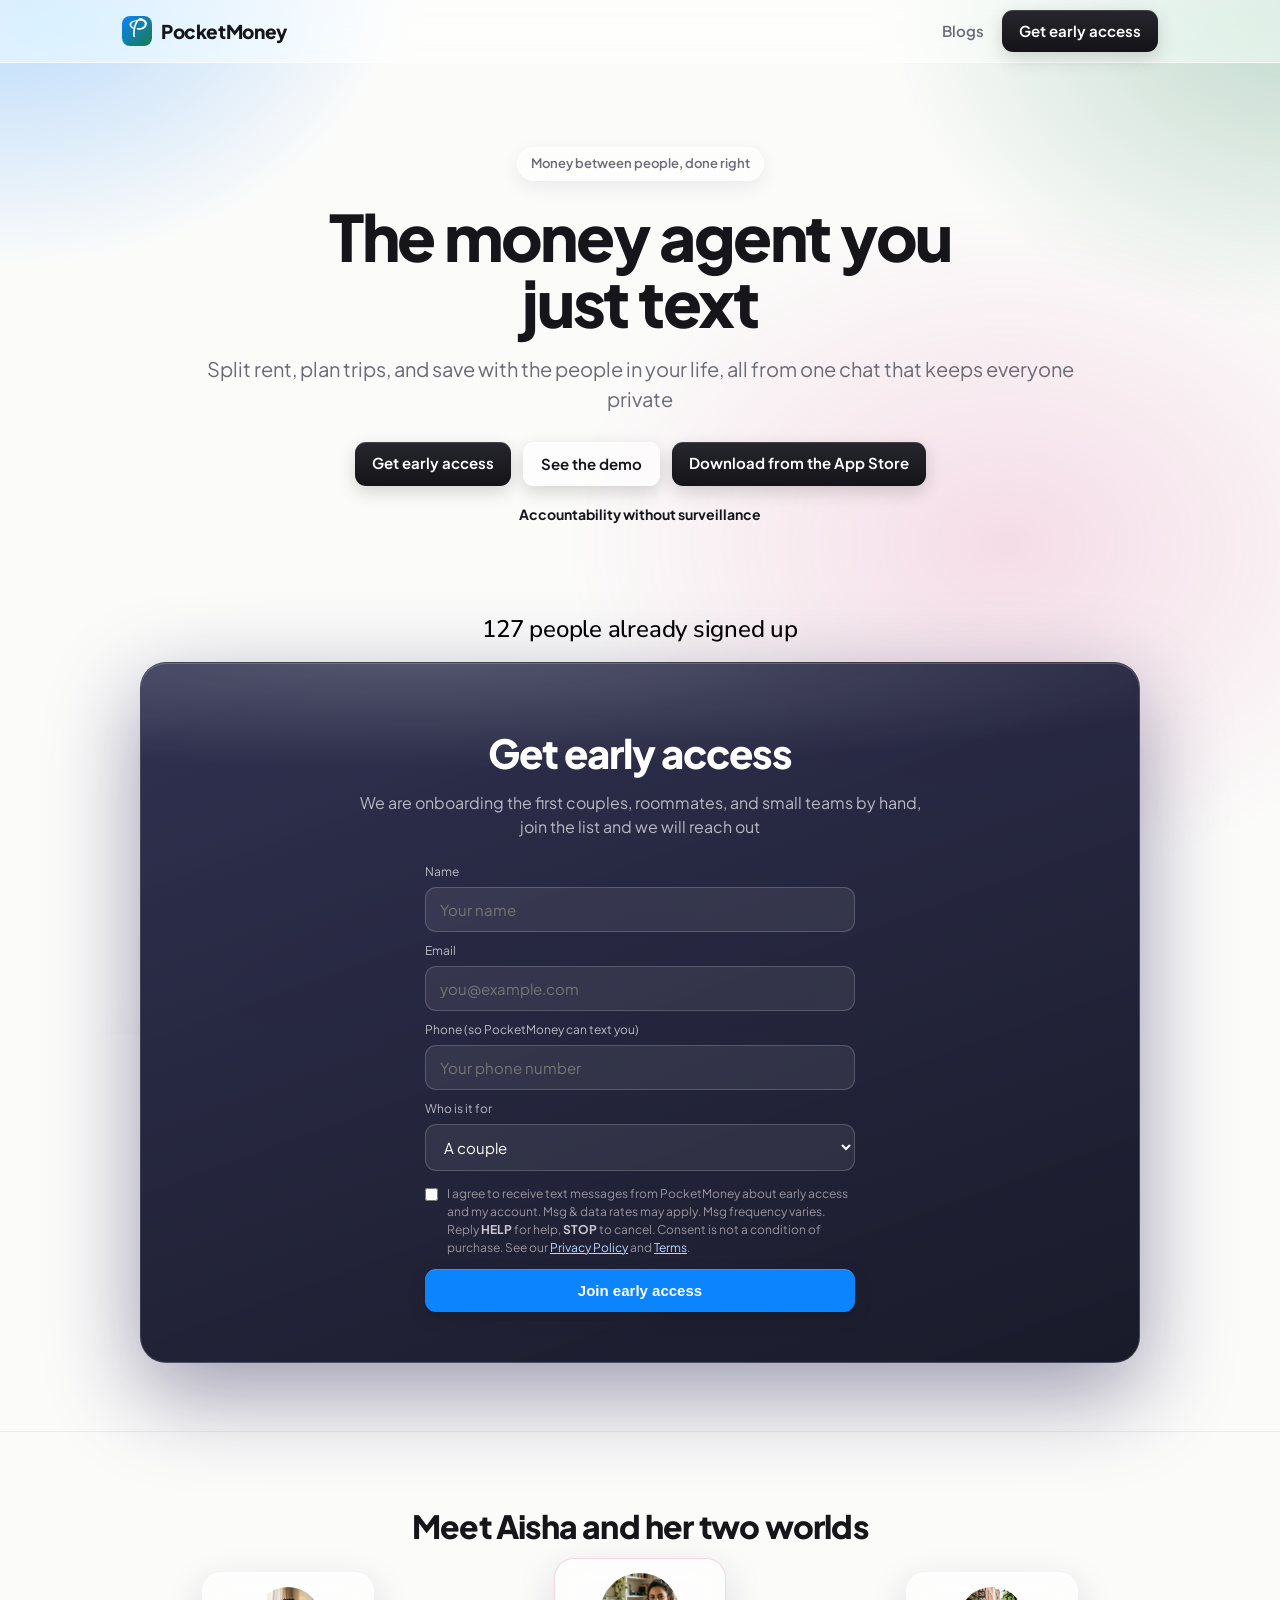
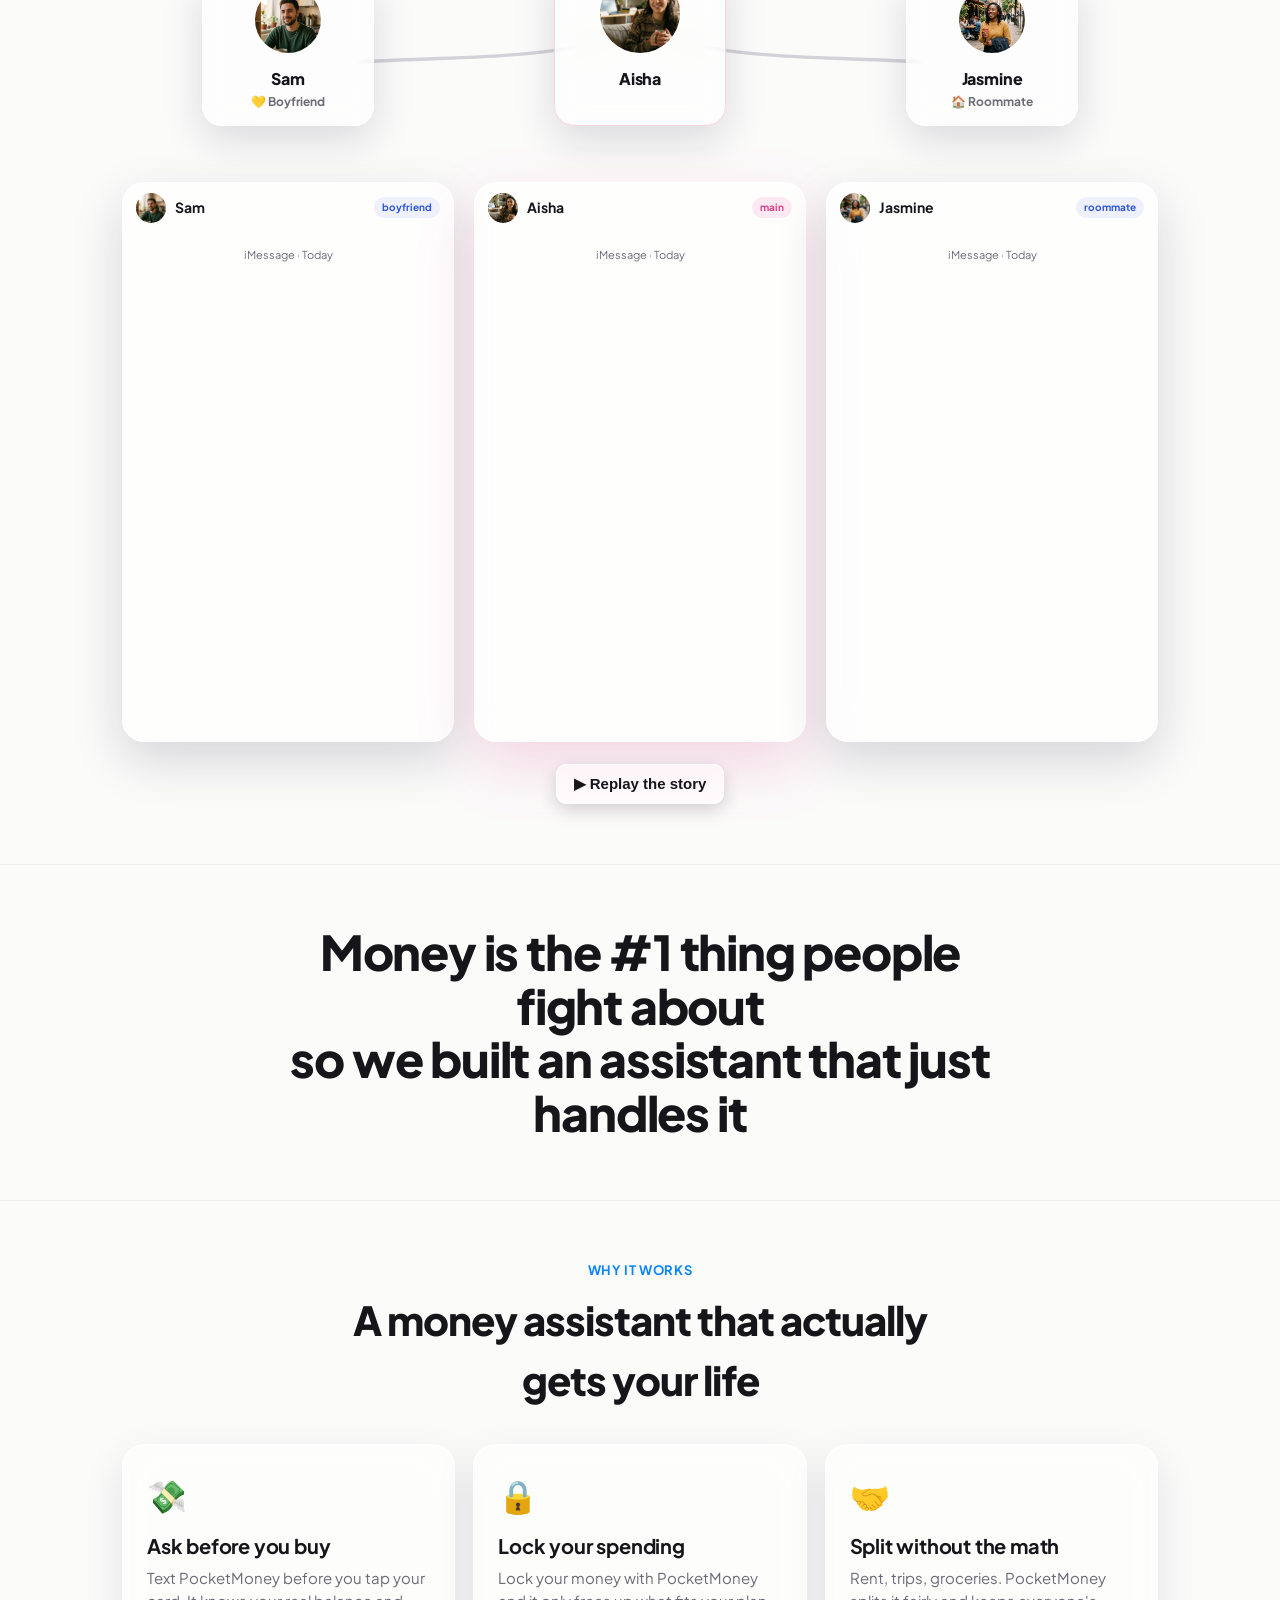
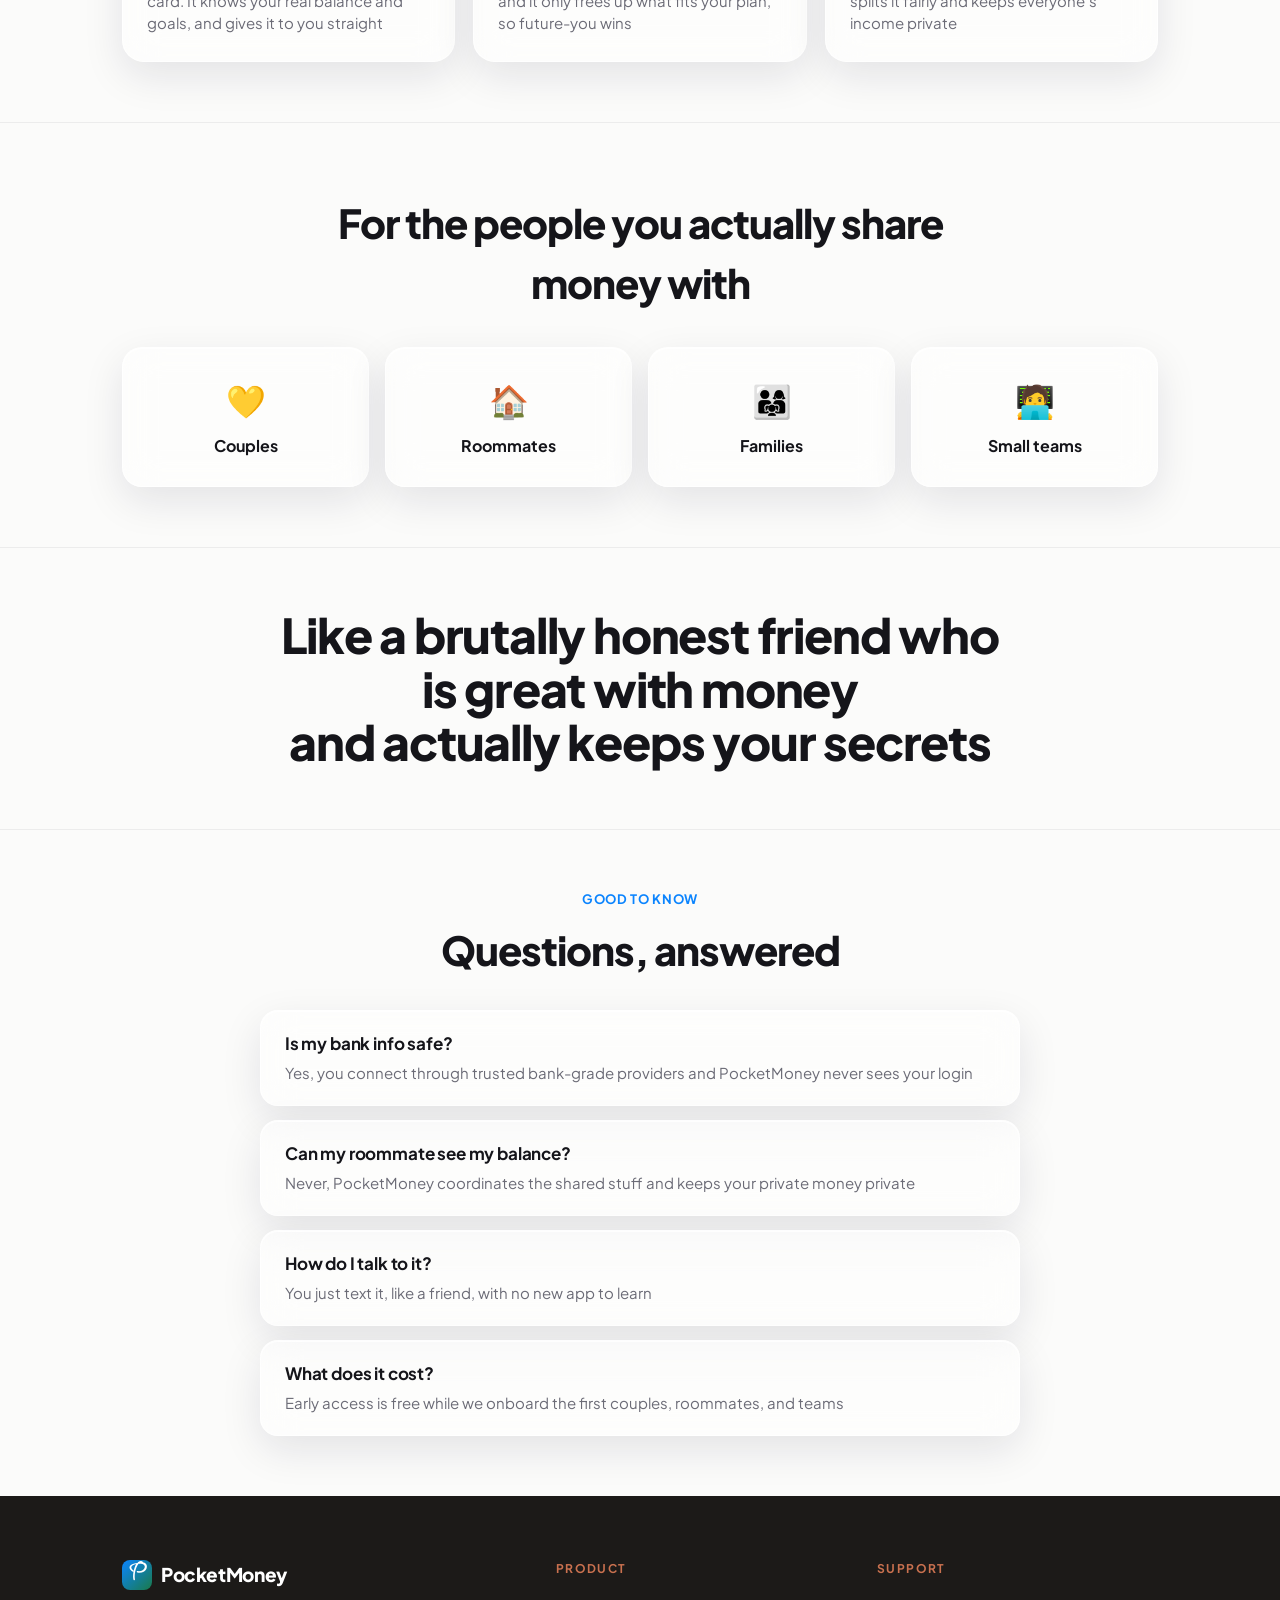
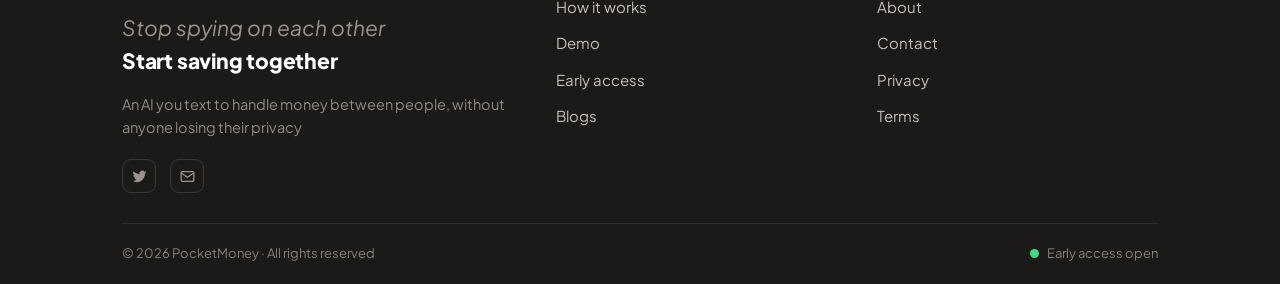
==== commit 01e38a01: "Update signup counter to 127 Co-Authored-By: Claude Opus 5.5 <noreply@anthropic.com>" ====
--- a/index.html
+++ b/index.html
@@ -248,7 +248,7 @@
   </div></header>
 
   <section id="signup" style="border:none"><div class="wrap">
-    <p class="signup-count reveal"><span id="signupCount">125</span> people already signed up</p>
+    <p class="signup-count reveal"><span id="signupCount">127</span> people already signed up</p>
     <div class="signup reveal">
       <h2>Get early access</h2>
       <p>We are onboarding the first couples, roommates, and small teams by hand, join the list and we will reach out</p>
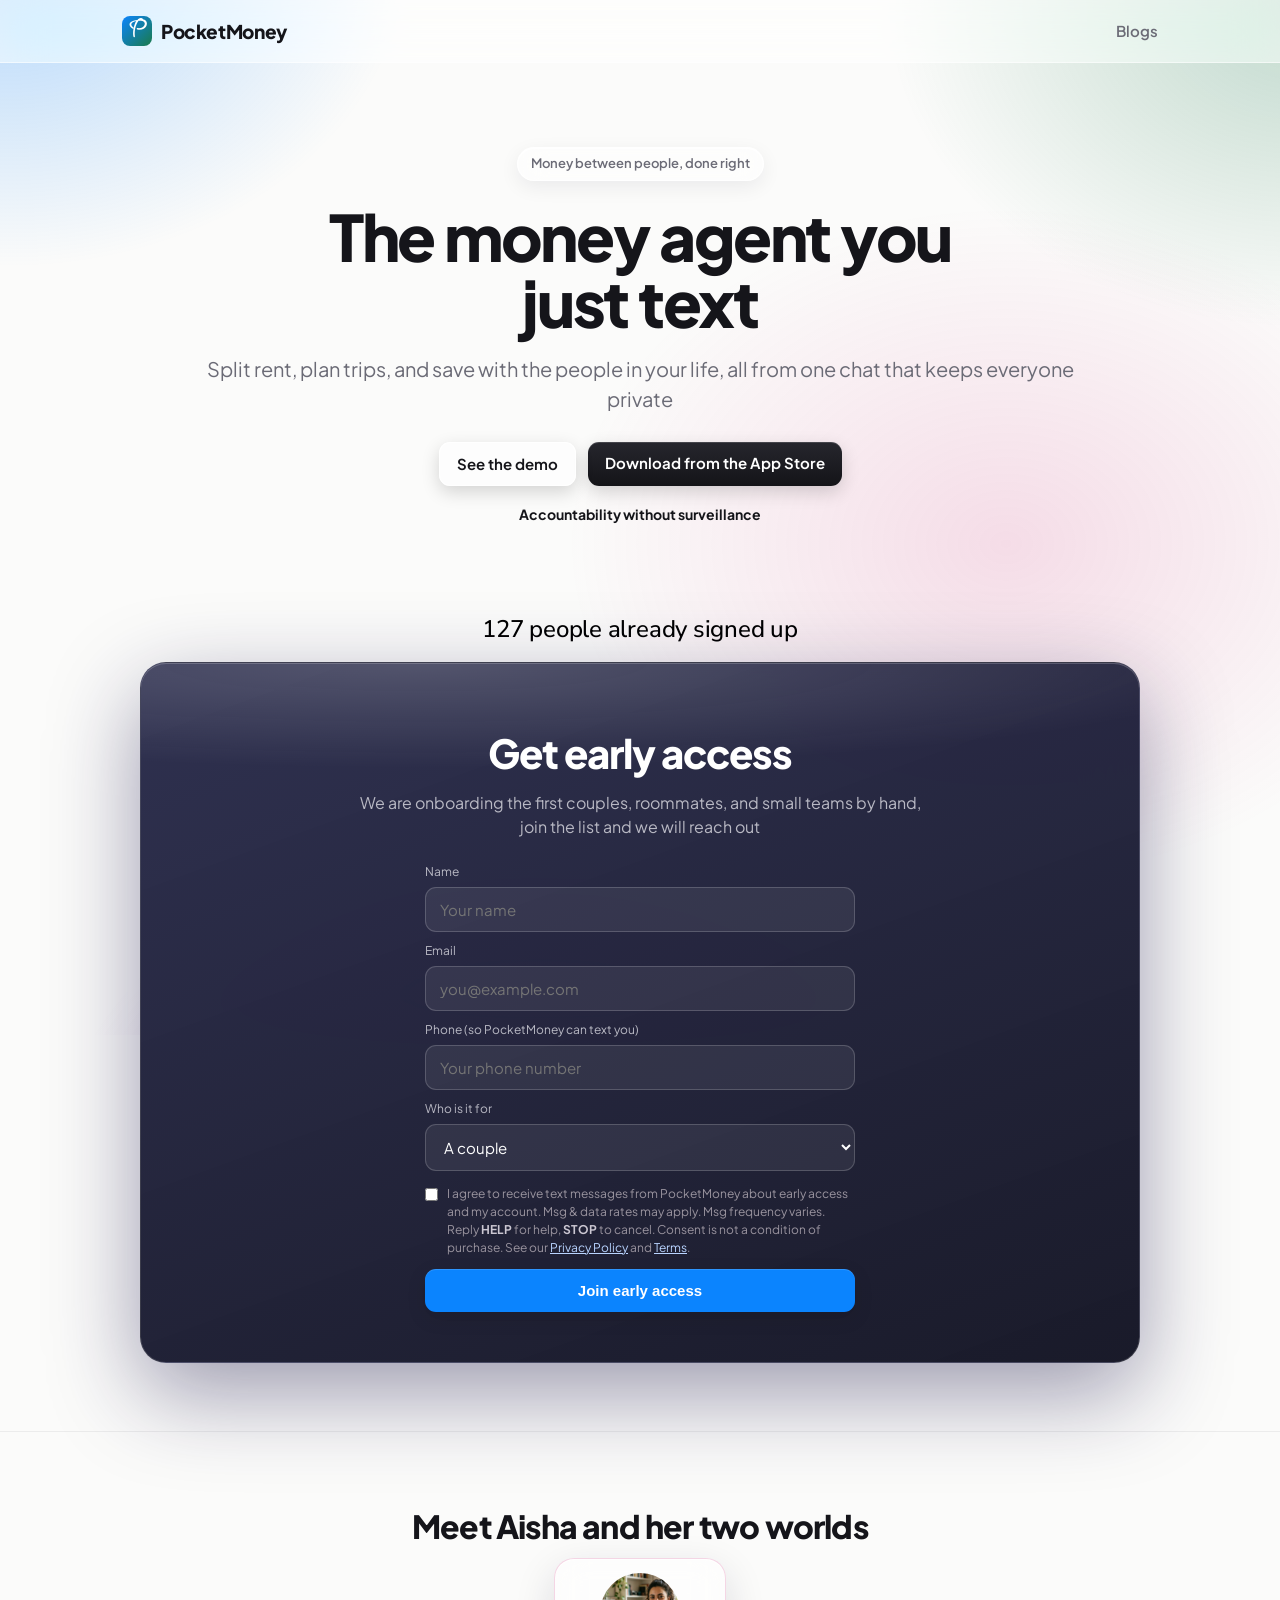
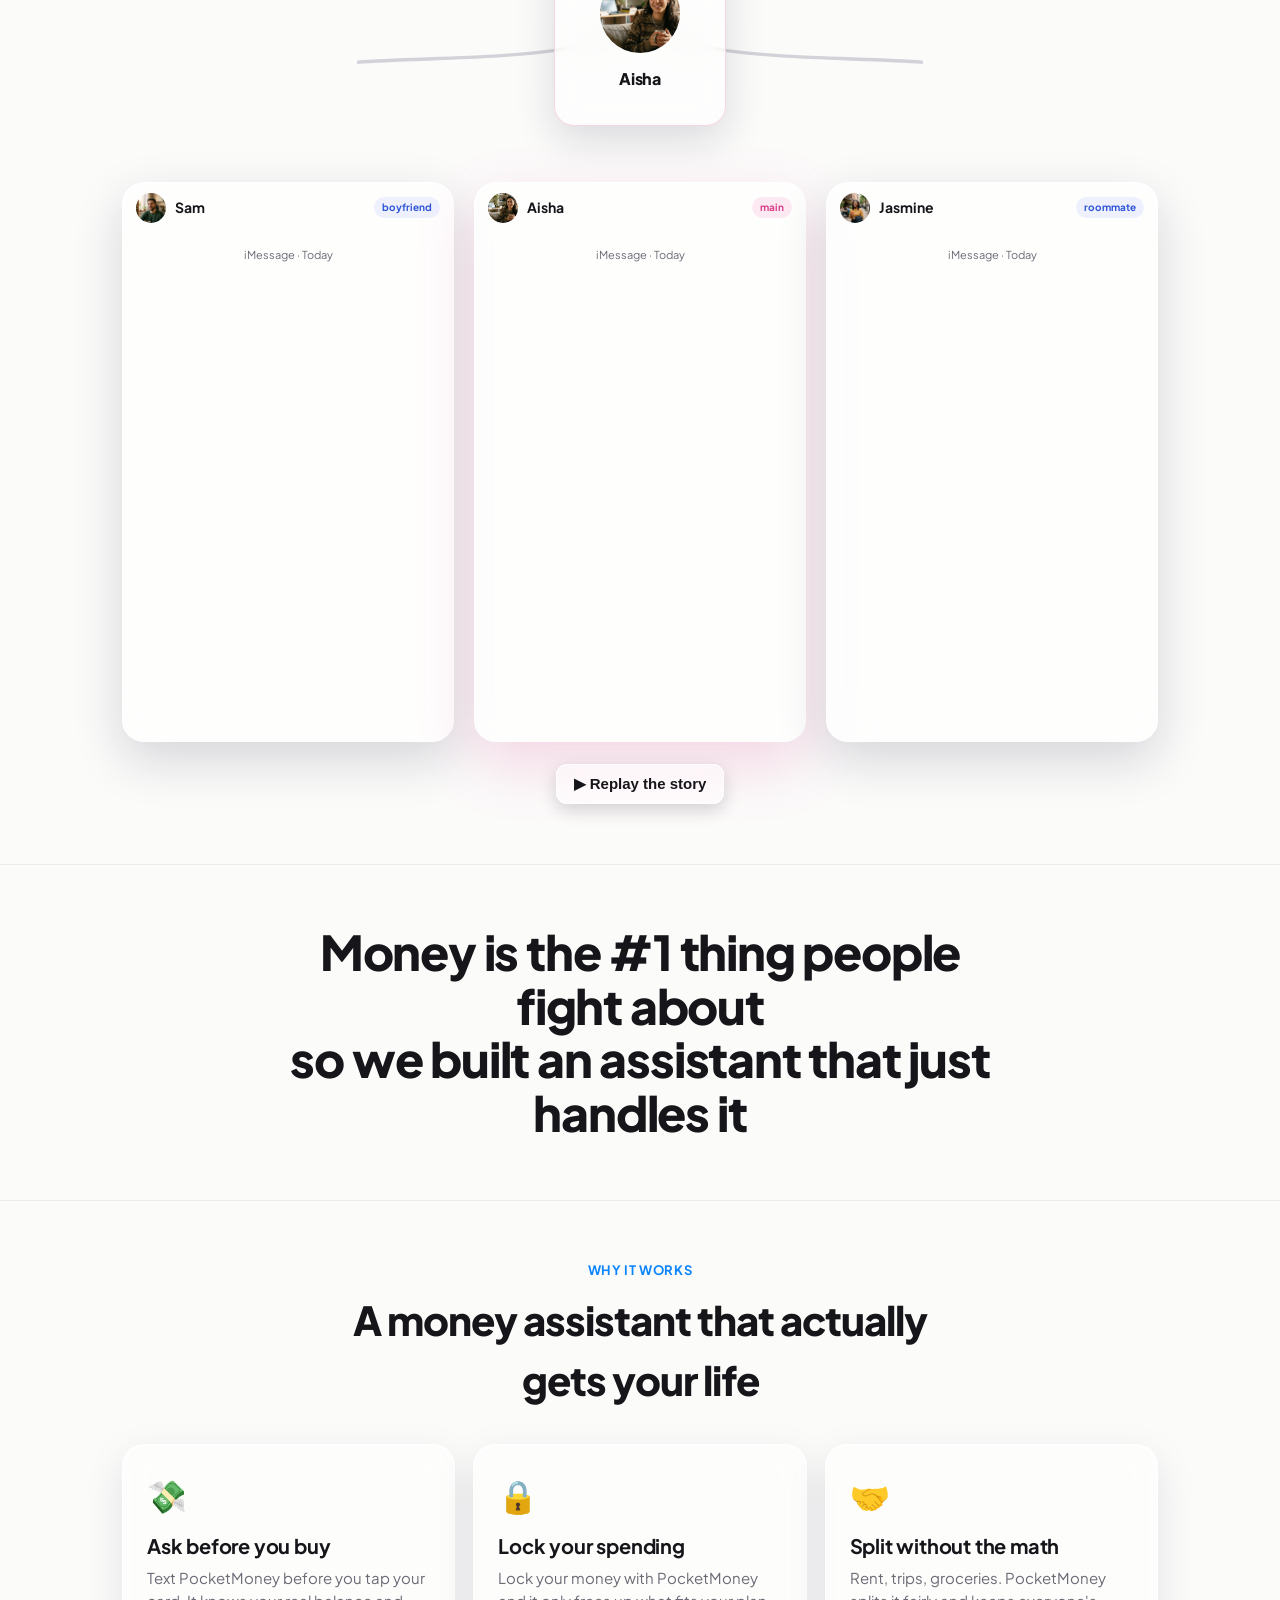
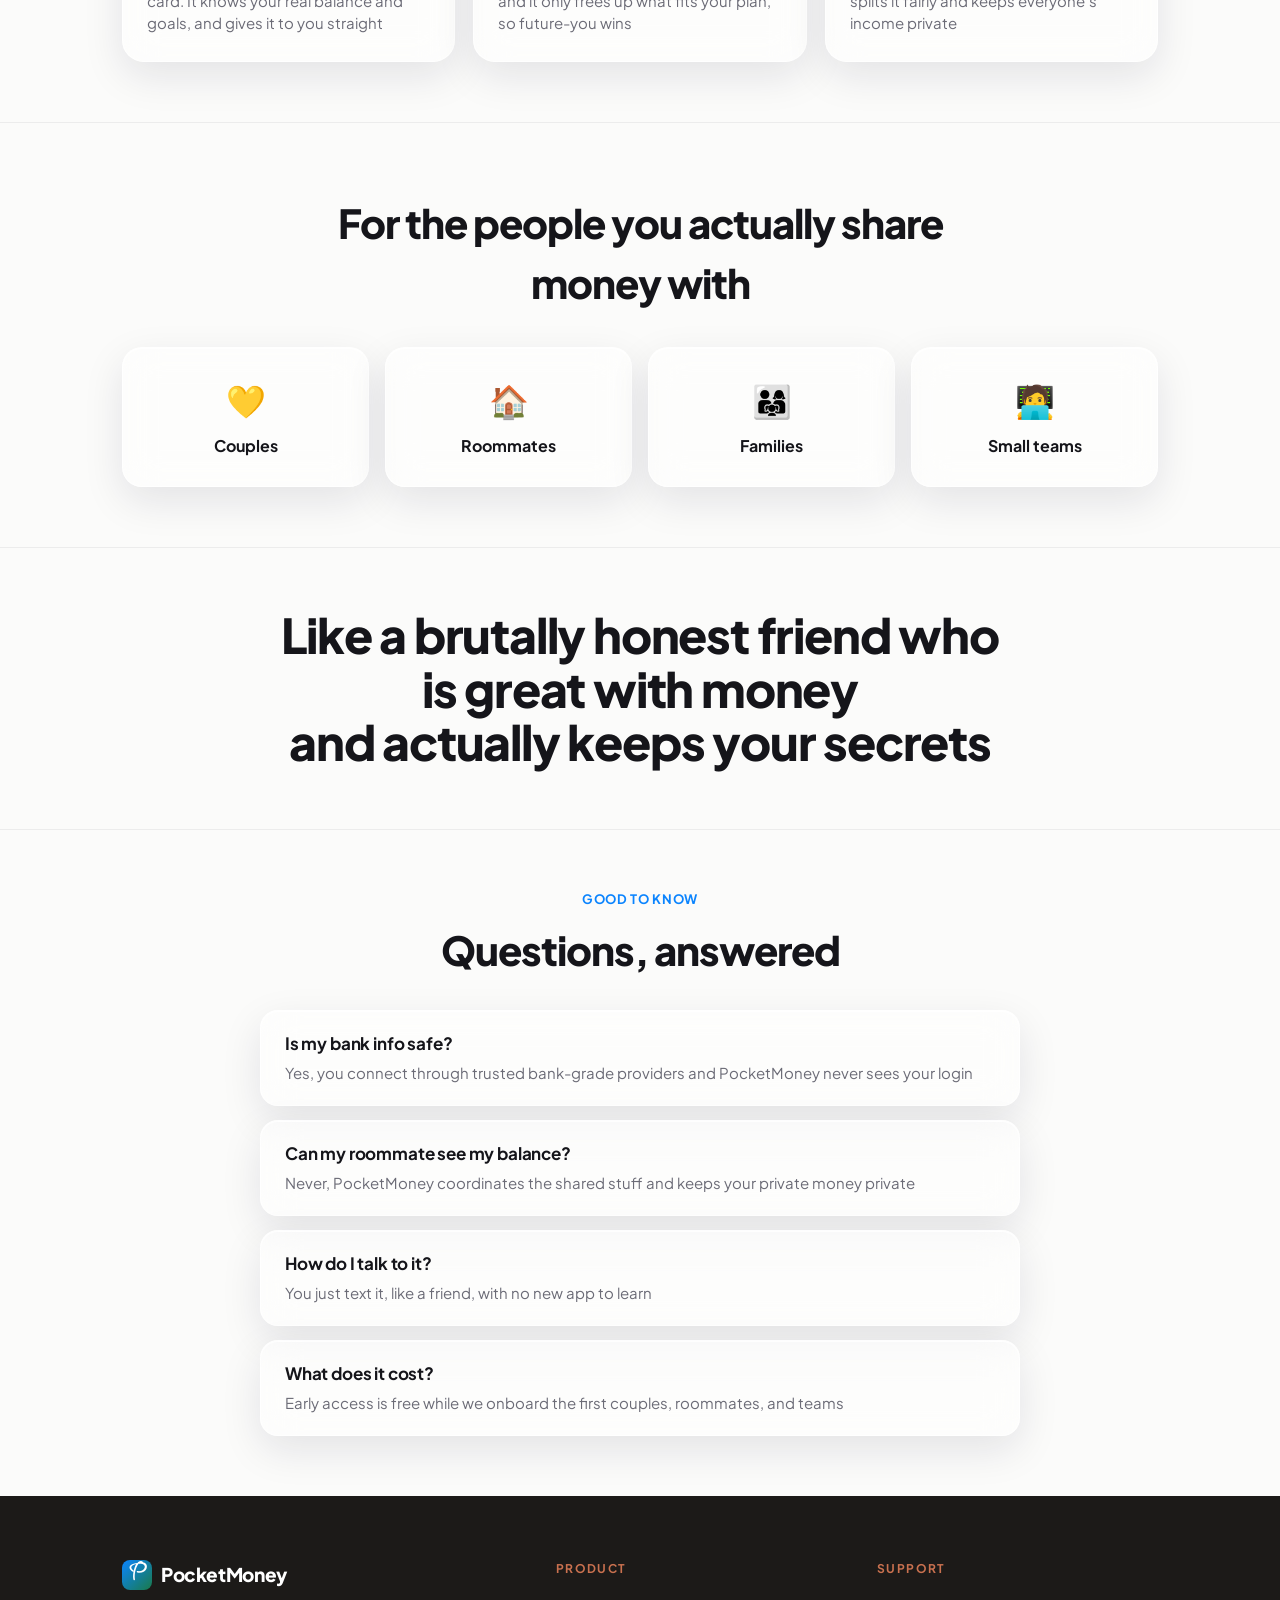
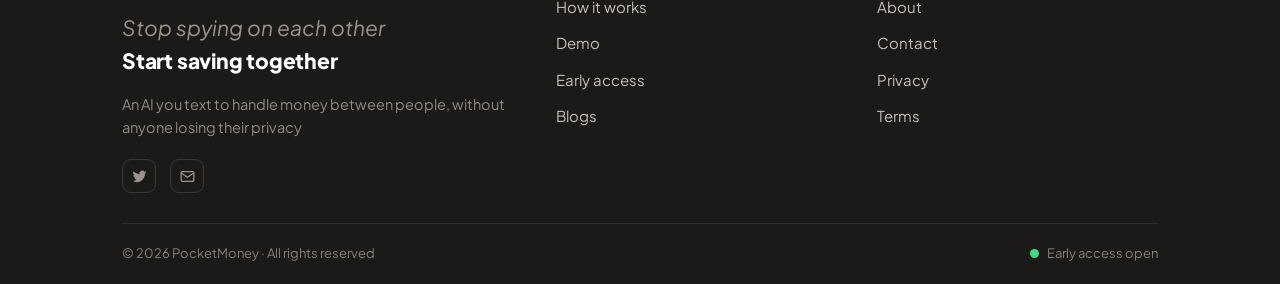
==== commit 059c3b33: "Remove 'Get early access' buttons from hero and nav Drop the 'Get early access' CTA from the hero (l" ====
--- a/index.html
+++ b/index.html
@@ -232,7 +232,7 @@
 <body>
   <nav><div class="wrap row">
     <div class="brand"><span class="logo" id="navlogo"></span>PocketMoney</div>
-    <div class="navr"><a class="navlink" href="/blogs/">Blogs</a><a href="#signup" class="btn">Get early access</a></div>
+    <div class="navr"><a class="navlink" href="/blogs/">Blogs</a></div>
   </div></nav>
 
   <header class="hero"><div class="wrap">
@@ -240,9 +240,8 @@
     <h1 class="rise" style="animation-delay:.14s">The money agent you just text</h1>
     <p class="sub rise" style="animation-delay:.24s">Split rent, plan trips, and save with the people in your life, all from one chat that keeps everyone private</p>
     <div class="cta rise" style="animation-delay:.34s">
-      <a href="#signup" class="btn">Get early access</a>
       <a href="#demo" class="btn line">See the demo</a>
-      <a href="https://apps.apple.com/app/id6804744618" class="btn" target="_blank" rel="noopener">Download from the App Store</a>
+      <a href="https://apps.apple.com/us/app/pocketmoney-money-agent/id6804744618" class="btn" target="_blank" rel="noopener">Download from the App Store</a>
     </div>
     <p class="tagline rise" style="animation-delay:.44s"><b>Accountability without surveillance</b></p>
   </div></header>
